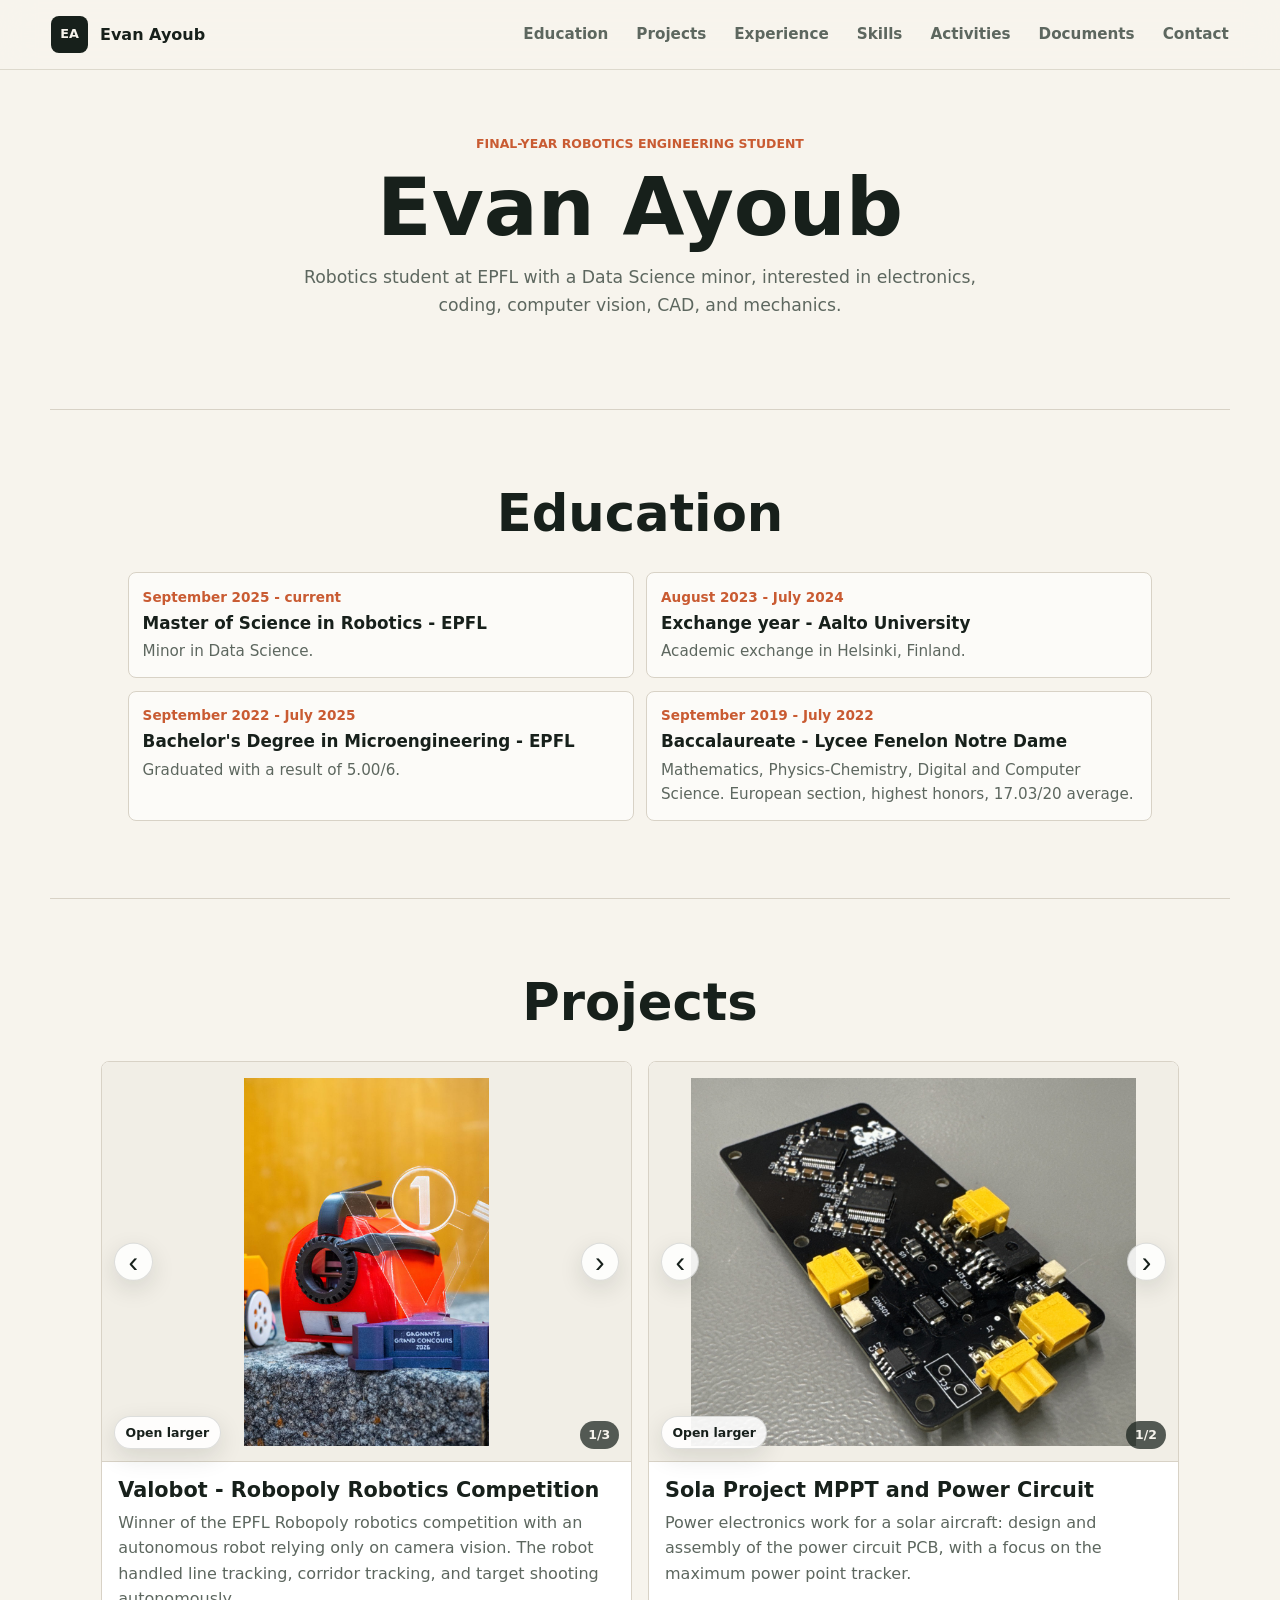
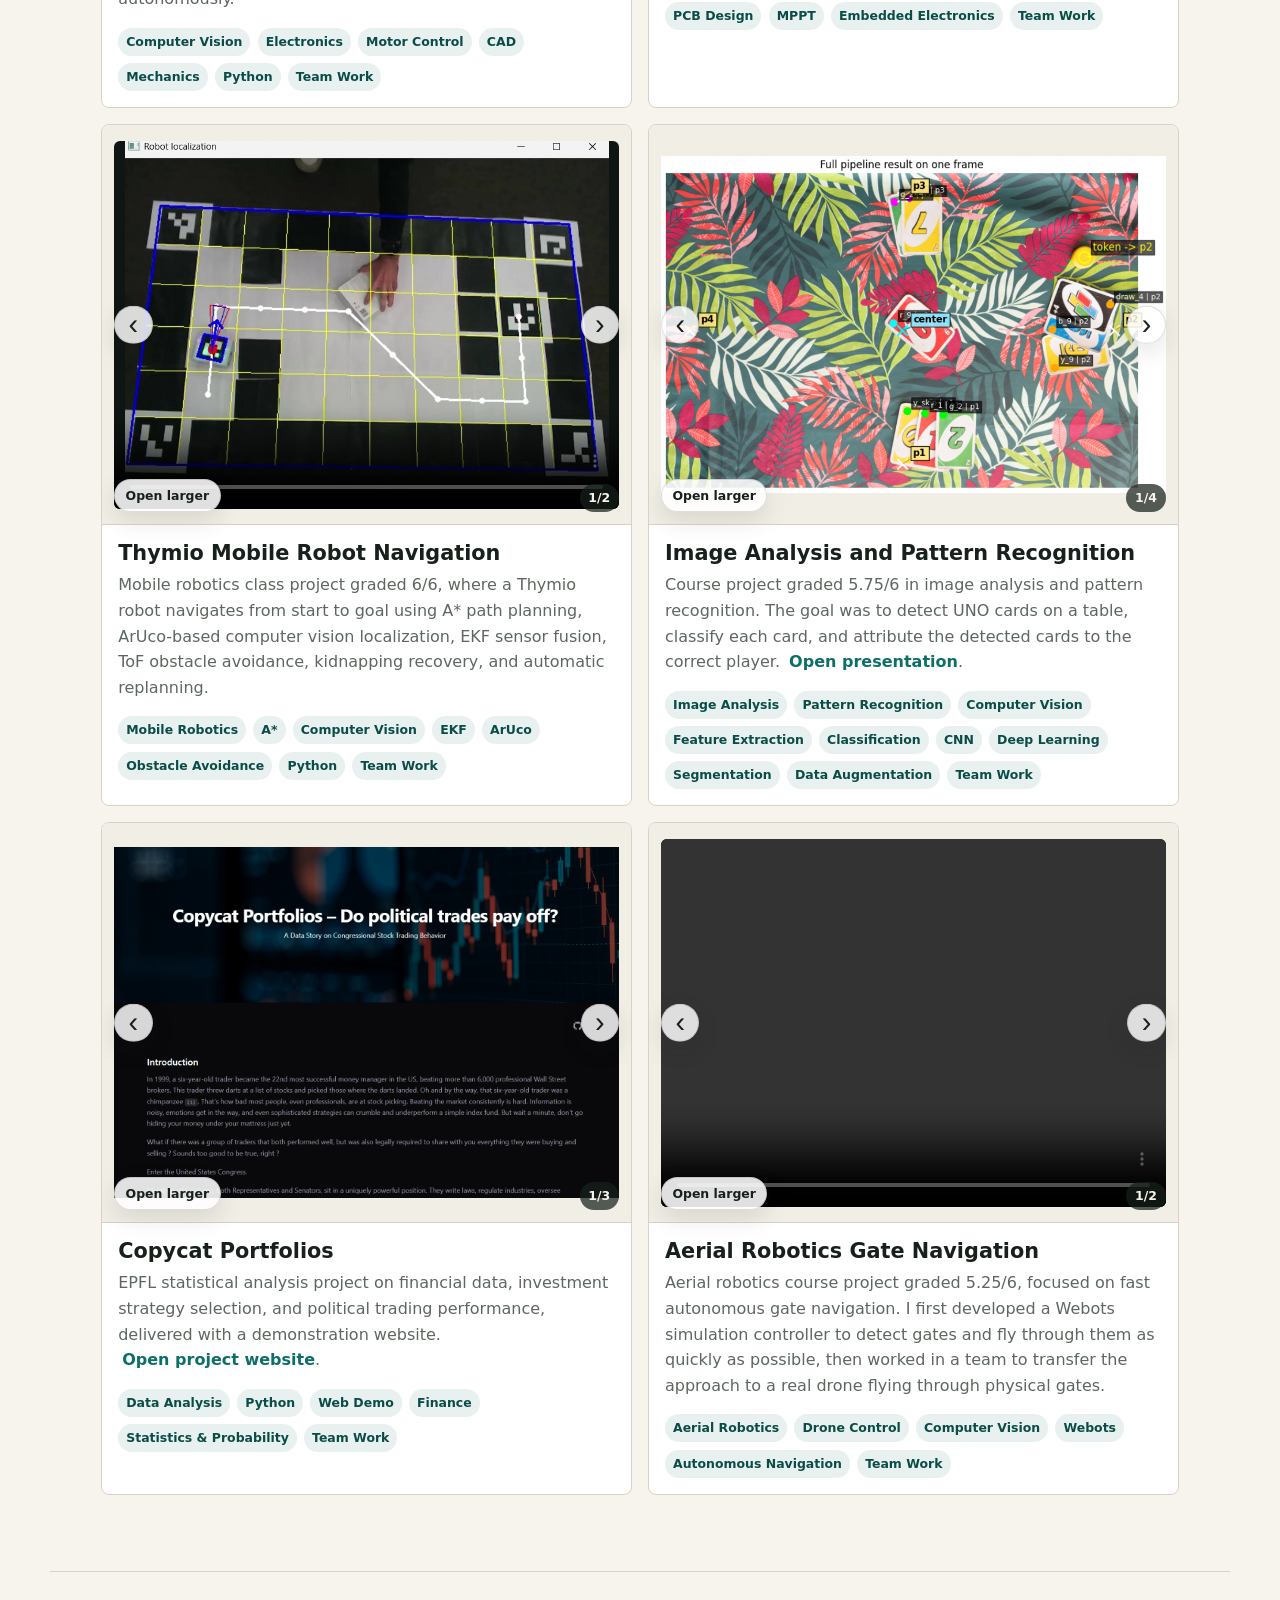
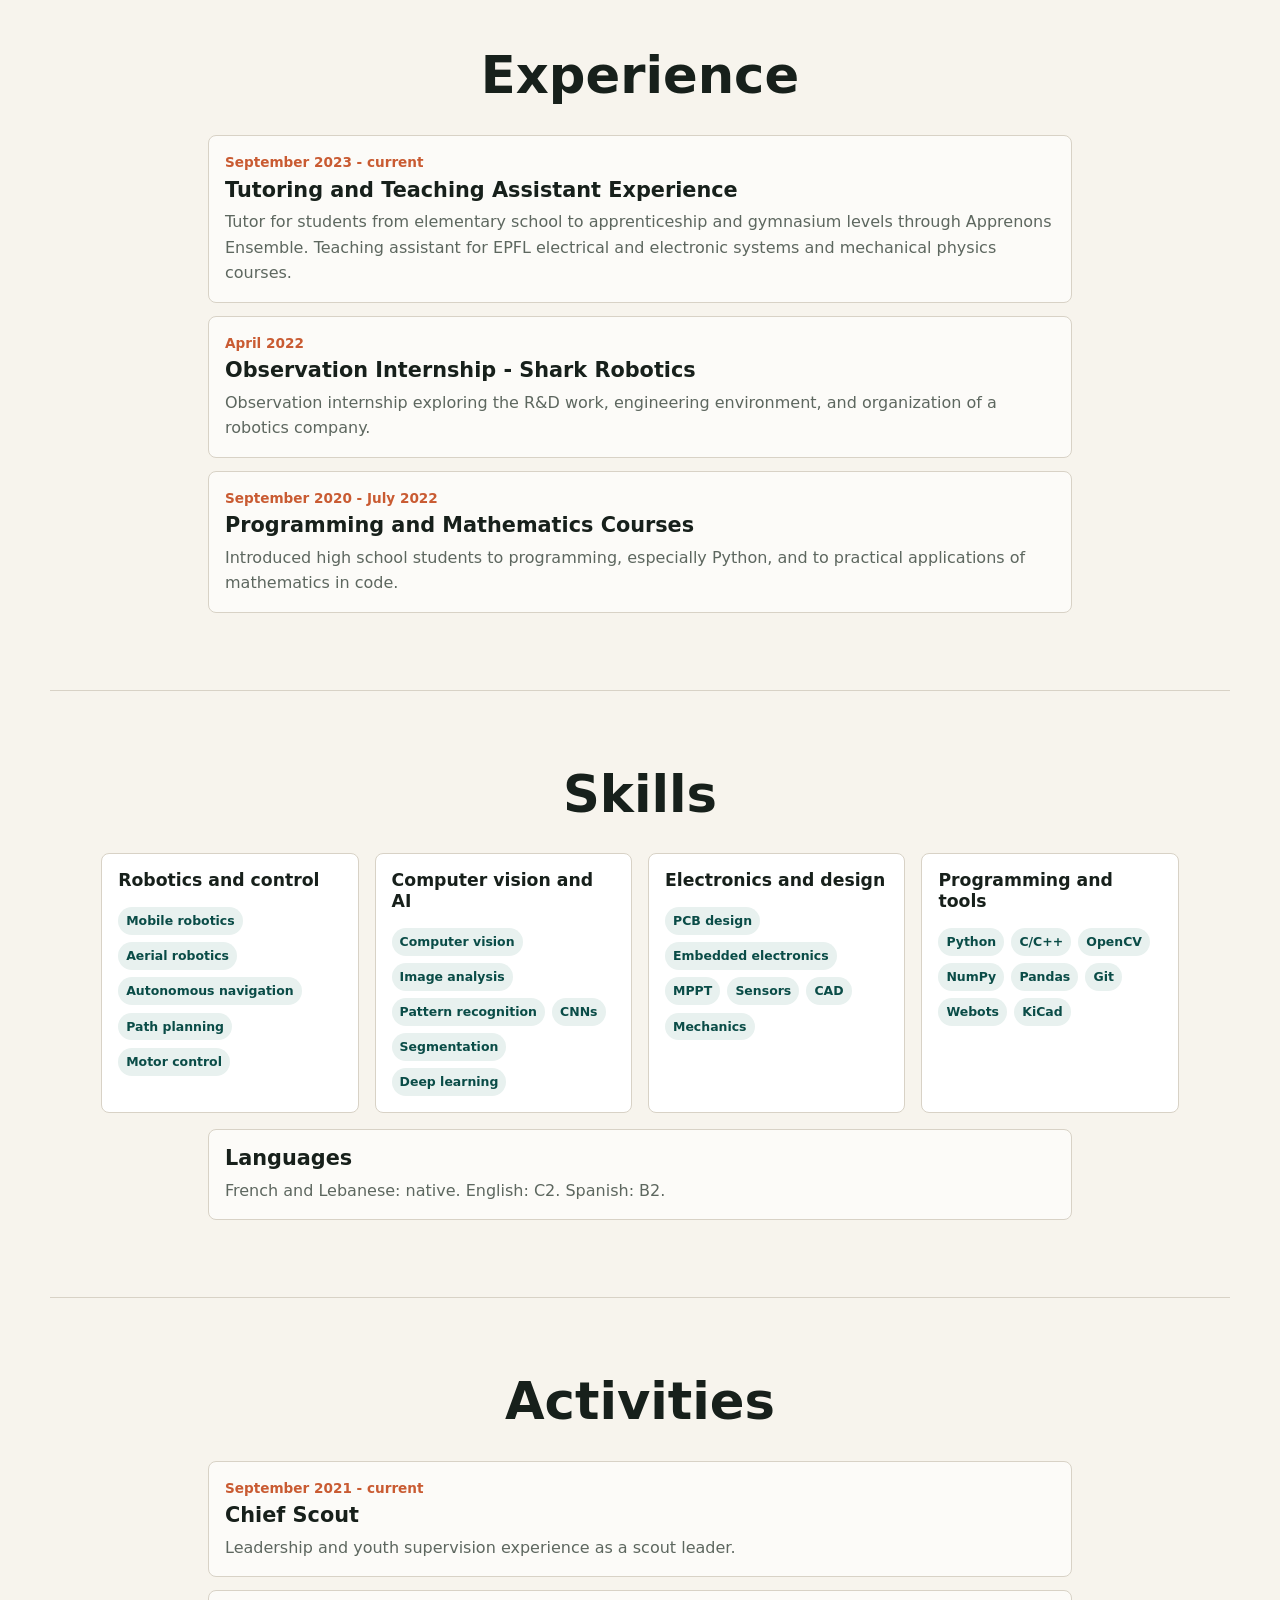
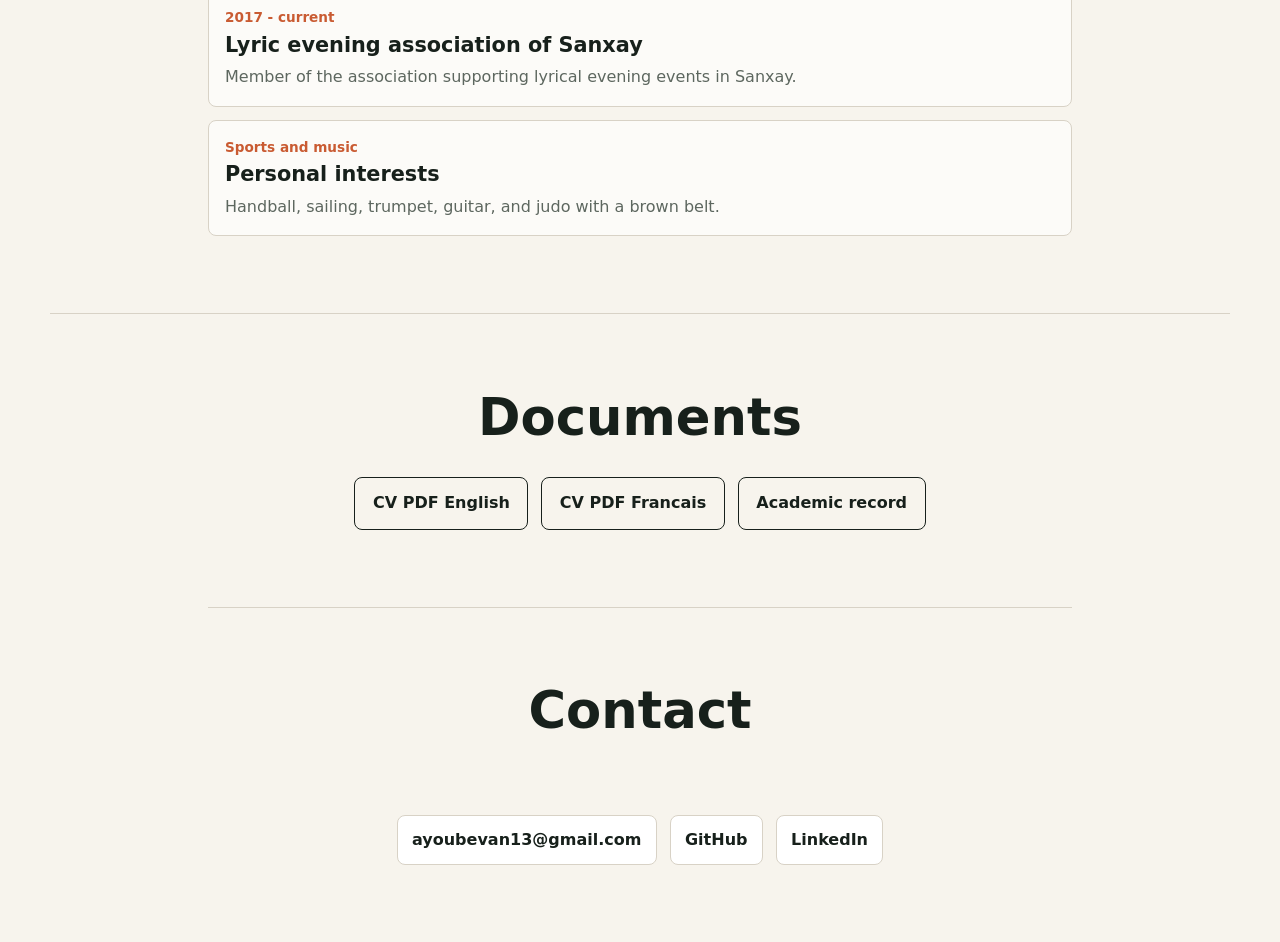
==== index.html @ cc29c6fd "fix: bust cv pdf cache" ====
<!doctype html>
<html lang="en">
  <head>
    <meta charset="utf-8" />
    <meta name="viewport" content="width=device-width, initial-scale=1" />
    <title>Evan Ayoub | Portfolio</title>
    <meta
      name="description"
      content="Portfolio website for Evan Ayoub: robotics, engineering, projects, academic results, and CV."
    />
    <link rel="stylesheet" href="styles.css" />
  </head>
  <body data-page="home">
    <header class="site-header">
      <a class="brand" href="#top" aria-label="Evan Ayoub portfolio home">
        <span class="brand-mark">EA</span>
        <span>Evan Ayoub</span>
      </a>
      <div class="header-actions">
        <nav aria-label="Main navigation">
          <a href="#education" data-i18n="cv.education.title">Education</a>
          <a href="#projects" data-i18n="nav.projects">Projects</a>
          <a href="#experience" data-i18n="cv.experience.title">Experience</a>
          <a href="#skills" data-i18n="nav.skills">Skills</a>
          <a href="#activities" data-i18n="cv.activities.title">Activities</a>
          <a href="#documents" data-i18n="nav.documents">Documents</a>
          <a href="#contact" data-i18n="nav.contact">Contact</a>
        </nav>
      </div>
    </header>

    <main id="top">
      <section class="hero">
        <div class="hero-copy">
          <p class="eyebrow" data-i18n="home.hero.eyebrow">Final-year robotics engineering student</p>
          <h1 data-i18n="home.hero.title">Evan Ayoub</h1>
          <p data-i18n="home.hero.text">
            Robotics student at EPFL with a Data Science minor, interested in electronics, coding,
            computer vision, CAD, and mechanics.
          </p>
        </div>
      </section>

      <section class="section" id="education">
        <div class="section-heading">
          <h2 data-i18n="cv.education.title">Education</h2>
        </div>
        <div class="timeline compact-education" id="educationList"></div>
      </section>

      <section class="section" id="projects">
        <div class="section-heading">
          <h2 data-i18n="cv.projects.title">Projects</h2>
        </div>
        <div class="projects-grid" id="projectsGrid" aria-live="polite"></div>
      </section>

      <section class="section" id="experience">
        <div class="section-heading">
          <h2 data-i18n="cv.experience.title">Experience</h2>
        </div>
        <div class="timeline" id="experienceList"></div>
      </section>

      <section class="section" id="skills">
        <div class="section-heading">
          <h2 data-i18n="cv.skills.title">Skills</h2>
        </div>
        <div class="skills-grid" id="skillsGrid"></div>
        <div class="timeline compact-timeline">
          <article class="timeline-item">
            <h3 data-i18n="cv.languages.title">Languages</h3>
            <p data-i18n="cv.languages.items">French and Lebanese: native. English: C2. Spanish: B2.</p>
          </article>
        </div>
      </section>

      <section class="section" id="activities">
        <div class="section-heading">
          <h2 data-i18n="cv.activities.title">Activities</h2>
        </div>
        <div class="timeline" id="activitiesList"></div>
      </section>

      <section class="section documents" id="documents">
        <div class="section-heading">
          <h2 data-i18n="nav.documents">Documents</h2>
        </div>
        <div class="document-actions">
          <a class="button secondary" href="assets/cv/CV_2026_en.pdf?v=a3ff56d" target="_blank" rel="noreferrer" data-doc="cv-en">
            CV PDF
          </a>
          <a class="button secondary" href="assets/cv/CV_2026_fr.pdf?v=bedcac5" target="_blank" rel="noreferrer" data-doc="cv-fr">
            CV PDF Francais
          </a>
          <a class="button secondary" href="assets/academic/relevenote.pdf" target="_blank" rel="noreferrer" data-i18n="home.academics.transcript">
            Academic record
          </a>
        </div>
      </section>

      <section class="section contact" id="contact">
        <div>
          <h2 data-i18n="nav.contact">Contact</h2>
        </div>
        <div>
          <div class="contact-links">
            <a href="mailto:ayoubevan13@gmail.com">ayoubevan13@gmail.com</a>
            <a href="https://github.com/aiglegivree" target="_blank" rel="noreferrer">GitHub</a>
            <a href="https://www.linkedin.com/in/evan-joseph-gerard-ayoub" target="_blank" rel="noreferrer">LinkedIn</a>
          </div>
        </div>
      </section>
    </main>

    <script src="script.js"></script>
  </body>
</html>
---- styles.css ----
:root {
  color-scheme: light;
  --bg: #f7f4ed;
  --surface: #ffffff;
  --ink: #17201b;
  --muted: #5d675f;
  --line: #d8d2c6;
  --accent: #0e6f68;
  --accent-strong: #0a4c47;
  --warm: #c95b32;
  --shadow: 0 18px 50px rgba(23, 32, 27, 0.1);
}

* {
  box-sizing: border-box;
}

html {
  scroll-behavior: smooth;
}

body {
  margin: 0;
  background: var(--bg);
  color: var(--ink);
  font-family: Inter, ui-sans-serif, system-ui, -apple-system, BlinkMacSystemFont, "Segoe UI", sans-serif;
  line-height: 1.6;
}

body.lightbox-open {
  overflow: hidden;
}

main {
  width: min(100%, 1180px);
  margin-inline: auto;
}

a {
  color: inherit;
  text-decoration: none;
}

img {
  display: block;
  max-width: 100%;
}

.site-header {
  position: sticky;
  top: 0;
  z-index: 10;
  display: flex;
  align-items: center;
  justify-content: space-between;
  gap: 1rem;
  padding: 1rem clamp(1rem, 4vw, 4rem);
  background: rgba(247, 244, 237, 0.88);
  border-bottom: 1px solid rgba(216, 210, 198, 0.8);
  backdrop-filter: blur(16px);
}

.brand,
nav,
.hero-actions,
.contact-links,
.header-actions,
.document-actions {
  display: flex;
  align-items: center;
}

.brand {
  gap: 0.75rem;
  font-weight: 800;
}

.brand-mark {
  display: grid;
  width: 2.3rem;
  height: 2.3rem;
  place-items: center;
  background: var(--ink);
  color: var(--bg);
  border-radius: 8px;
  font-size: 0.8rem;
}

nav {
  gap: clamp(0.75rem, 3vw, 1.75rem);
  color: var(--muted);
  font-size: 0.95rem;
  font-weight: 650;
}

.header-actions {
  justify-content: flex-end;
  gap: 1rem;
}

nav a:hover,
.contact-links a:hover {
  color: var(--accent);
}

.hero {
  display: block;
  min-height: auto;
  padding: clamp(2rem, 5vw, 4rem) clamp(1rem, 4vw, 4rem) clamp(2.5rem, 6vw, 4.5rem);
  text-align: center;
}

.hero-copy {
  max-width: 54rem;
  margin-inline: auto;
}

.eyebrow,
.section-label {
  margin: 0 0 0.8rem;
  color: var(--warm);
  font-size: 0.78rem;
  font-weight: 800;
  letter-spacing: 0;
  text-transform: uppercase;
}

h1,
h2,
h3,
p {
  margin-top: 0;
}

h1 {
  max-width: none;
  margin-bottom: 1rem;
  font-size: clamp(3rem, 7vw, 5rem);
  line-height: 1.02;
}

h2 {
  margin-bottom: 0.8rem;
  font-size: clamp(2rem, 4vw, 3.3rem);
  line-height: 1.05;
}

h3 {
  margin-bottom: 0.4rem;
  font-size: 1.3rem;
  line-height: 1.2;
}

.hero-copy p:not(.eyebrow),
.intro > p,
.split p {
  max-width: 43rem;
  color: var(--muted);
  font-size: 1.08rem;
}

.hero-copy p:not(.eyebrow) {
  margin-inline: auto;
}

.hero-actions {
  justify-content: center;
  flex-wrap: wrap;
  gap: 0.8rem;
  margin-top: 1.35rem;
}

.button {
  display: inline-flex;
  align-items: center;
  justify-content: center;
  min-height: 2.9rem;
  padding: 0.8rem 1.1rem;
  border: 1px solid var(--ink);
  border-radius: 8px;
  font-weight: 800;
}

.button.primary {
  background: var(--ink);
  color: var(--bg);
}

.button.secondary {
  background: transparent;
}

.button:hover {
  transform: translateY(-1px);
}

.section {
  padding: clamp(3rem, 6vw, 6rem) clamp(1rem, 4vw, 4rem);
  border-top: 1px solid var(--line);
}

.intro,
.split,
.contact {
  display: grid;
  grid-template-columns: minmax(12rem, 0.7fr) minmax(0, 1.3fr);
  gap: clamp(1.5rem, 5vw, 5rem);
}

.contact {
  max-width: 54rem;
  margin-inline: auto;
  grid-template-columns: 1fr;
  text-align: center;
}

.documents {
  text-align: center;
}

.section-heading {
  max-width: 54rem;
  margin: 0 auto 2rem;
  text-align: center;
}

.projects-grid,
.skills-grid {
  display: grid;
  gap: 1rem;
  margin-inline: auto;
}

.projects-grid {
  grid-template-columns: repeat(2, minmax(0, 1fr));
}

.projects-grid .project-card:last-child:nth-child(odd) {
  grid-column: 1 / -1;
  width: calc((100% - 1rem) / 2);
  justify-self: center;
}

.skills-grid {
  grid-template-columns: repeat(4, minmax(0, 1fr));
}

.academic-grid {
  display: grid;
  grid-template-columns: repeat(4, minmax(0, 1fr));
  gap: 1rem;
}

.project-card,
.skill-card {
  overflow: hidden;
  background: var(--surface);
  border: 1px solid var(--line);
  border-radius: 8px;
}

.skill-card {
  padding: 1rem;
}

.skill-card h3 {
  font-size: 1.08rem;
}

.project-body {
  padding: 1rem;
}

.project-body p {
  color: var(--muted);
}

.project-inline-link {
  display: inline-block;
  margin-left: 0.25rem;
  color: var(--accent);
  font-weight: 800;
}

.project-inline-link:hover {
  color: var(--accent-strong);
}

.project-carousel {
  position: relative;
  display: grid;
  min-height: clamp(18rem, 32vw, 25rem);
  place-items: center;
  padding: 0.75rem;
  background: #f1eee6;
  border-bottom: 1px solid var(--line);
}

.carousel-stage {
  display: grid;
  width: 100%;
  height: 100%;
  min-height: clamp(16rem, 30vw, 23rem);
  place-items: center;
}

.carousel-stage img,
.carousel-stage video {
  width: 100%;
  height: 100%;
  max-height: clamp(16rem, 30vw, 23rem);
  object-fit: contain;
}

.carousel-stage video {
  background: #0f1512;
  border-radius: 6px;
}

.carousel-open {
  position: absolute;
  left: 0.75rem;
  bottom: 0.75rem;
  z-index: 2;
  min-height: 2rem;
  padding: 0.35rem 0.65rem;
  border: 1px solid rgba(23, 32, 27, 0.14);
  border-radius: 999px;
  background: rgba(255, 255, 255, 0.88);
  color: var(--ink);
  box-shadow: 0 8px 24px rgba(23, 32, 27, 0.12);
  cursor: zoom-in;
  font: inherit;
  font-size: 0.78rem;
  font-weight: 800;
}

.carousel-nav {
  position: absolute;
  top: 50%;
  z-index: 2;
  display: grid;
  width: 2.4rem;
  height: 2.4rem;
  place-items: center;
  overflow: hidden;
  border: 1px solid rgba(23, 32, 27, 0.14);
  border-radius: 999px;
  background: rgba(255, 255, 255, 0.84);
  color: var(--ink);
  box-shadow: 0 8px 24px rgba(23, 32, 27, 0.12);
  cursor: pointer;
  font-size: 1.8rem;
  line-height: 1;
  transform: translateY(-50%);
}

.carousel-nav.previous {
  left: 0.75rem;
}

.carousel-nav.next {
  right: 0.75rem;
}

.carousel-count {
  position: absolute;
  right: 0.75rem;
  bottom: 0.75rem;
  padding: 0.25rem 0.55rem;
  background: rgba(23, 32, 27, 0.72);
  color: var(--bg);
  border-radius: 999px;
  font-size: 0.78rem;
  font-weight: 800;
}

.carousel-open:focus-visible,
.carousel-nav:focus-visible {
  outline: 2px solid var(--warm);
  outline-offset: 2px;
}

.tags {
  display: flex;
  flex-wrap: wrap;
  gap: 0.45rem;
  margin-top: 1rem;
}

.tag {
  padding: 0.25rem 0.5rem;
  background: #e8f1ef;
  color: var(--accent-strong);
  border-radius: 999px;
  font-size: 0.78rem;
  font-weight: 750;
}

.timeline {
  display: grid;
  gap: 0.8rem;
  max-width: 54rem;
  margin-inline: auto;
  text-align: left;
}

.compact-education {
  max-width: 64rem;
  grid-template-columns: repeat(2, minmax(0, 1fr));
}

.compact-education .timeline-item {
  padding: 0.85rem;
}

.compact-education .timeline-item h3 {
  font-size: 1.05rem;
}

.compact-education .timeline-item p {
  font-size: 0.95rem;
}

.image-lightbox {
  position: fixed;
  inset: 0;
  z-index: 100;
  display: grid;
  place-items: center;
  padding: clamp(1rem, 4vw, 3rem);
  background: rgba(23, 32, 27, 0.88);
}

.image-lightbox[hidden] {
  display: none;
}

.image-lightbox figure {
  display: grid;
  place-items: center;
  margin: 0;
  text-align: center;
}

.lightbox-media {
  display: grid;
  place-items: center;
}

.image-lightbox img,
.image-lightbox video {
  max-width: min(92vw, 78rem);
  max-height: 82vh;
  object-fit: contain;
  border-radius: 8px;
  box-shadow: 0 24px 70px rgba(0, 0, 0, 0.36);
}

.image-lightbox video {
  width: min(92vw, 78rem);
  background: #0f1512;
}

.image-lightbox figcaption {
  margin-top: 0.75rem;
  color: var(--bg);
  font-weight: 750;
}

.lightbox-close,
.lightbox-nav {
  display: grid;
  place-items: center;
  border: 1px solid rgba(247, 244, 237, 0.35);
  background: rgba(247, 244, 237, 0.12);
  color: var(--bg);
  cursor: pointer;
}

.lightbox-close {
  position: absolute;
  top: 1rem;
  right: 1rem;
  width: 2.6rem;
  height: 2.6rem;
  border-radius: 999px;
  font-size: 1.7rem;
}

.lightbox-nav {
  position: absolute;
  top: 50%;
  transform: translateY(-50%);
  width: clamp(2.4rem, 5vw, 3.4rem);
  height: clamp(2.4rem, 5vw, 3.4rem);
  border-radius: 999px;
  font-size: clamp(1.7rem, 4vw, 2.8rem);
}

.lightbox-nav.previous {
  left: clamp(0.75rem, 3vw, 2rem);
}

.lightbox-nav.next {
  right: clamp(0.75rem, 3vw, 2rem);
}

.timeline-item {
  padding: 1rem;
  background: rgba(255, 255, 255, 0.64);
  border: 1px solid var(--line);
  border-radius: 8px;
}

.timeline-item time {
  display: block;
  margin-bottom: 0.25rem;
  color: var(--warm);
  font-size: 0.85rem;
  font-weight: 800;
}

.timeline-item p {
  margin-bottom: 0;
  color: var(--muted);
}

.contact-links {
  justify-content: center;
  flex-wrap: wrap;
  gap: 0.8rem;
}

.document-actions {
  justify-content: center;
  flex-wrap: wrap;
  gap: 0.8rem;
  margin-top: 1.4rem;
}

.compact-timeline {
  margin-top: 1rem;
}

.contact-links a {
  padding: 0.7rem 0.9rem;
  background: var(--surface);
  border: 1px solid var(--line);
  border-radius: 8px;
  font-weight: 800;
}

.cv-page {
  border-top: 0;
}

.cv-header {
  max-width: 62rem;
  margin-bottom: 2rem;
}

.cv-header h1 {
  max-width: none;
}

.cv-header p {
  max-width: 44rem;
  color: var(--muted);
  font-size: 1.08rem;
}

.cv-layout {
  display: grid;
  grid-template-columns: minmax(14rem, 0.45fr) minmax(0, 1fr);
  gap: 1rem;
}

.cv-sidebar,
.cv-main {
  display: grid;
  align-content: start;
  gap: 1rem;
}

.cv-sidebar section,
.cv-main section {
  padding: 1rem;
  background: rgba(255, 255, 255, 0.72);
  border: 1px solid var(--line);
  border-radius: 8px;
}

.cv-sidebar h2,
.cv-main h2 {
  font-size: 1.35rem;
}

@media (max-width: 920px) {
  .intro,
  .split,
  .contact {
    grid-template-columns: 1fr;
  }

  h1 {
    max-width: none;
  }

  .projects-grid,
  .skills-grid {
    grid-template-columns: repeat(2, minmax(0, 1fr));
  }

  .academic-grid {
    grid-template-columns: repeat(2, minmax(0, 1fr));
  }

  .compact-education {
    grid-template-columns: 1fr;
  }

  .cv-layout {
    grid-template-columns: 1fr;
  }
}

@media (max-width: 640px) {
  .site-header {
    align-items: flex-start;
    flex-direction: column;
  }

  .header-actions {
    width: 100%;
    align-items: stretch;
    flex-direction: column;
  }

  nav {
    width: 100%;
    flex-wrap: wrap;
    justify-content: flex-start;
  }

  h1 {
    font-size: 3rem;
  }

  .projects-grid,
  .skills-grid,
  .academic-grid {
    grid-template-columns: 1fr;
  }

  .projects-grid .project-card:last-child:nth-child(odd) {
    grid-column: auto;
    width: 100%;
  }

  .project-carousel {
    min-height: 16rem;
  }

  .carousel-stage {
    min-height: 14.5rem;
  }

  .carousel-stage img,
  .carousel-stage video {
    max-height: 14.5rem;
  }

  .image-lightbox {
    padding-inline: 0.75rem;
  }

  .lightbox-nav.previous {
    left: 0.75rem;
  }

  .lightbox-nav.next {
    right: 0.75rem;
  }
}
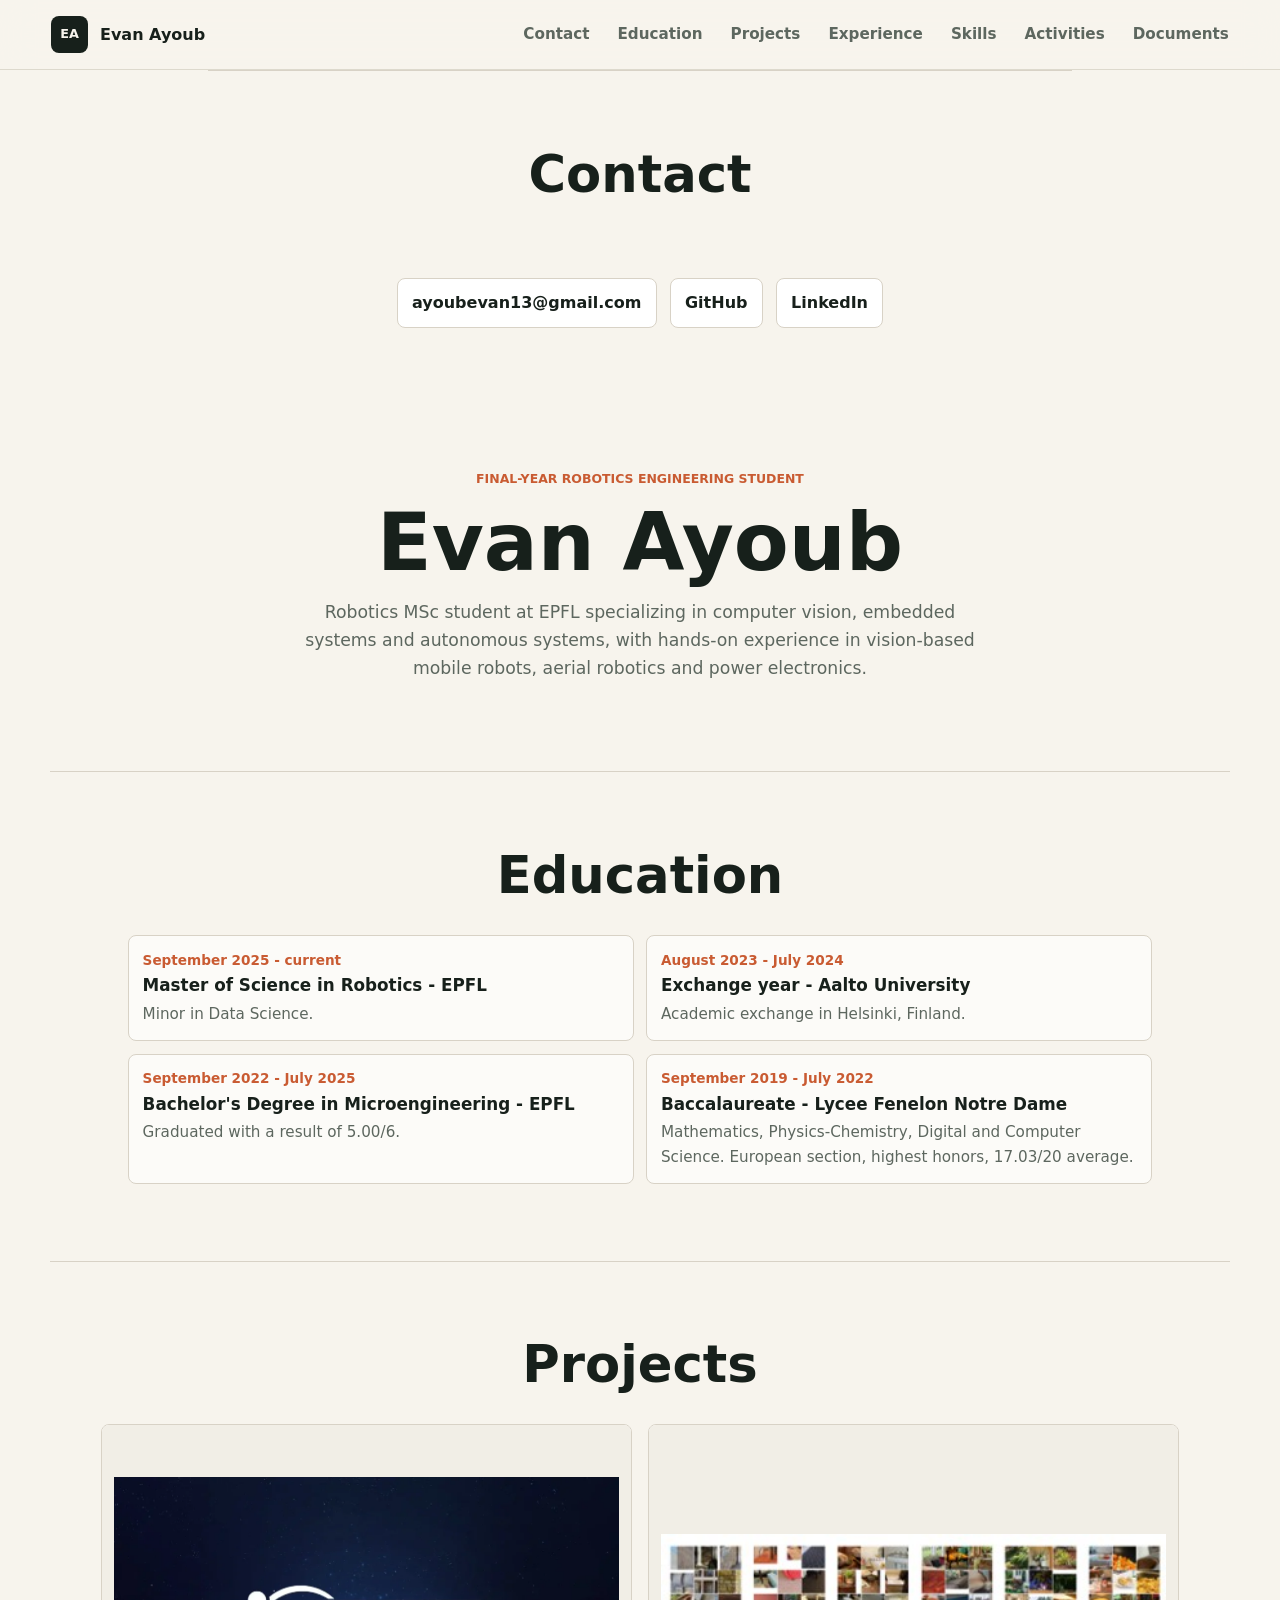
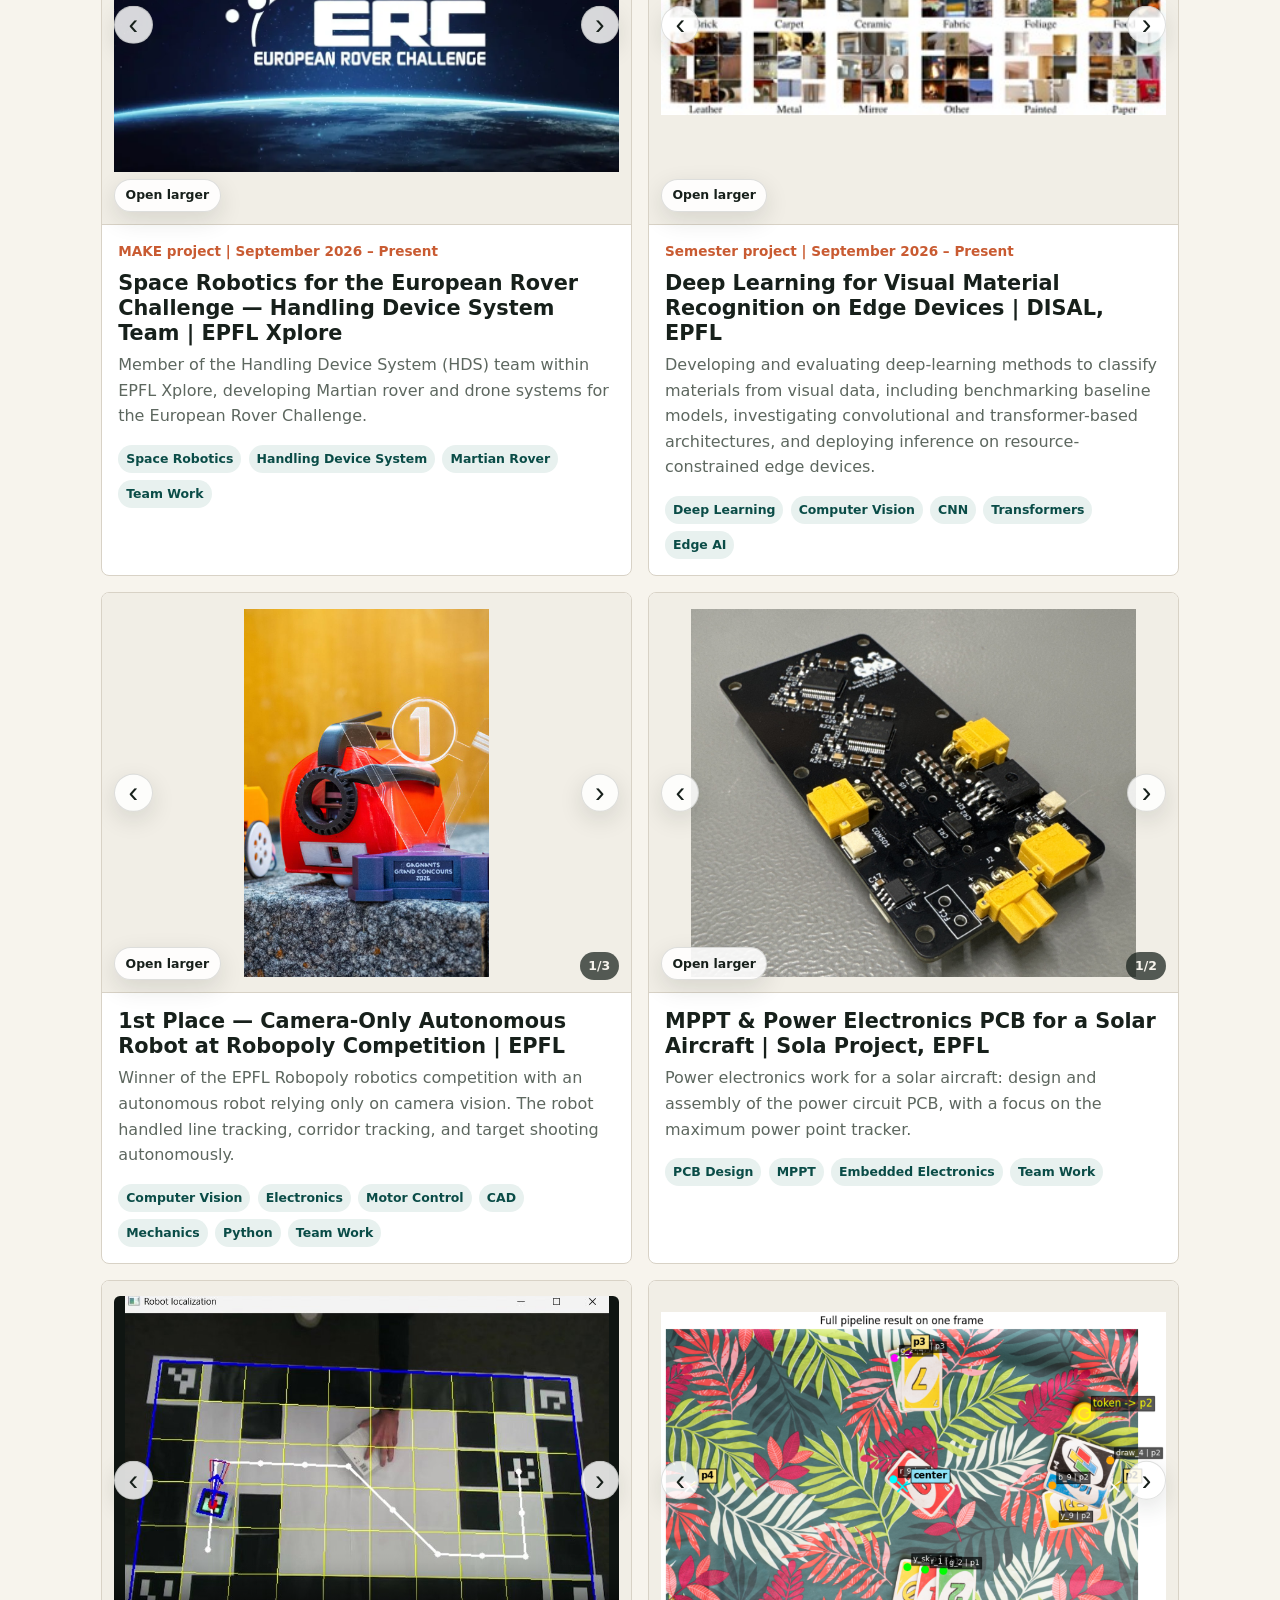
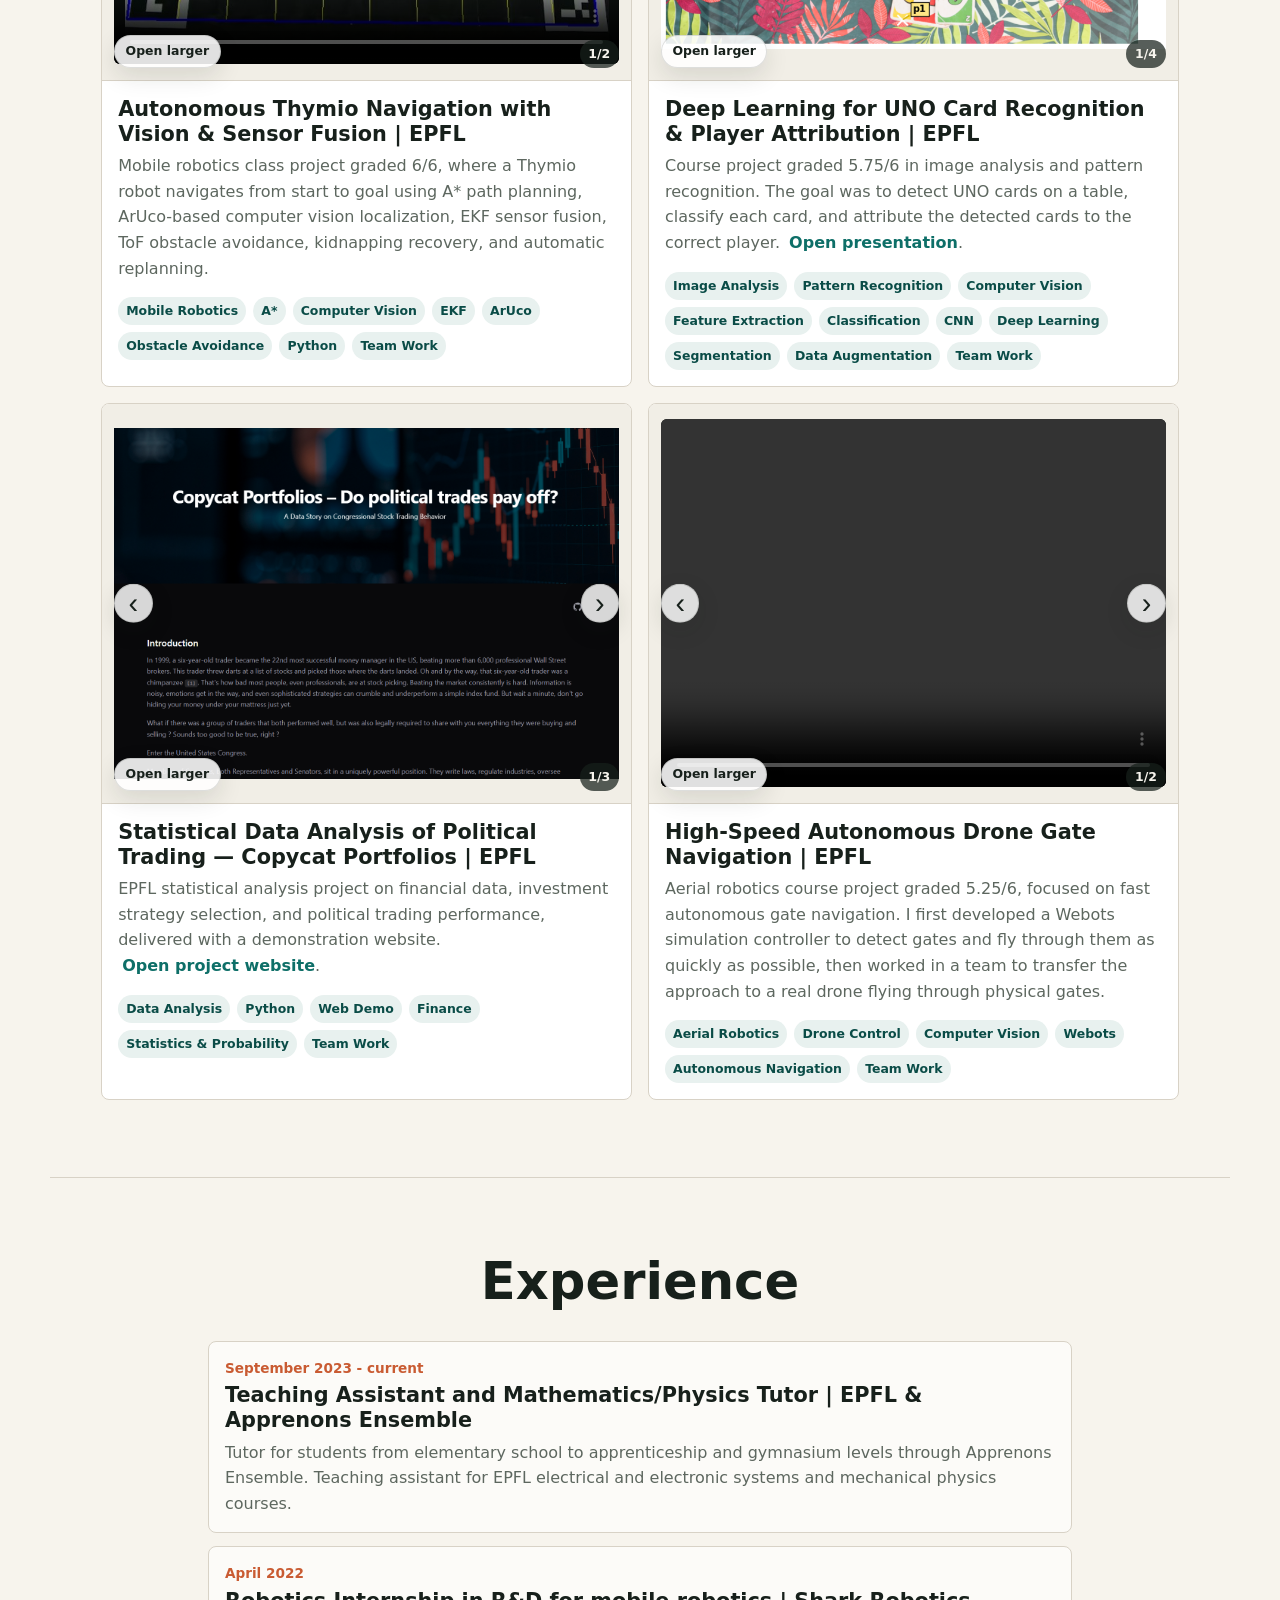
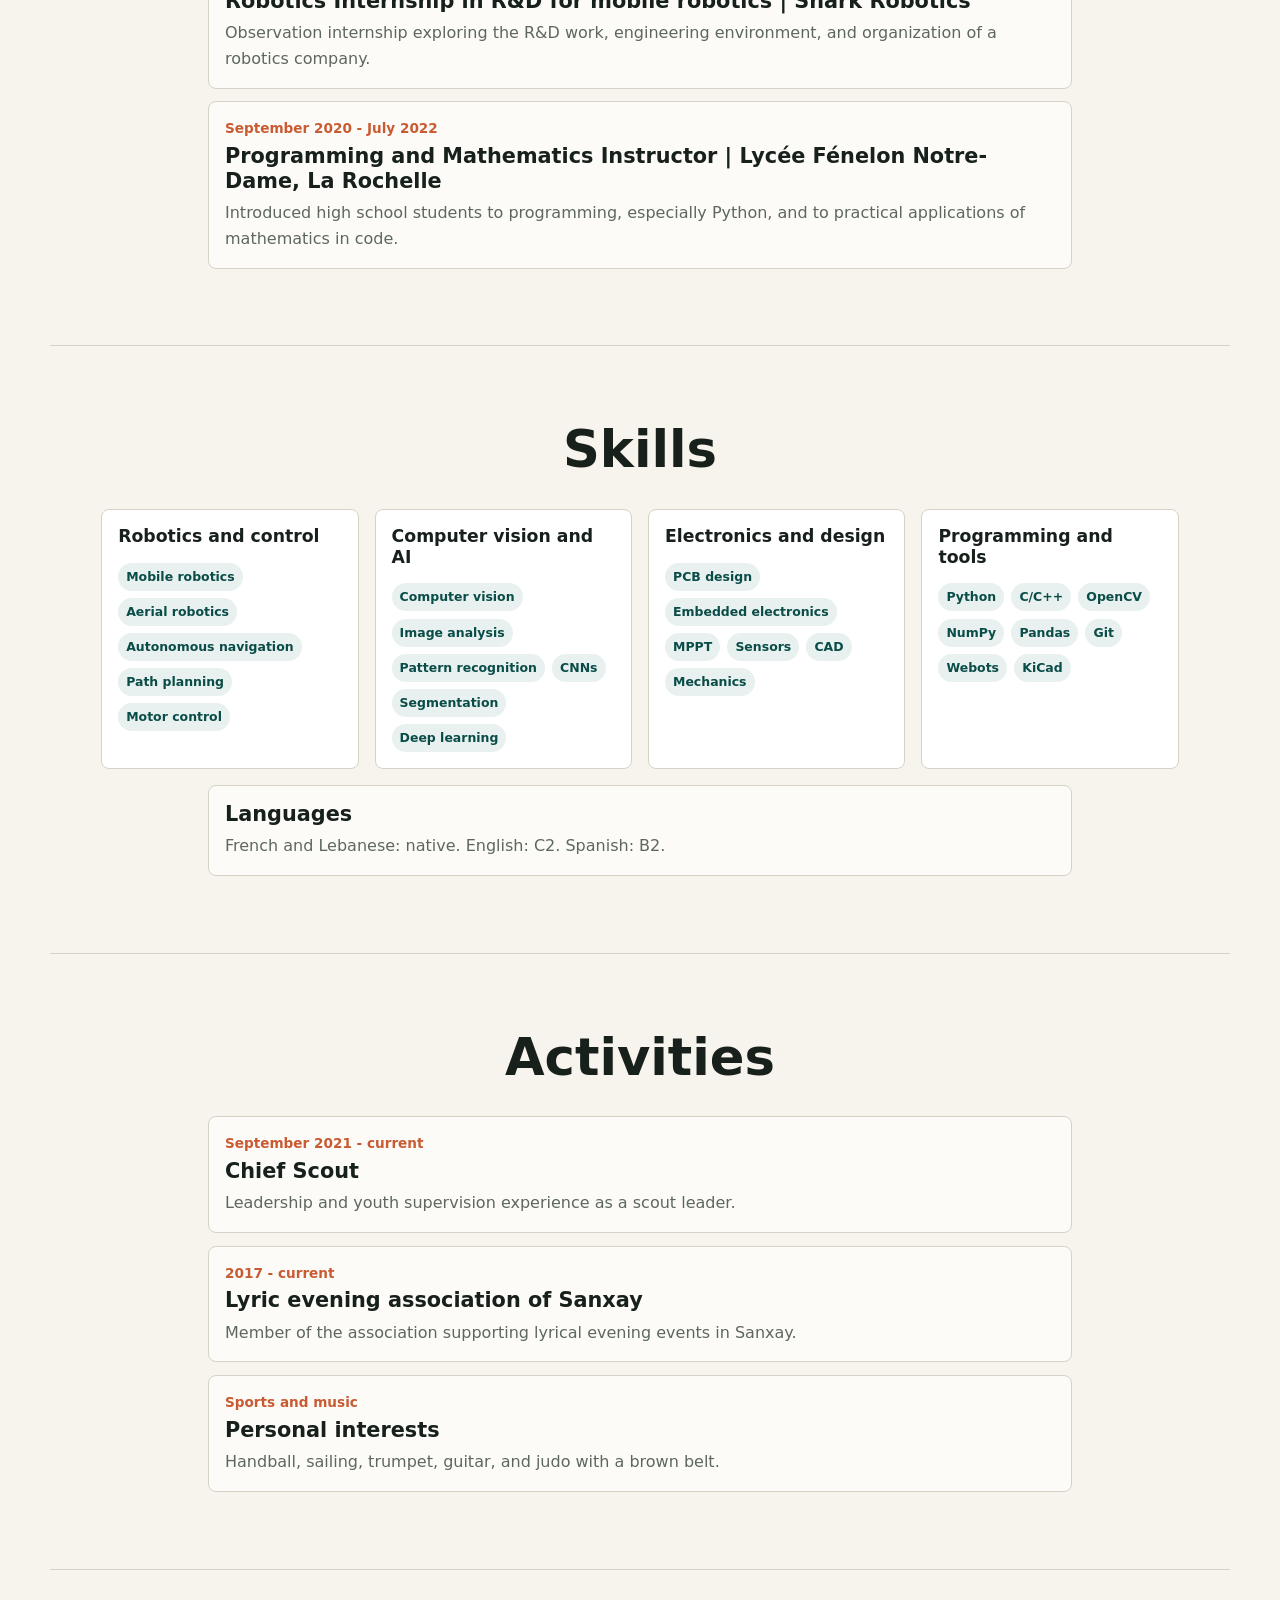
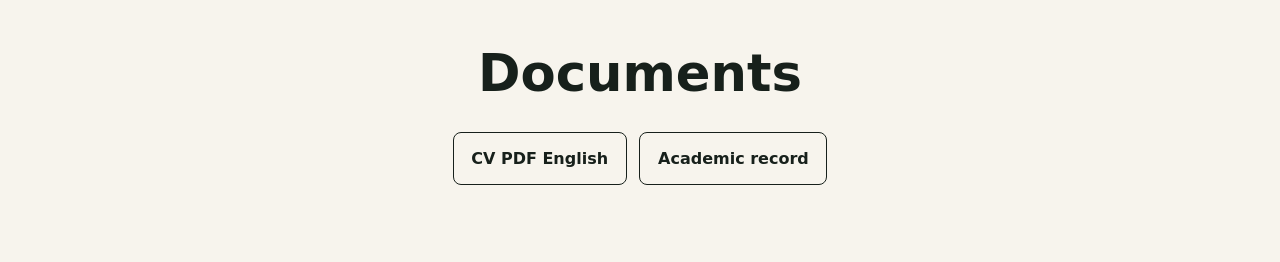
==== commit 930d53db: "Update portfolio intro, contact order, CV titles and assets" ====
--- a/index.html
+++ b/index.html
@@ -18,25 +18,38 @@
       </a>
       <div class="header-actions">
         <nav aria-label="Main navigation">
+          <a href="#contact" data-i18n="nav.contact">Contact</a>
           <a href="#education" data-i18n="cv.education.title">Education</a>
           <a href="#projects" data-i18n="nav.projects">Projects</a>
           <a href="#experience" data-i18n="cv.experience.title">Experience</a>
           <a href="#skills" data-i18n="nav.skills">Skills</a>
           <a href="#activities" data-i18n="cv.activities.title">Activities</a>
           <a href="#documents" data-i18n="nav.documents">Documents</a>
-          <a href="#contact" data-i18n="nav.contact">Contact</a>
         </nav>
       </div>
     </header>
 
     <main id="top">
+      <section class="section contact" id="contact">
+        <div>
+          <h2 data-i18n="nav.contact">Contact</h2>
+        </div>
+        <div>
+          <div class="contact-links">
+            <a href="mailto:ayoubevan13@gmail.com">ayoubevan13@gmail.com</a>
+            <a href="https://github.com/aiglegivree" target="_blank" rel="noreferrer">GitHub</a>
+            <a href="https://www.linkedin.com/in/evan-joseph-gerard-ayoub" target="_blank" rel="noreferrer">LinkedIn</a>
+          </div>
+        </div>
+      </section>
+
       <section class="hero">
         <div class="hero-copy">
           <p class="eyebrow" data-i18n="home.hero.eyebrow">Final-year robotics engineering student</p>
           <h1 data-i18n="home.hero.title">Evan Ayoub</h1>
           <p data-i18n="home.hero.text">
-            Robotics student at EPFL with a Data Science minor, interested in electronics, coding,
-            computer vision, CAD, and mechanics.
+            Robotics MSc student at EPFL specializing in computer vision, embedded systems and autonomous systems,
+            with hands-on experience in vision-based mobile robots, aerial robotics and power electronics.
           </p>
         </div>
       </section>
@@ -90,27 +103,12 @@
           <a class="button secondary" href="assets/cv/CV_2026_en.pdf?v=a3ff56d" target="_blank" rel="noreferrer" data-doc="cv-en">
             CV PDF
           </a>
-          <a class="button secondary" href="assets/cv/CV_2026_fr.pdf?v=bedcac5" target="_blank" rel="noreferrer" data-doc="cv-fr">
-            CV PDF Francais
-          </a>
           <a class="button secondary" href="assets/academic/relevenote.pdf" target="_blank" rel="noreferrer" data-i18n="home.academics.transcript">
             Academic record
           </a>
         </div>
       </section>
 
-      <section class="section contact" id="contact">
-        <div>
-          <h2 data-i18n="nav.contact">Contact</h2>
-        </div>
-        <div>
-          <div class="contact-links">
-            <a href="mailto:ayoubevan13@gmail.com">ayoubevan13@gmail.com</a>
-            <a href="https://github.com/aiglegivree" target="_blank" rel="noreferrer">GitHub</a>
-            <a href="https://www.linkedin.com/in/evan-joseph-gerard-ayoub" target="_blank" rel="noreferrer">LinkedIn</a>
-          </div>
-        </div>
-      </section>
     </main>
 
     <script src="script.js"></script>
--- a/styles.css
+++ b/styles.css
@@ -273,6 +273,18 @@
 
 .project-body p {
   color: var(--muted);
+}
+
+.project-body .project-meta {
+  margin-bottom: 0.5rem;
+  color: var(--warm);
+  font-size: 0.85rem;
+  font-weight: 800;
+}
+
+.project-placeholder {
+  color: var(--muted);
+  font-size: 0.9rem;
 }
 
 .project-inline-link {
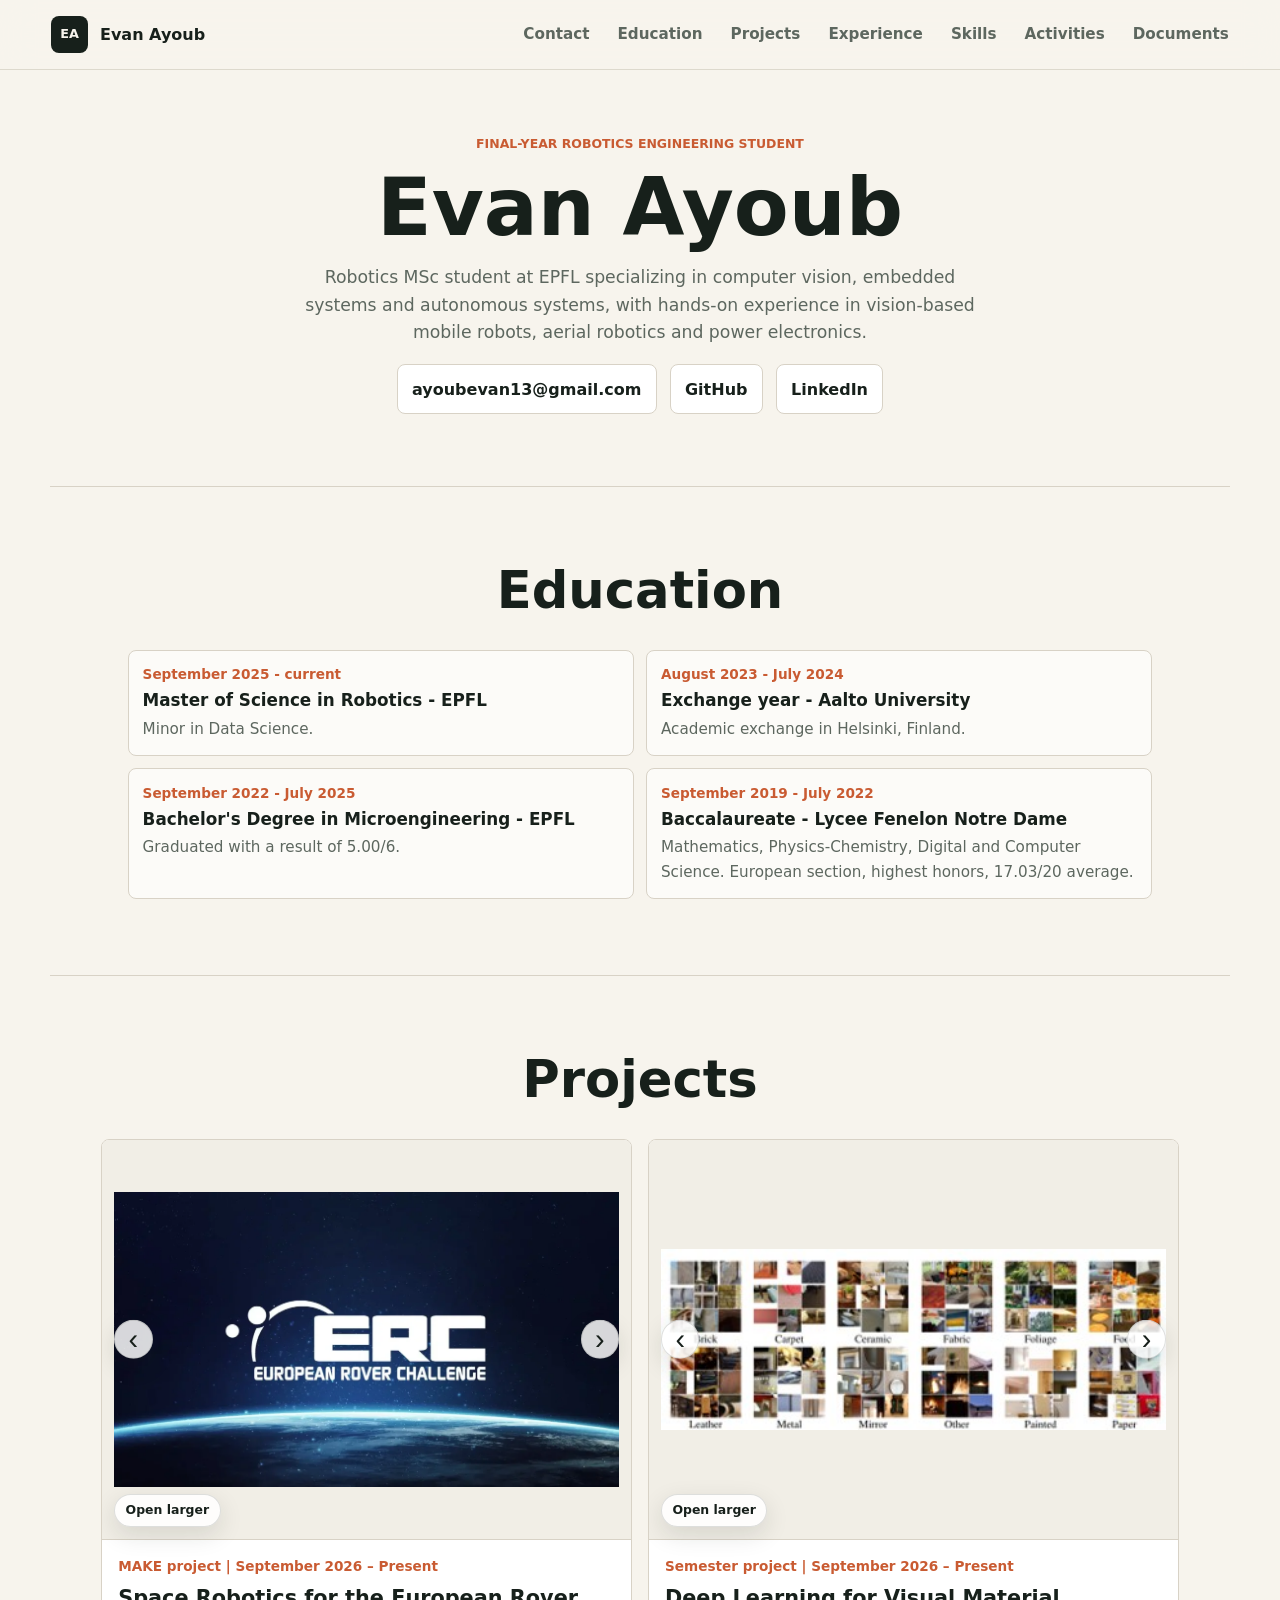
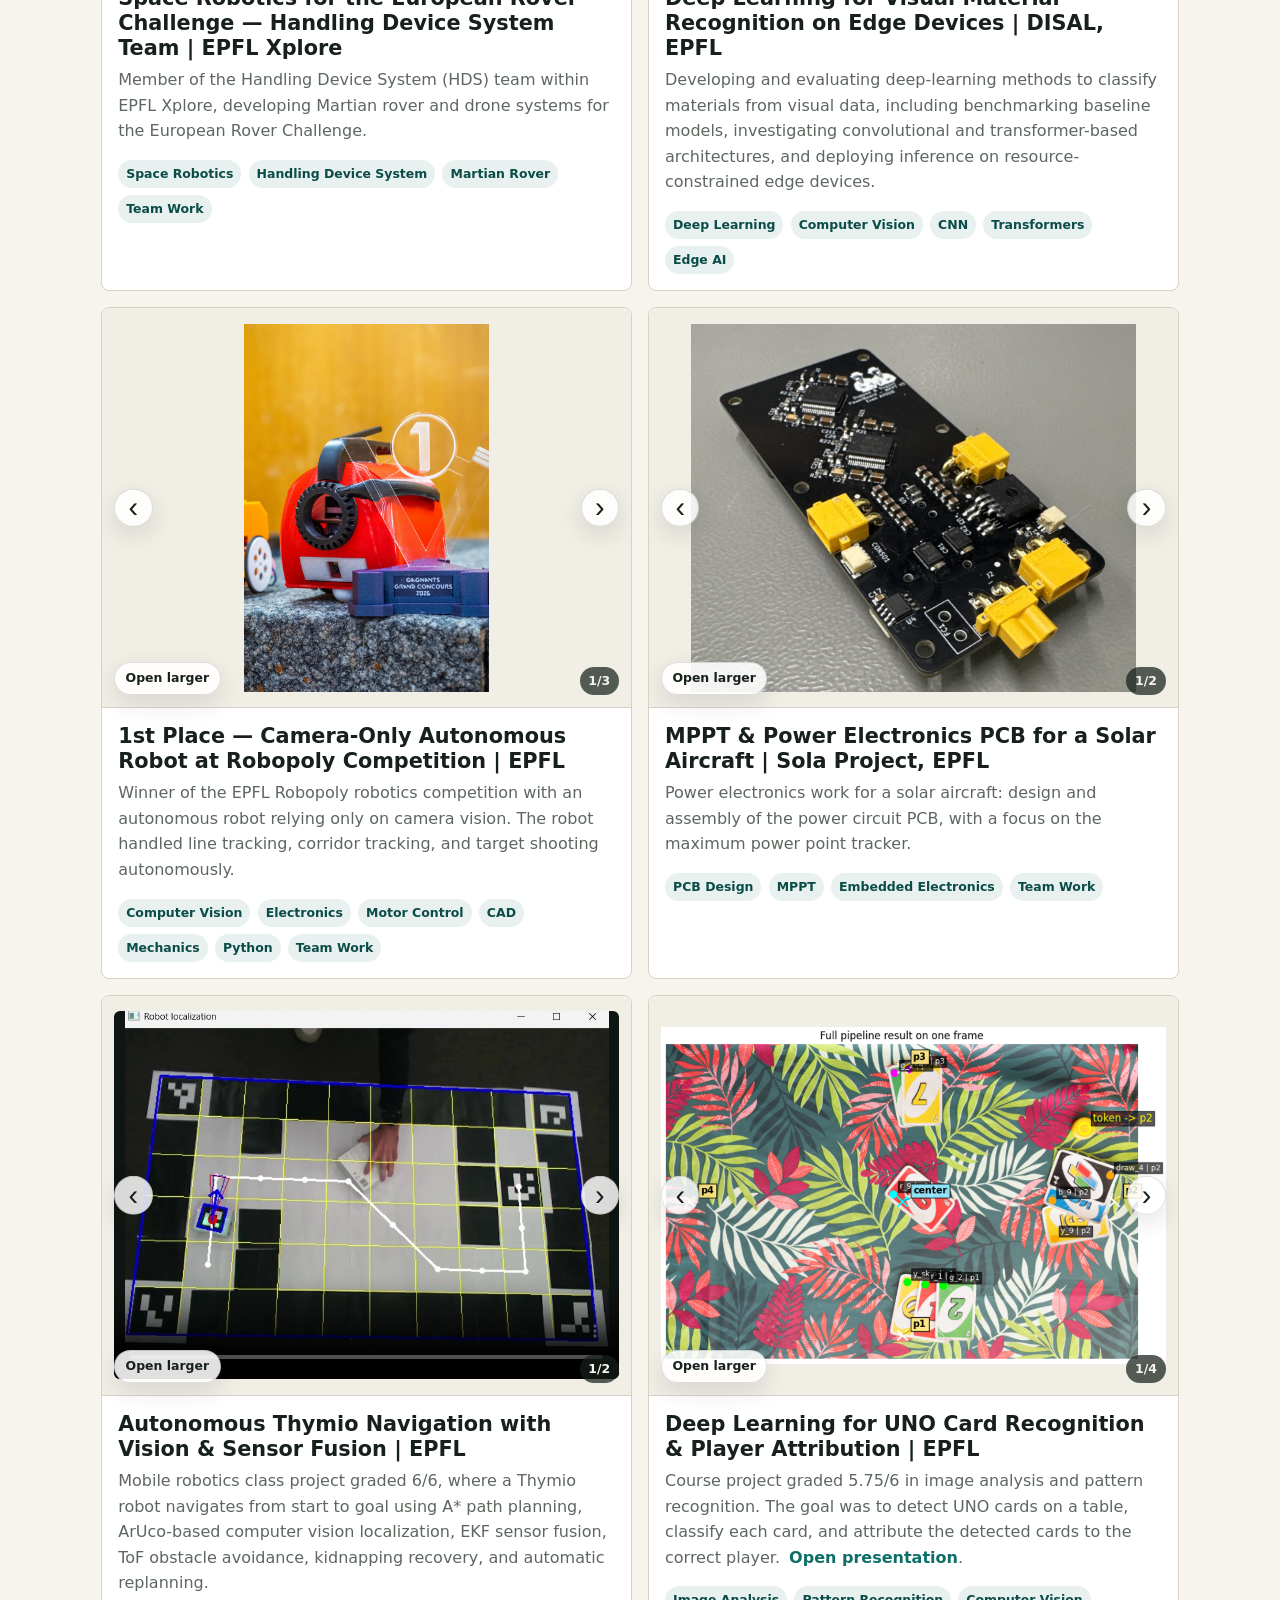
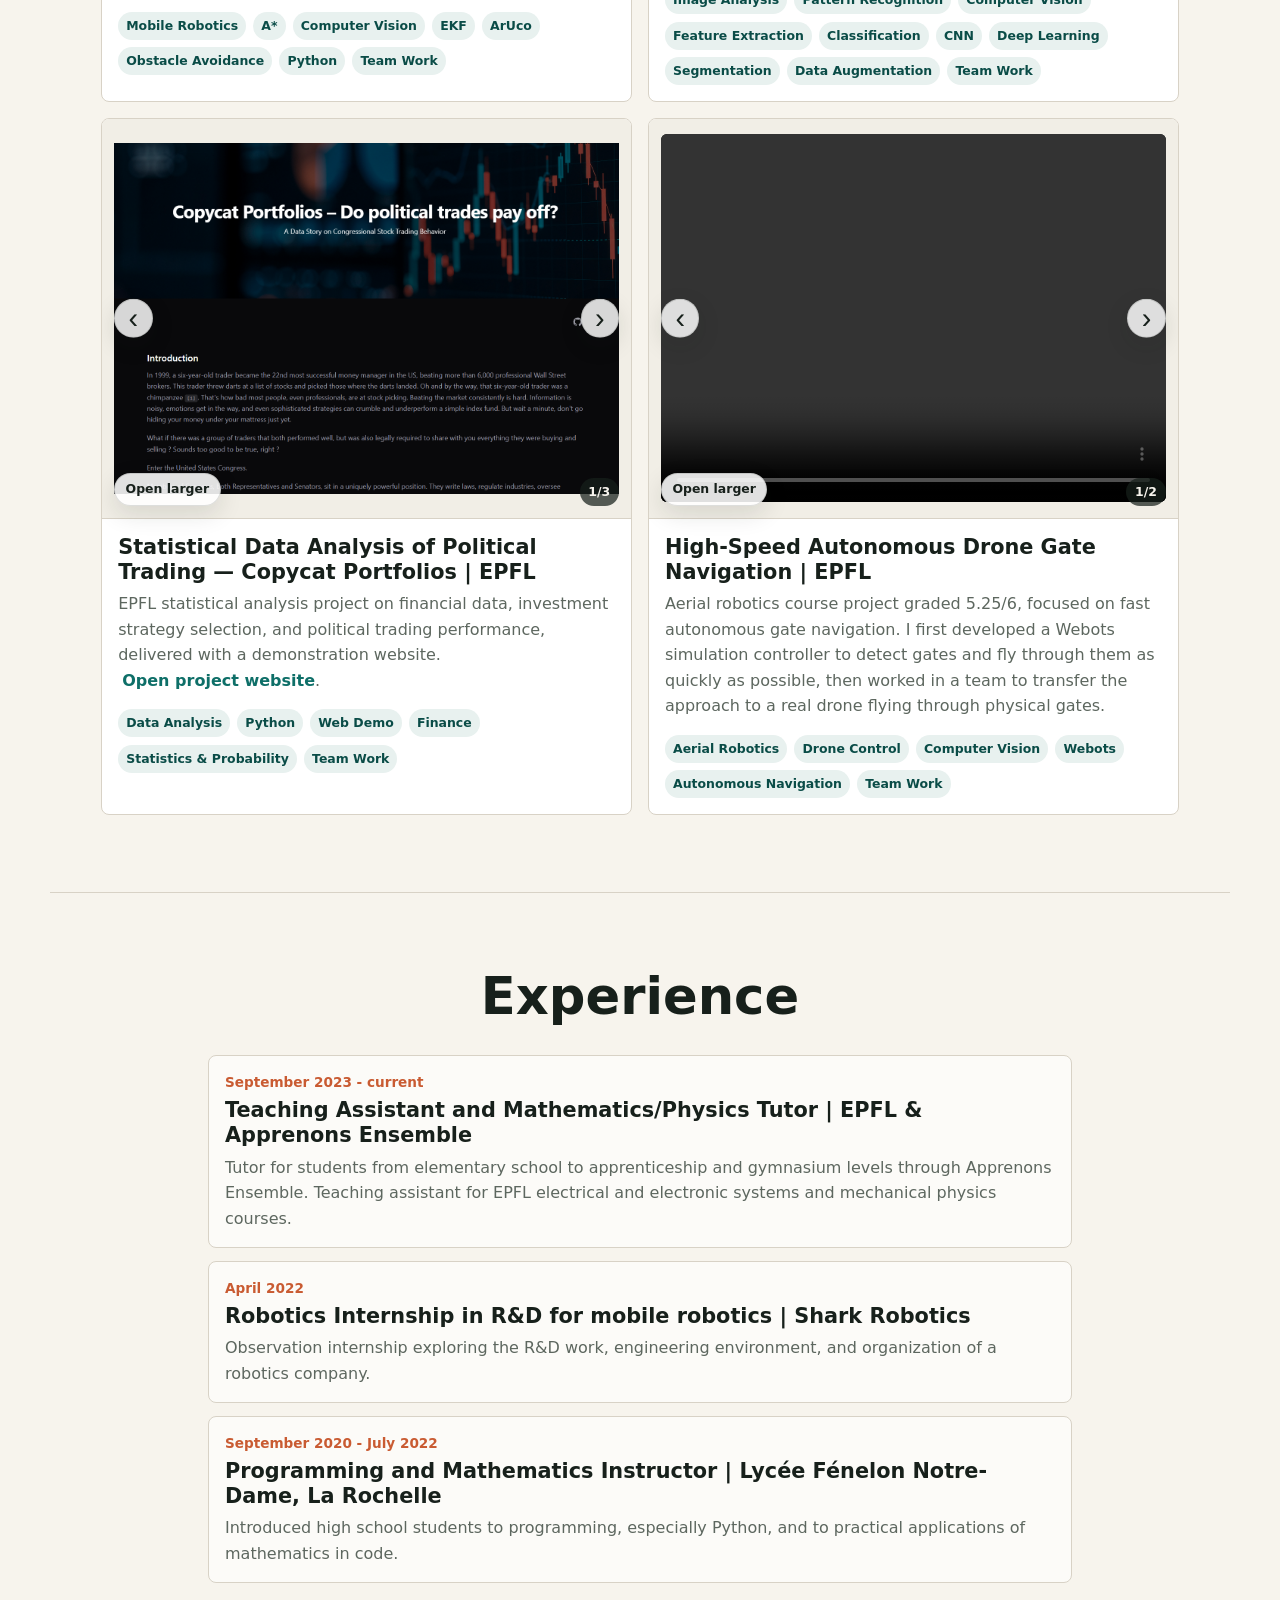
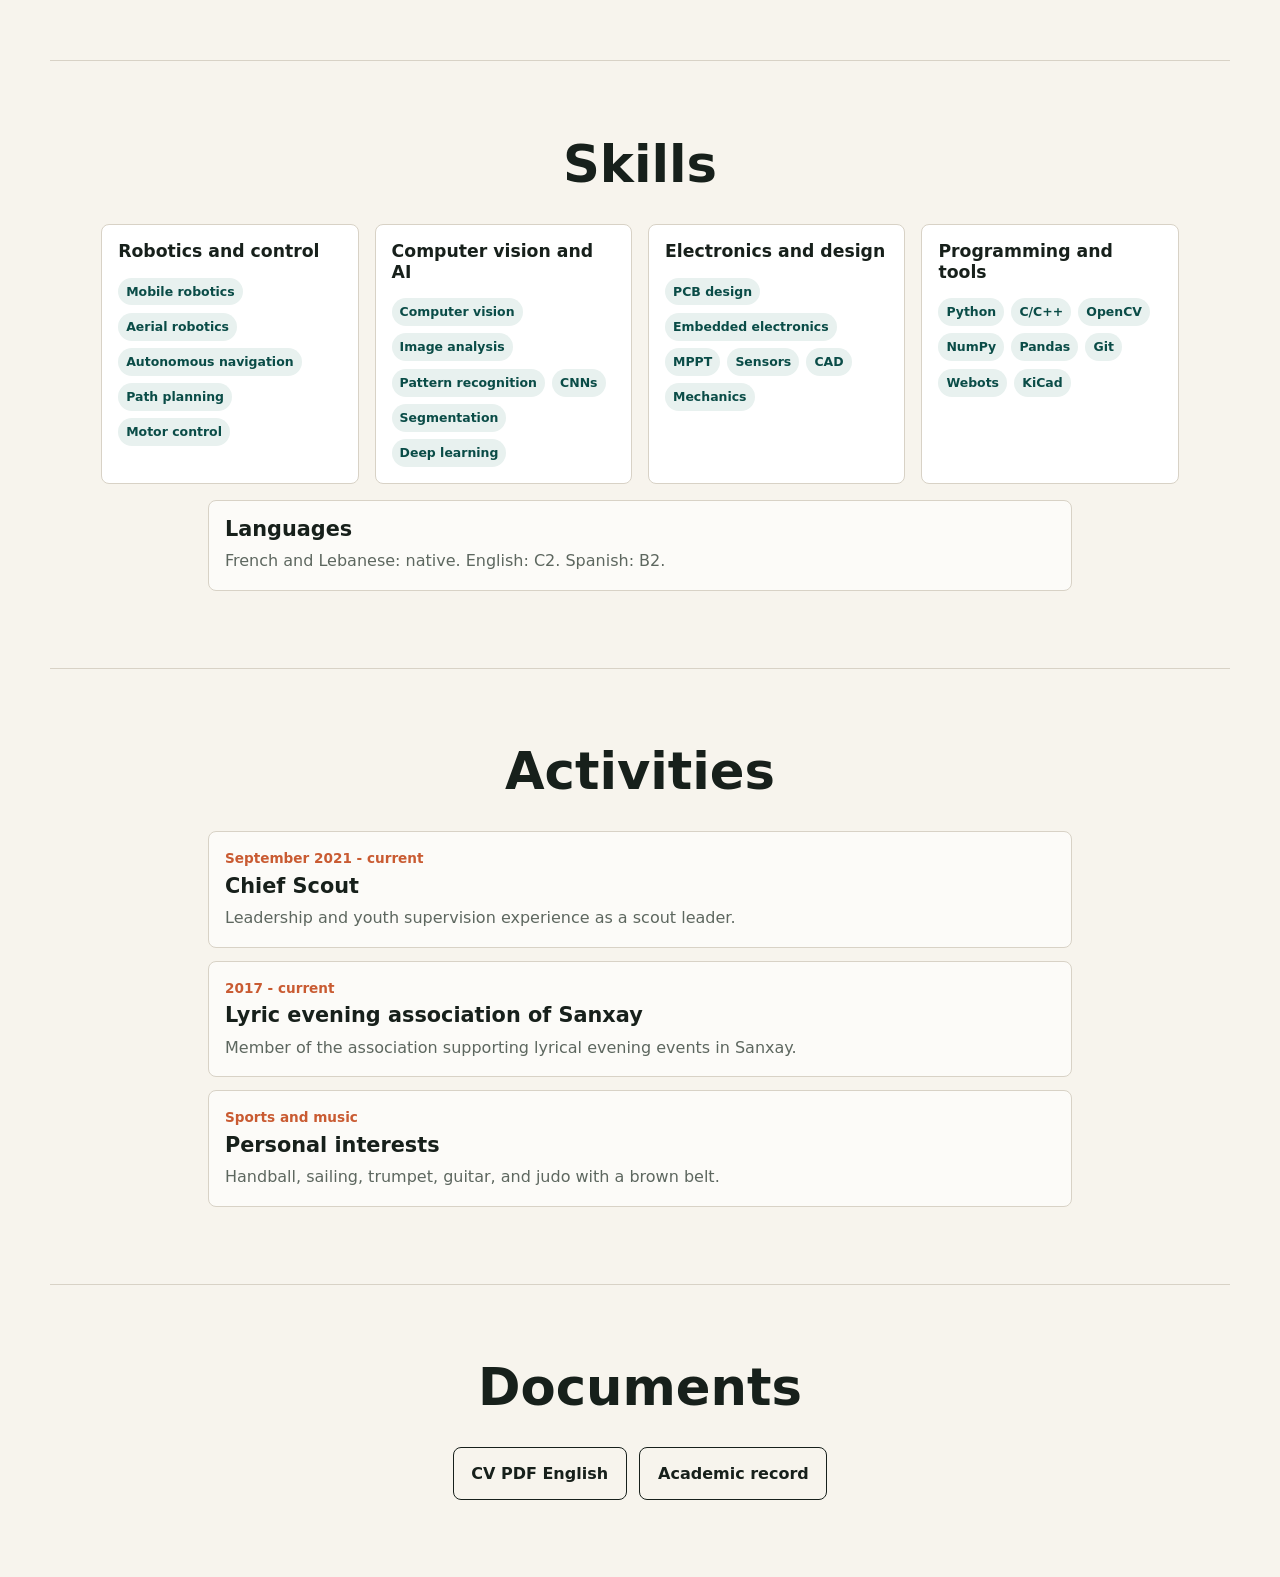
==== commit 15fcc930: "Move contact links below intro and remove section heading" ====
--- a/index.html
+++ b/index.html
@@ -30,19 +30,6 @@
     </header>
 
     <main id="top">
-      <section class="section contact" id="contact">
-        <div>
-          <h2 data-i18n="nav.contact">Contact</h2>
-        </div>
-        <div>
-          <div class="contact-links">
-            <a href="mailto:ayoubevan13@gmail.com">ayoubevan13@gmail.com</a>
-            <a href="https://github.com/aiglegivree" target="_blank" rel="noreferrer">GitHub</a>
-            <a href="https://www.linkedin.com/in/evan-joseph-gerard-ayoub" target="_blank" rel="noreferrer">LinkedIn</a>
-          </div>
-        </div>
-      </section>
-
       <section class="hero">
         <div class="hero-copy">
           <p class="eyebrow" data-i18n="home.hero.eyebrow">Final-year robotics engineering student</p>
@@ -51,6 +38,11 @@
             Robotics MSc student at EPFL specializing in computer vision, embedded systems and autonomous systems,
             with hands-on experience in vision-based mobile robots, aerial robotics and power electronics.
           </p>
+          <div class="contact-links" id="contact">
+            <a href="mailto:ayoubevan13@gmail.com">ayoubevan13@gmail.com</a>
+            <a href="https://github.com/aiglegivree" target="_blank" rel="noreferrer">GitHub</a>
+            <a href="https://www.linkedin.com/in/evan-joseph-gerard-ayoub" target="_blank" rel="noreferrer">LinkedIn</a>
+          </div>
         </div>
       </section>
 
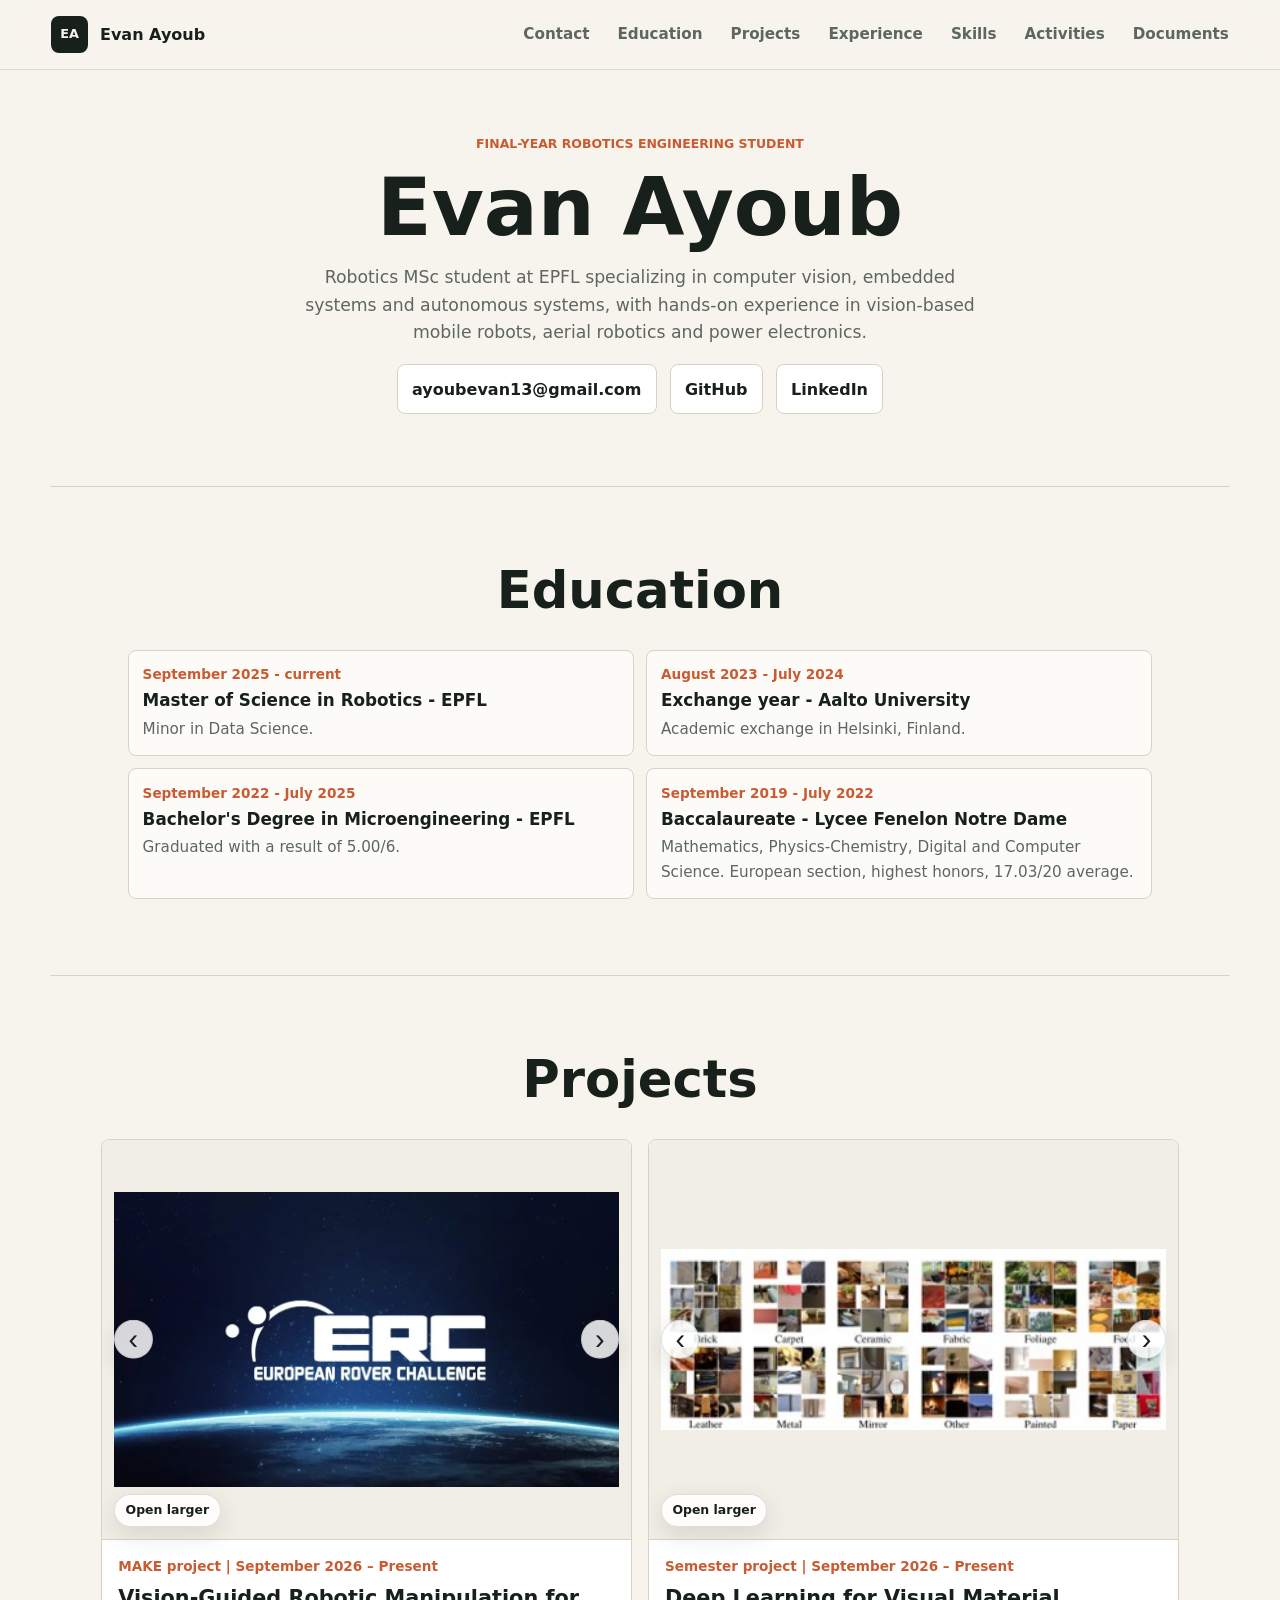
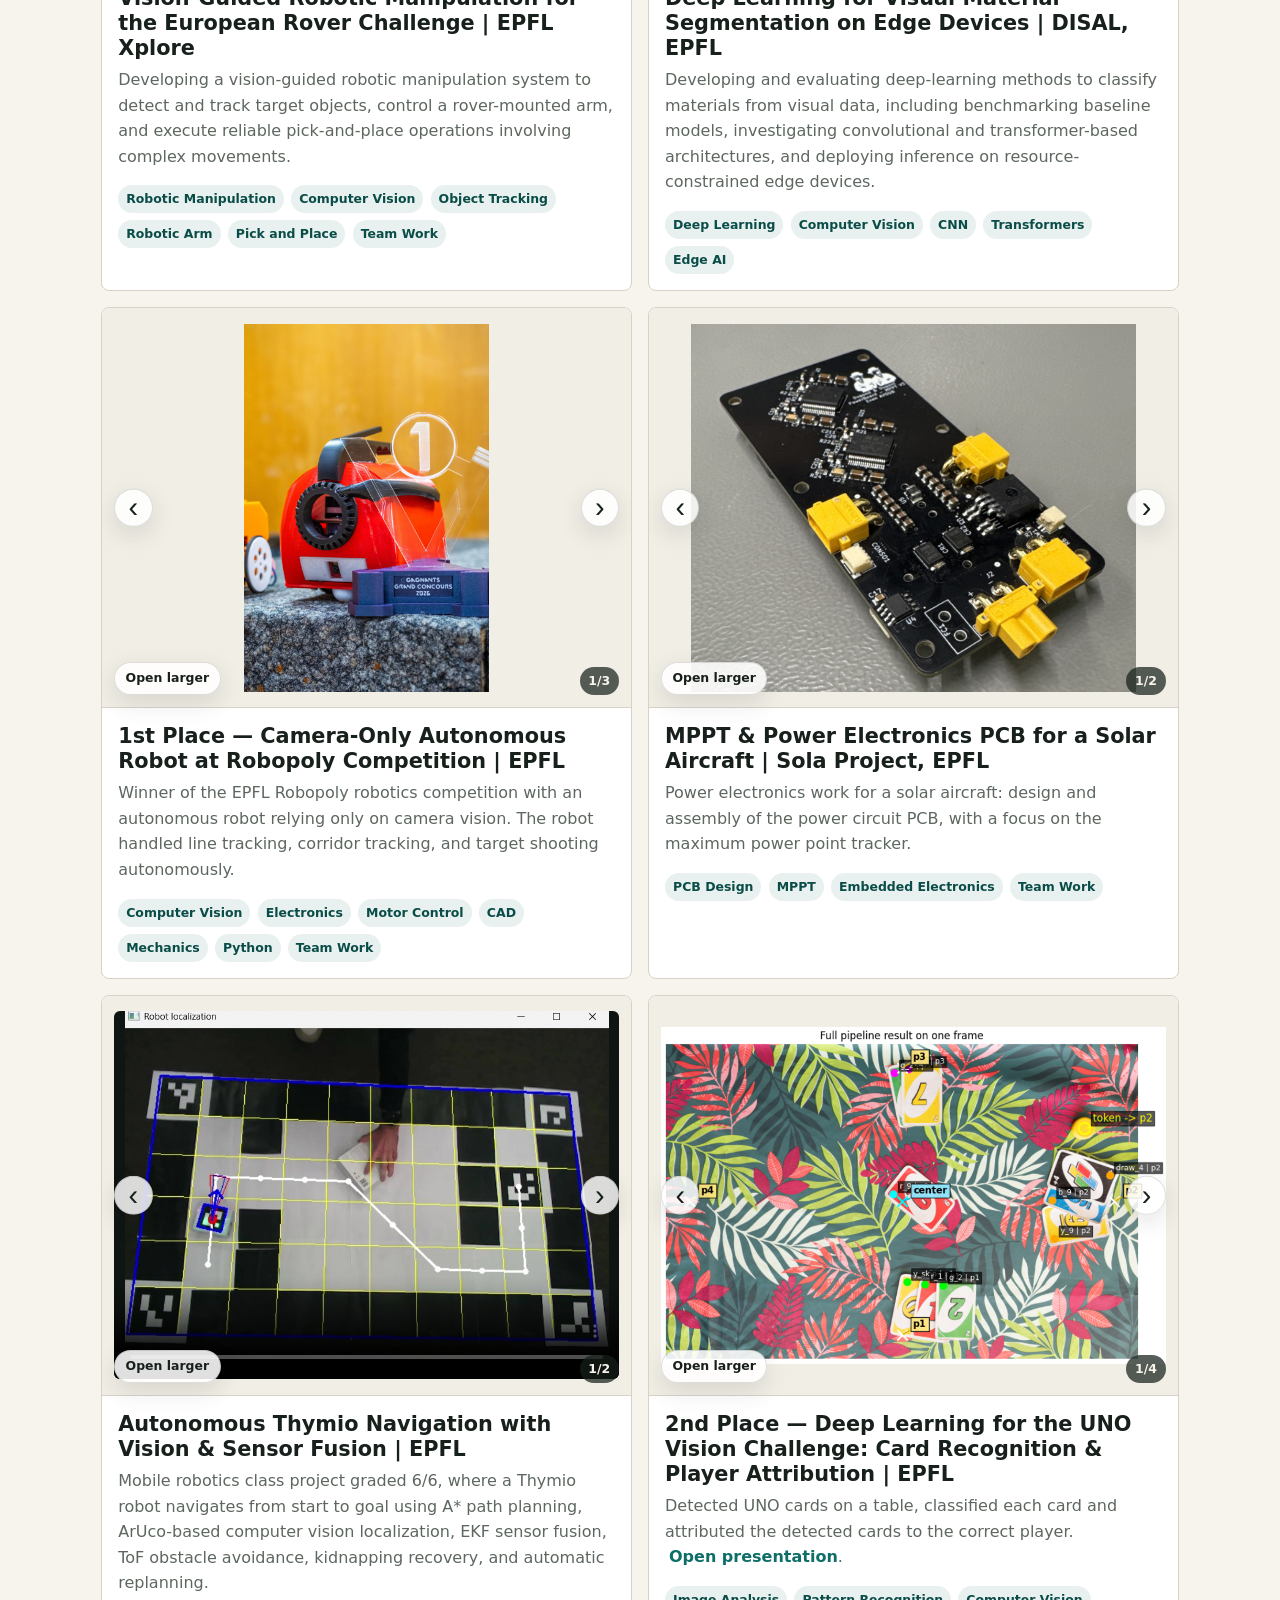
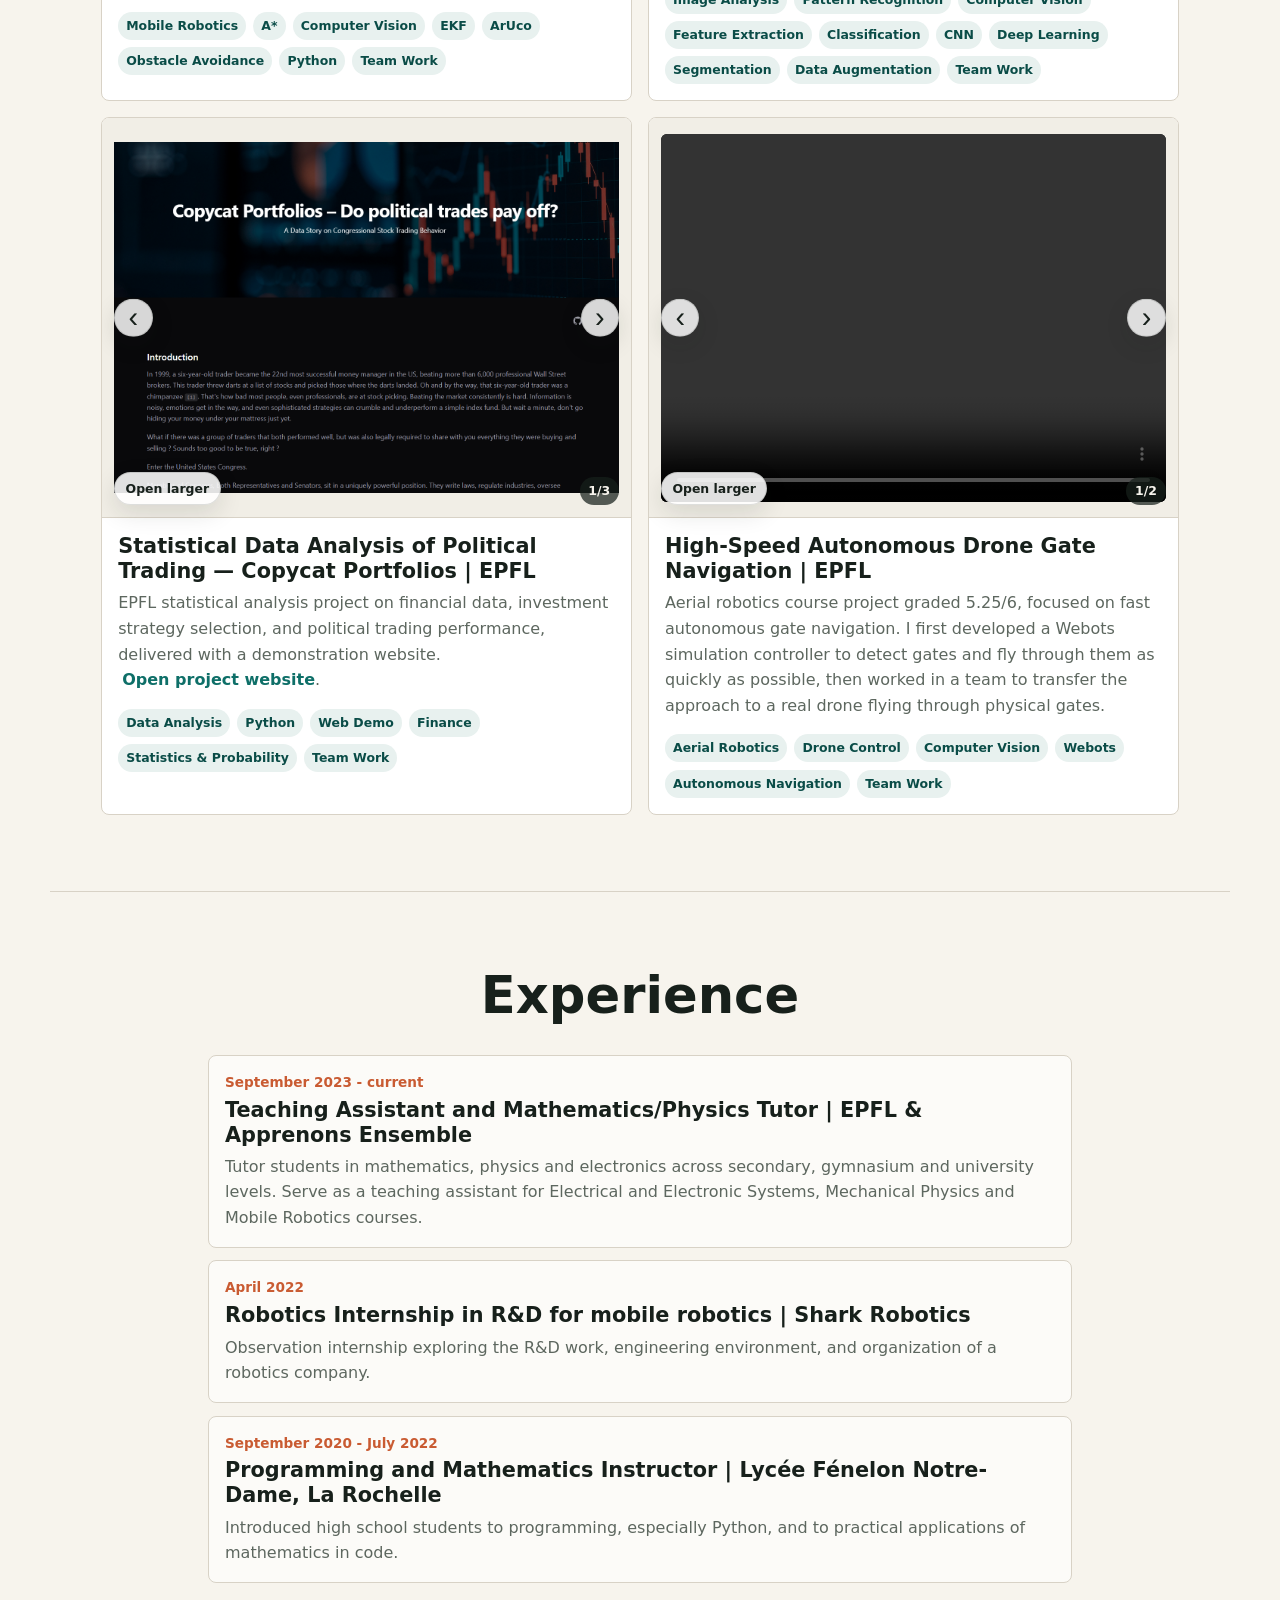
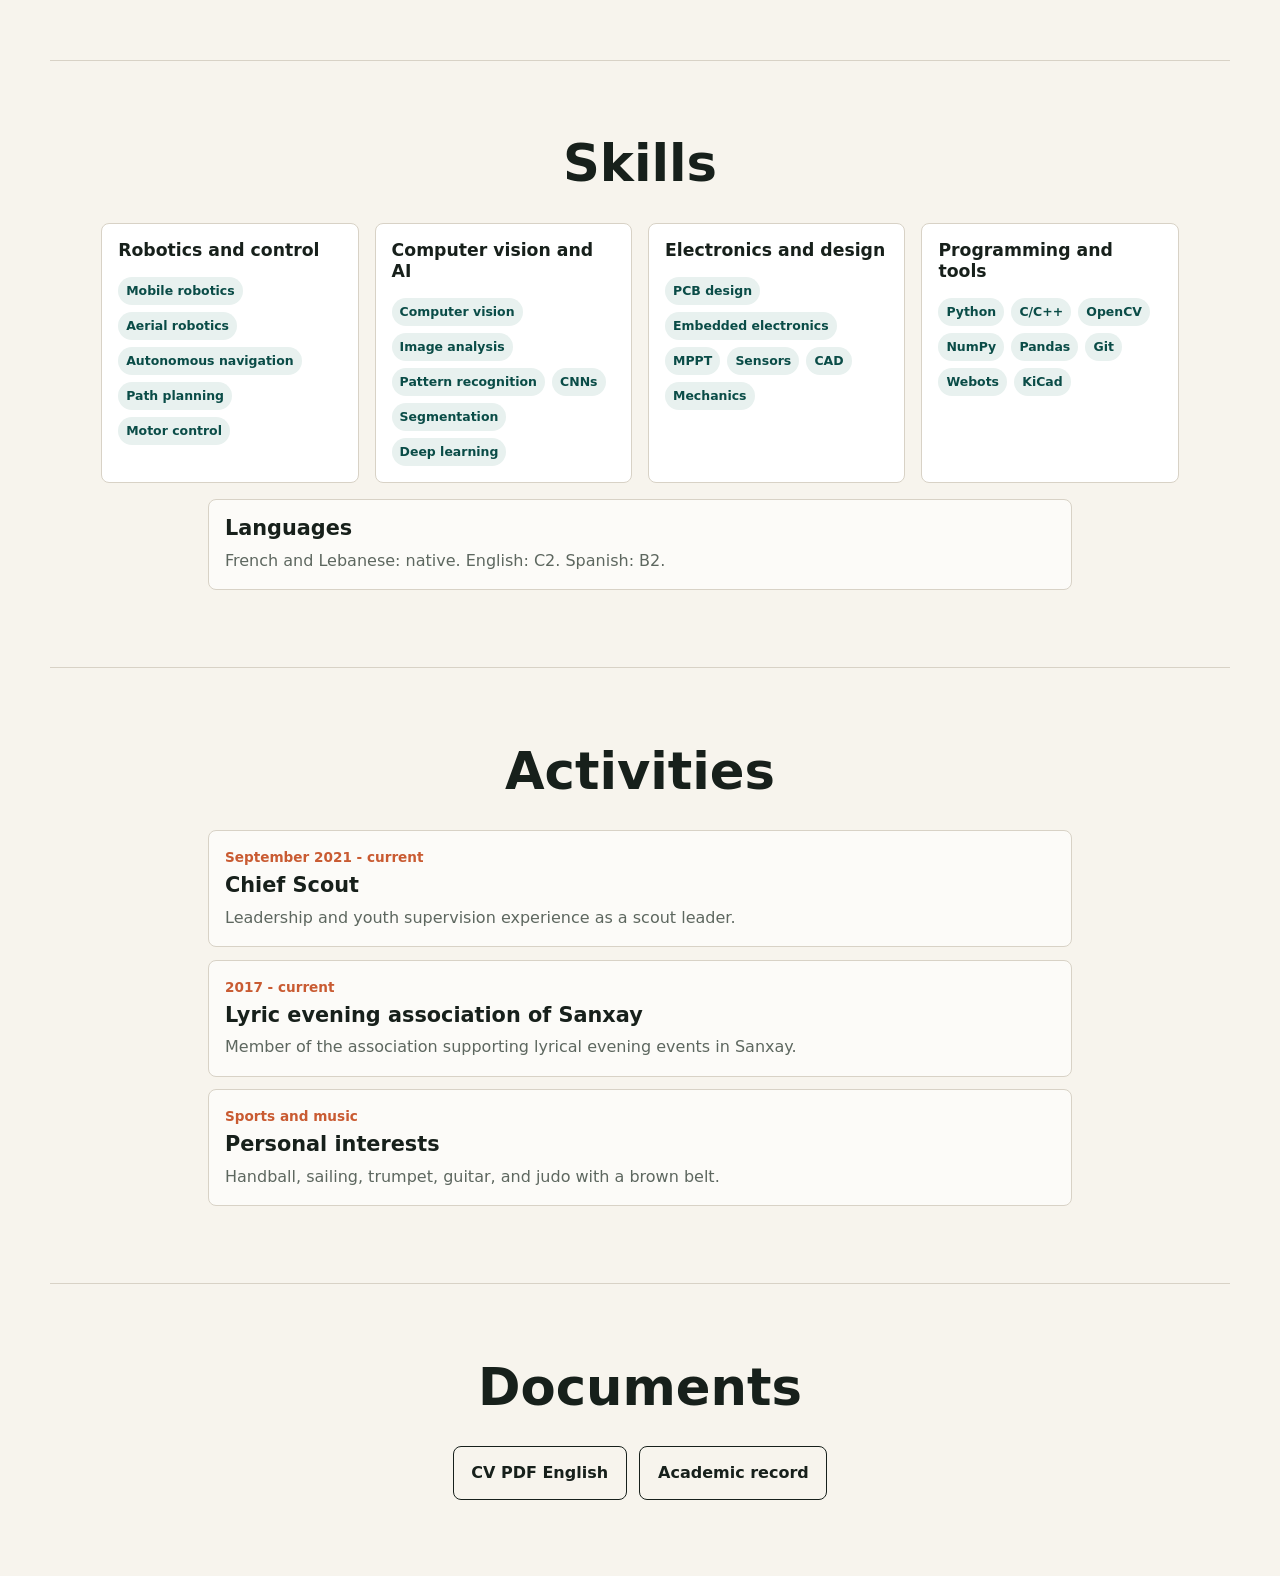
==== commit 1a68e37e: "Update CV and portfolio descriptions" ====
--- a/index.html
+++ b/index.html
@@ -92,7 +92,7 @@
           <h2 data-i18n="nav.documents">Documents</h2>
         </div>
         <div class="document-actions">
-          <a class="button secondary" href="assets/cv/CV_2026_en.pdf?v=a3ff56d" target="_blank" rel="noreferrer" data-doc="cv-en">
+          <a class="button secondary" href="assets/cv/CV_2026_en.pdf?v=20261002-4" target="_blank" rel="noreferrer" data-doc="cv-en">
             CV PDF
           </a>
           <a class="button secondary" href="assets/academic/relevenote.pdf" target="_blank" rel="noreferrer" data-i18n="home.academics.transcript">
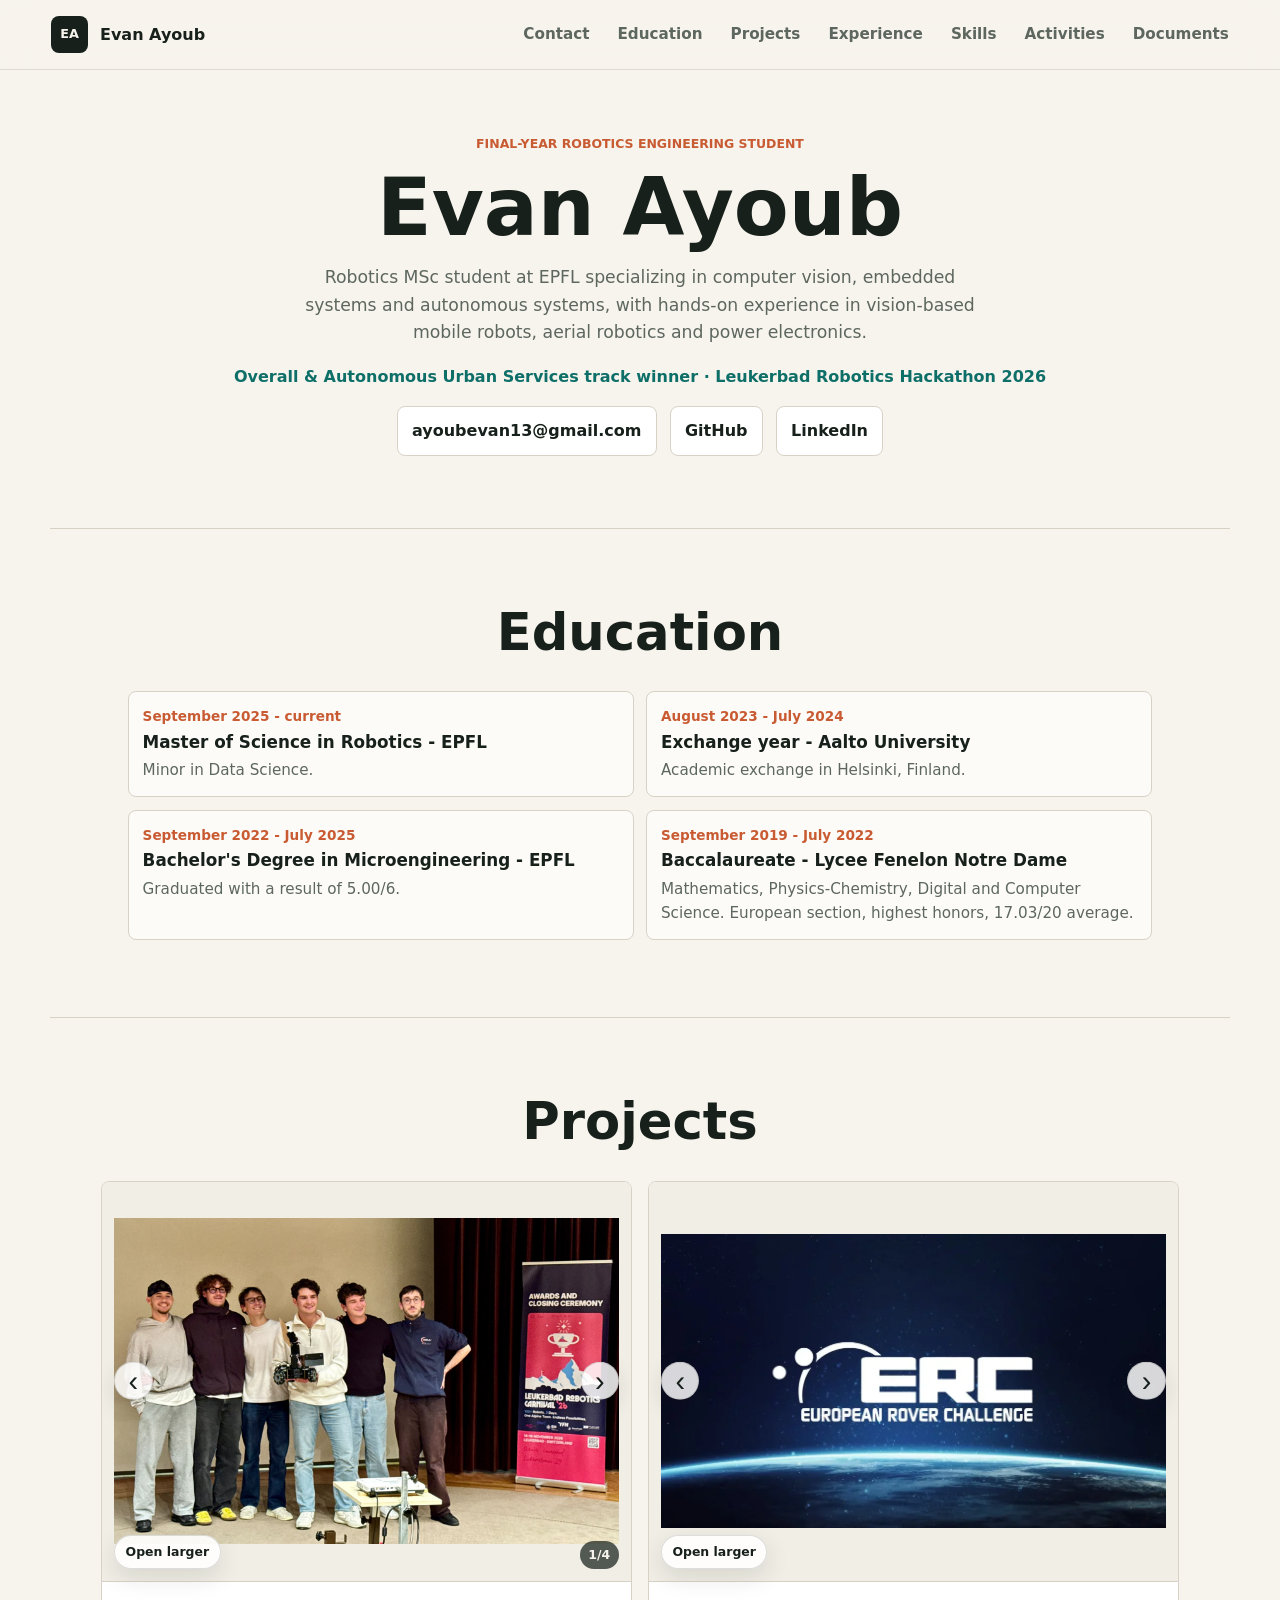
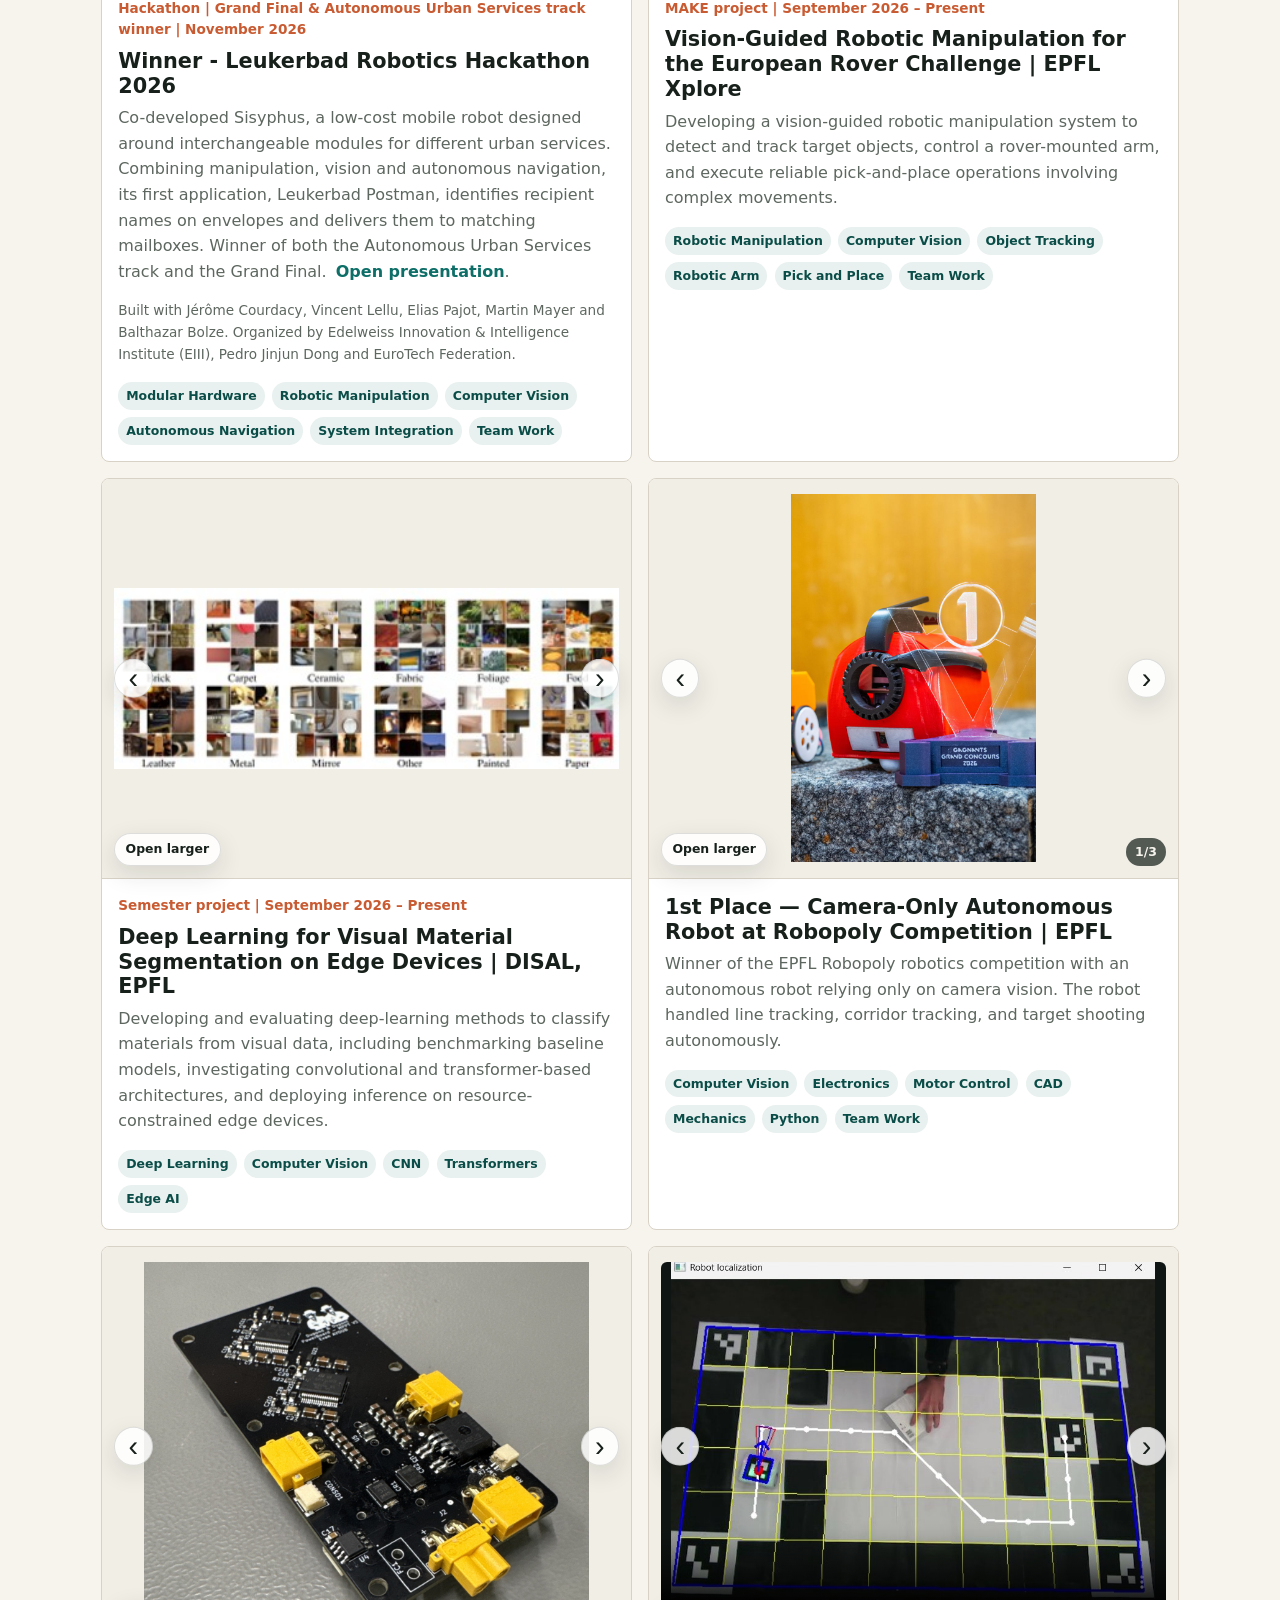
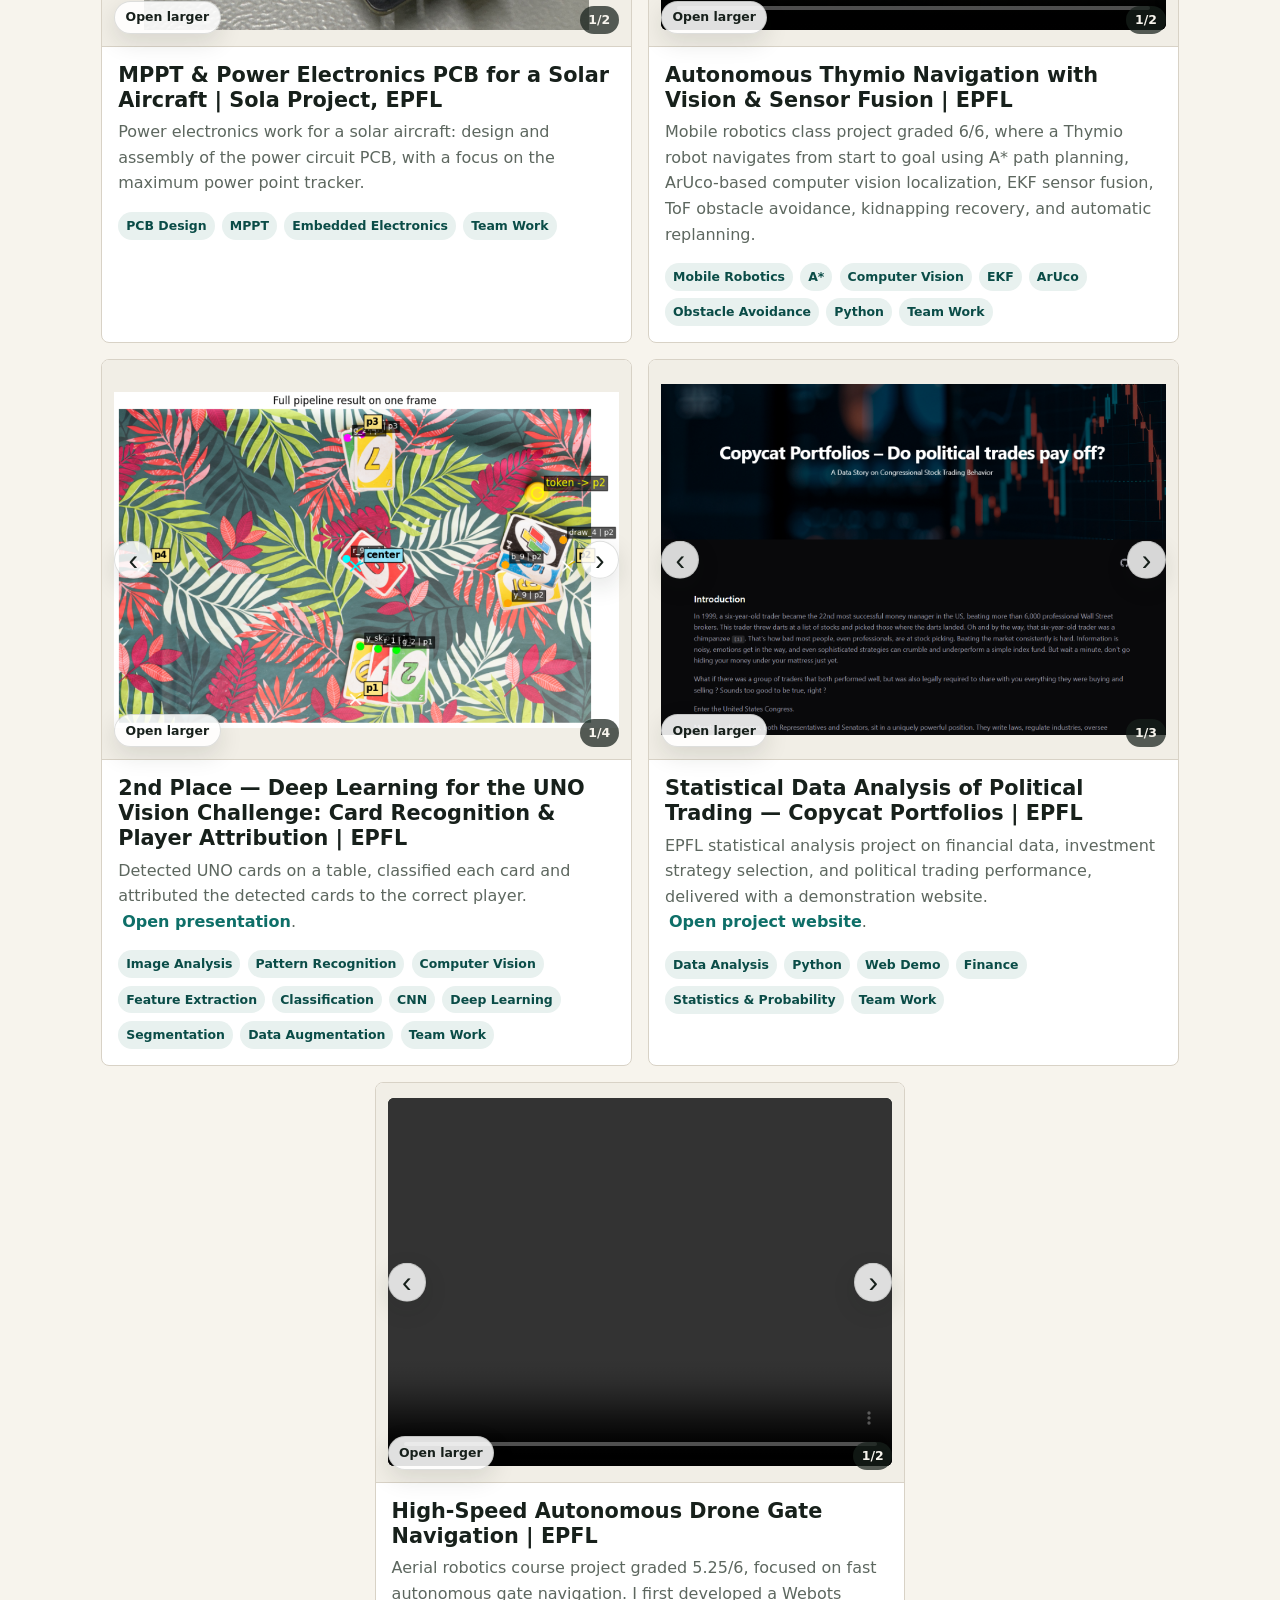
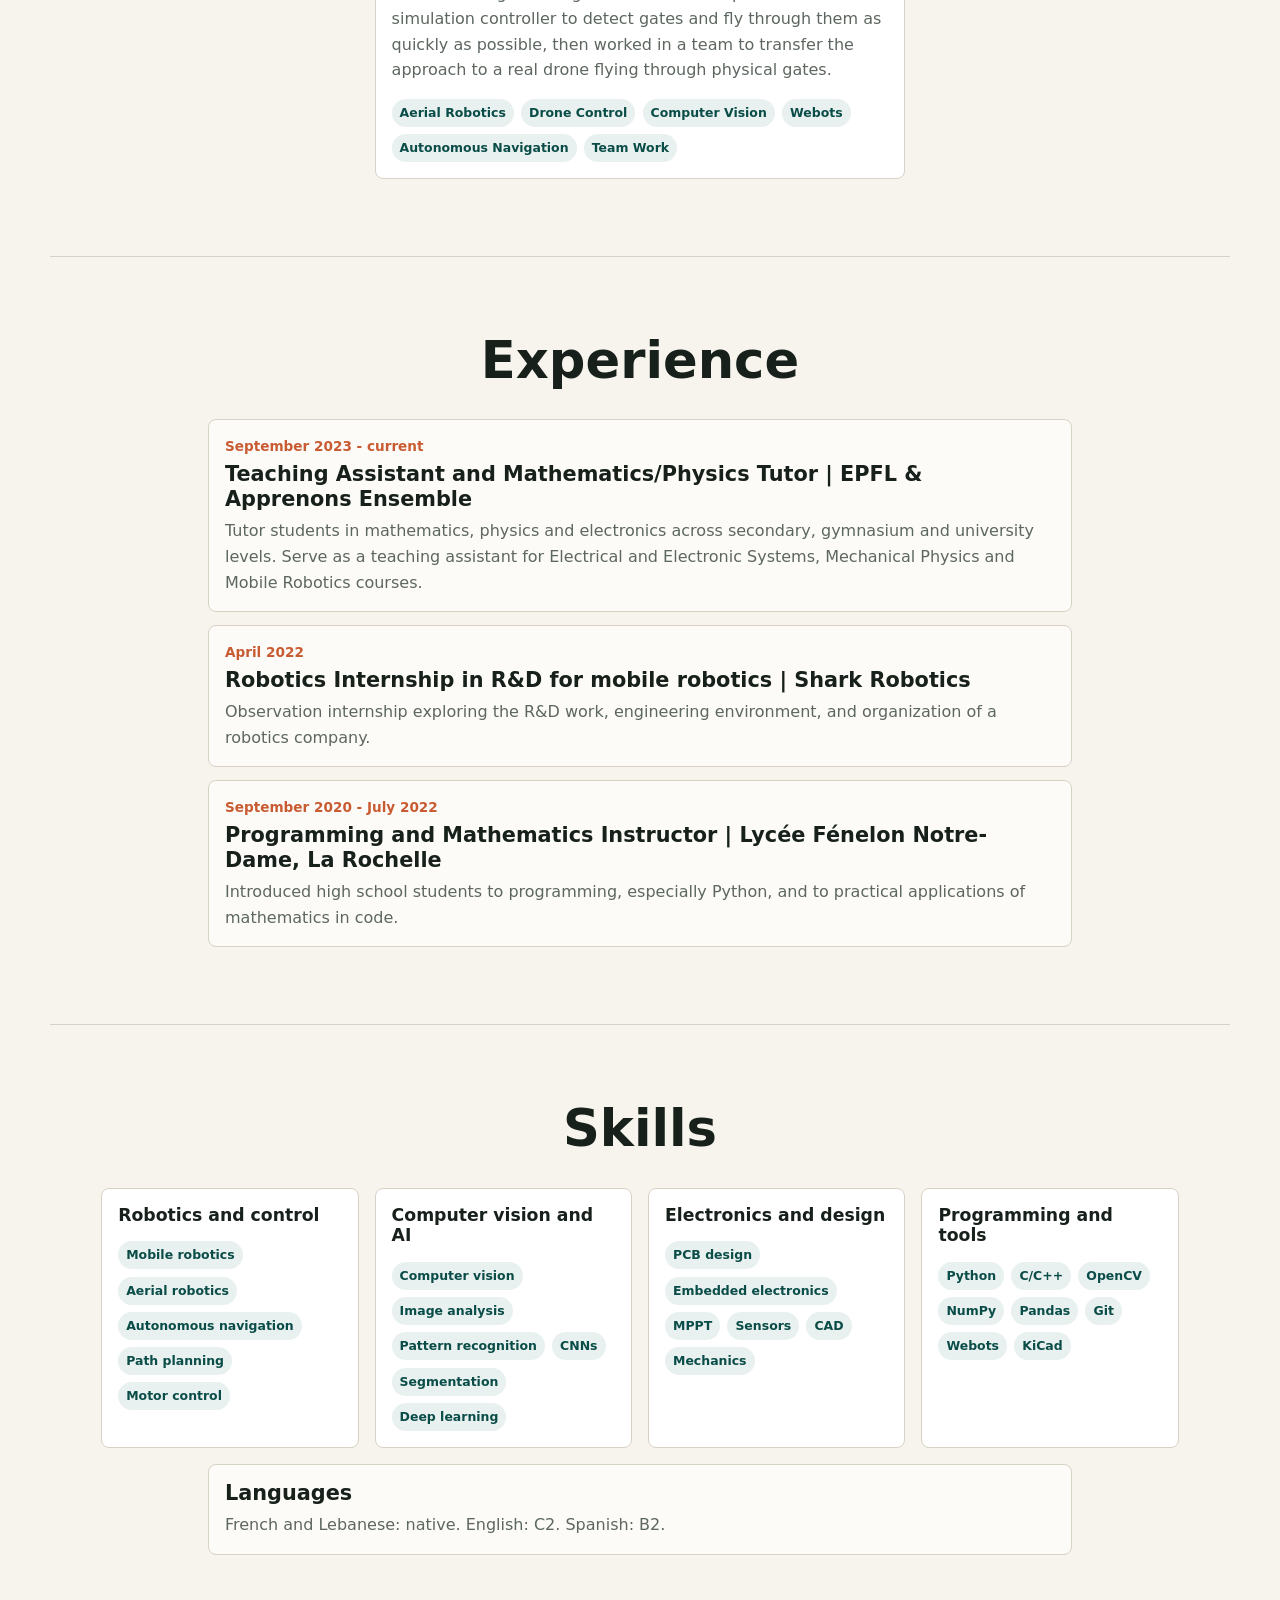
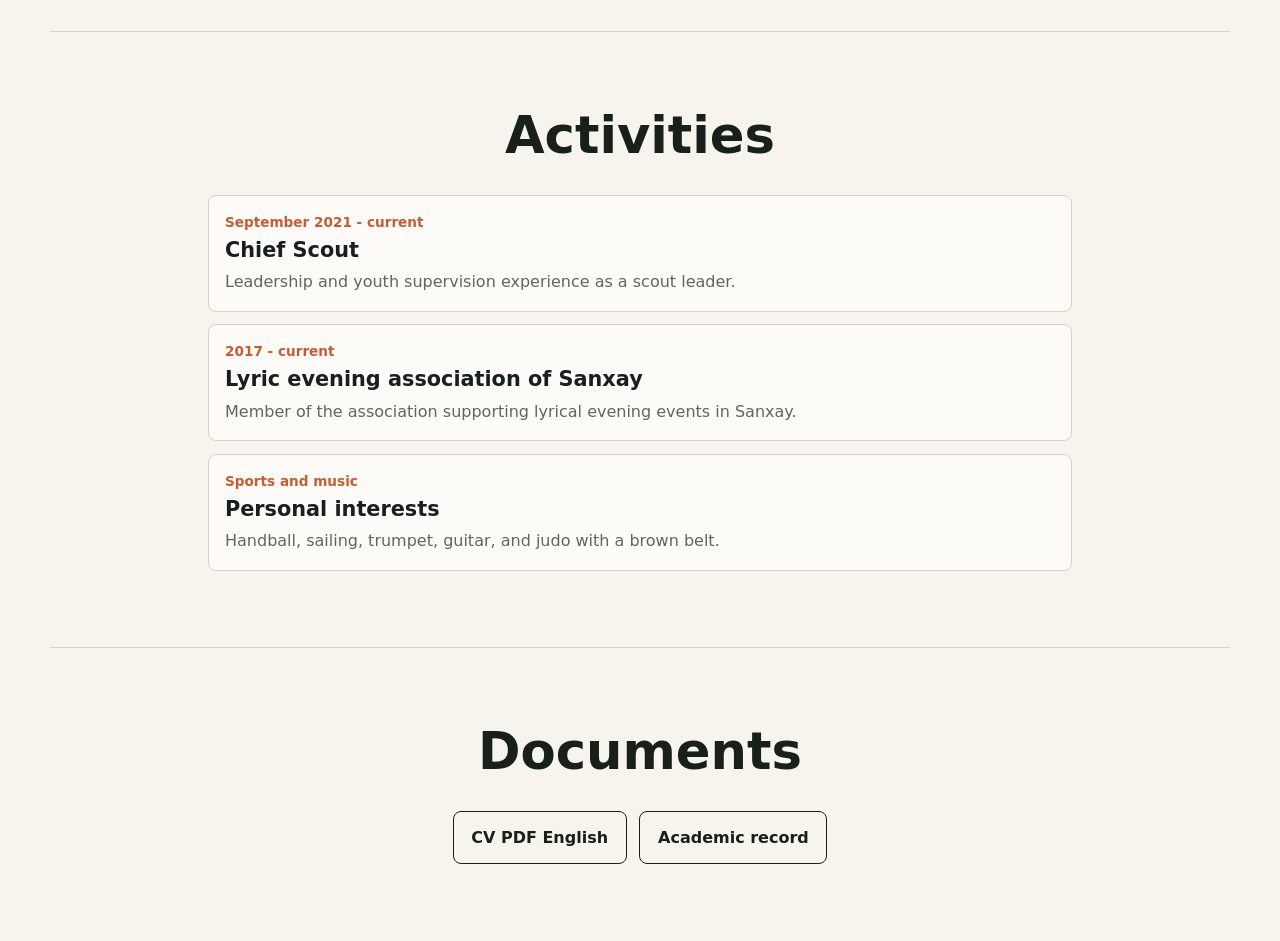
==== commit 7ab107db: "Add Sisyphus hackathon win to portfolio and CVs" ====
--- a/index.html
+++ b/index.html
@@ -38,6 +38,7 @@
             Robotics MSc student at EPFL specializing in computer vision, embedded systems and autonomous systems,
             with hands-on experience in vision-based mobile robots, aerial robotics and power electronics.
           </p>
+          <a class="achievement-link" href="#projects">Overall &amp; Autonomous Urban Services track winner · Leukerbad Robotics Hackathon 2026</a>
           <div class="contact-links" id="contact">
             <a href="mailto:ayoubevan13@gmail.com">ayoubevan13@gmail.com</a>
             <a href="https://github.com/aiglegivree" target="_blank" rel="noreferrer">GitHub</a>
@@ -92,7 +93,7 @@
           <h2 data-i18n="nav.documents">Documents</h2>
         </div>
         <div class="document-actions">
-          <a class="button secondary" href="assets/cv/CV_2026_en.pdf?v=20261002-4" target="_blank" rel="noreferrer" data-doc="cv-en">
+          <a class="button secondary" href="assets/cv/CV_2026_en.pdf?v=20261118-3" target="_blank" rel="noreferrer" data-doc="cv-en">
             CV PDF
           </a>
           <a class="button secondary" href="assets/academic/relevenote.pdf" target="_blank" rel="noreferrer" data-i18n="home.academics.transcript">
--- a/styles.css
+++ b/styles.css
@@ -269,6 +269,17 @@
 
 .project-body {
   padding: 1rem;
+}
+
+.achievement-link {
+  display: block;
+  margin: 1rem 0;
+  color: var(--accent);
+  font-weight: 700;
+}
+
+.project-body .project-credits {
+  font-size: 0.85rem;
 }
 
 .project-body p {
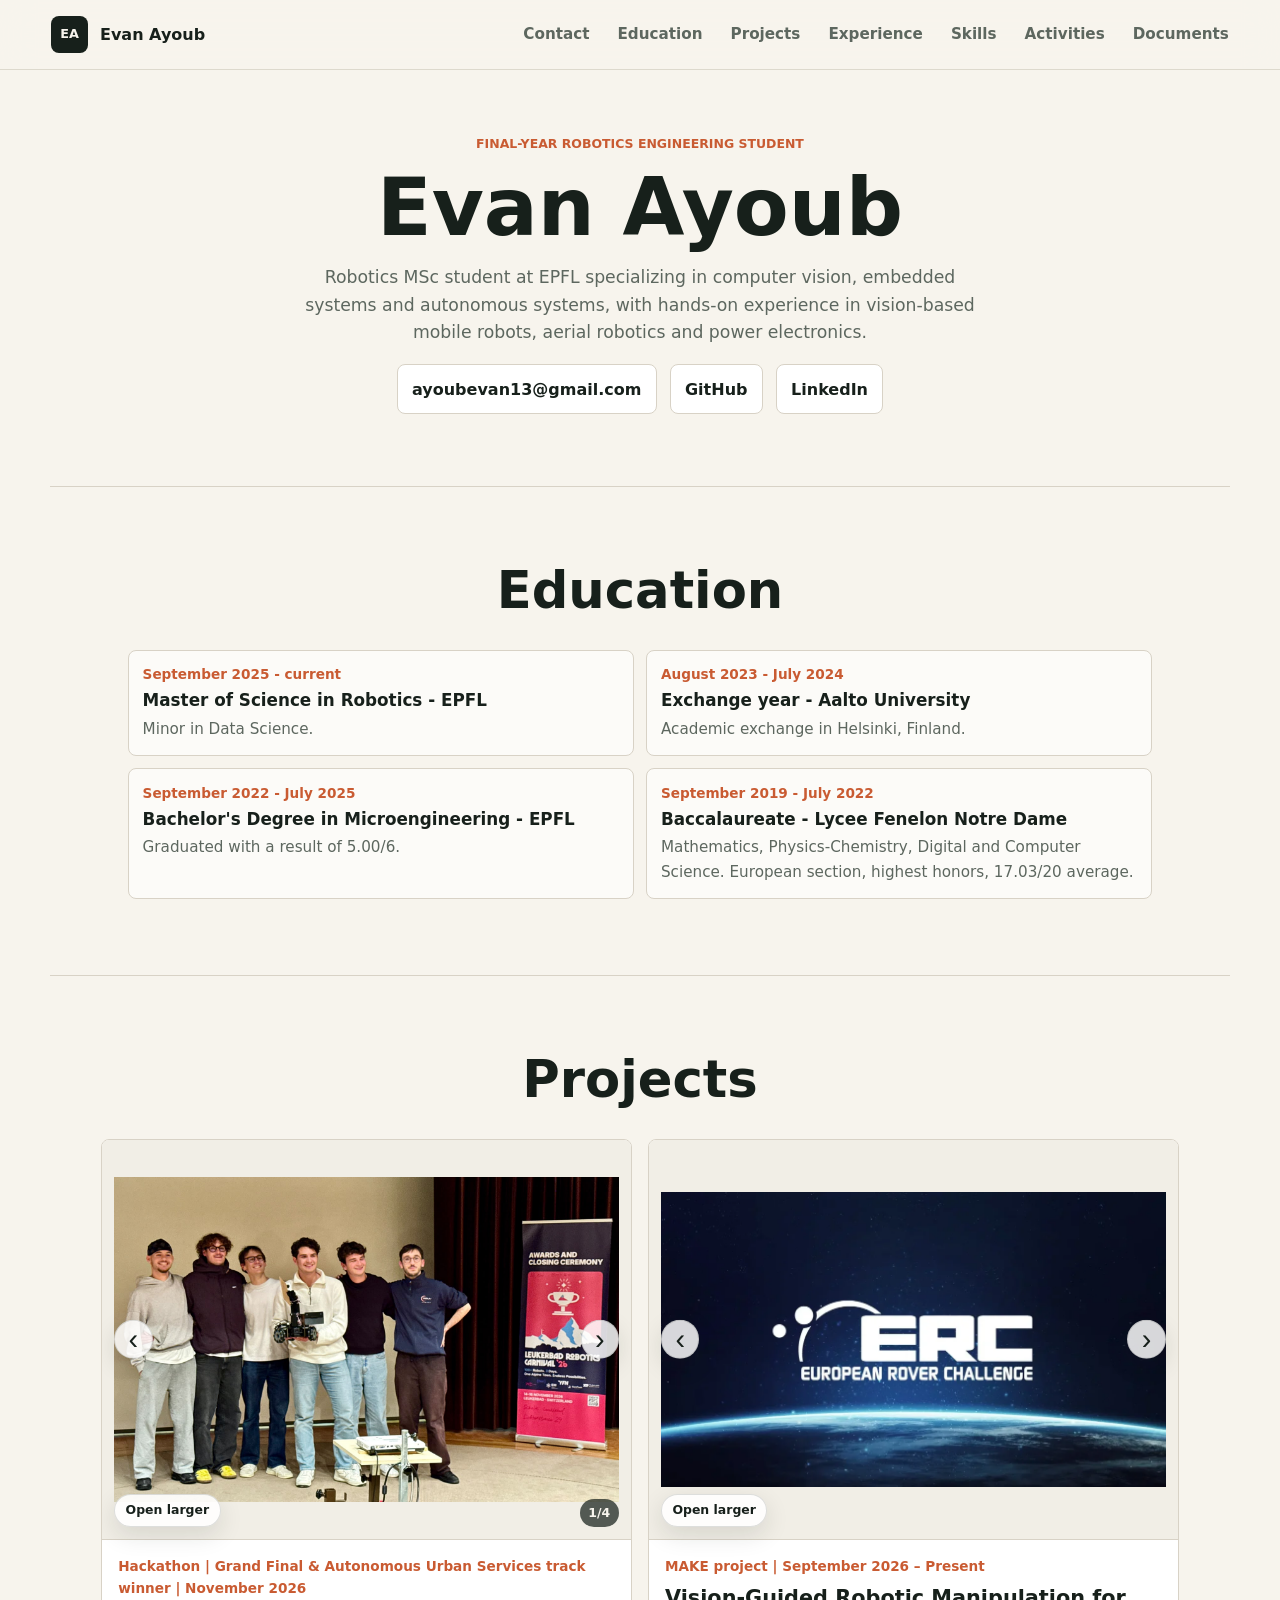
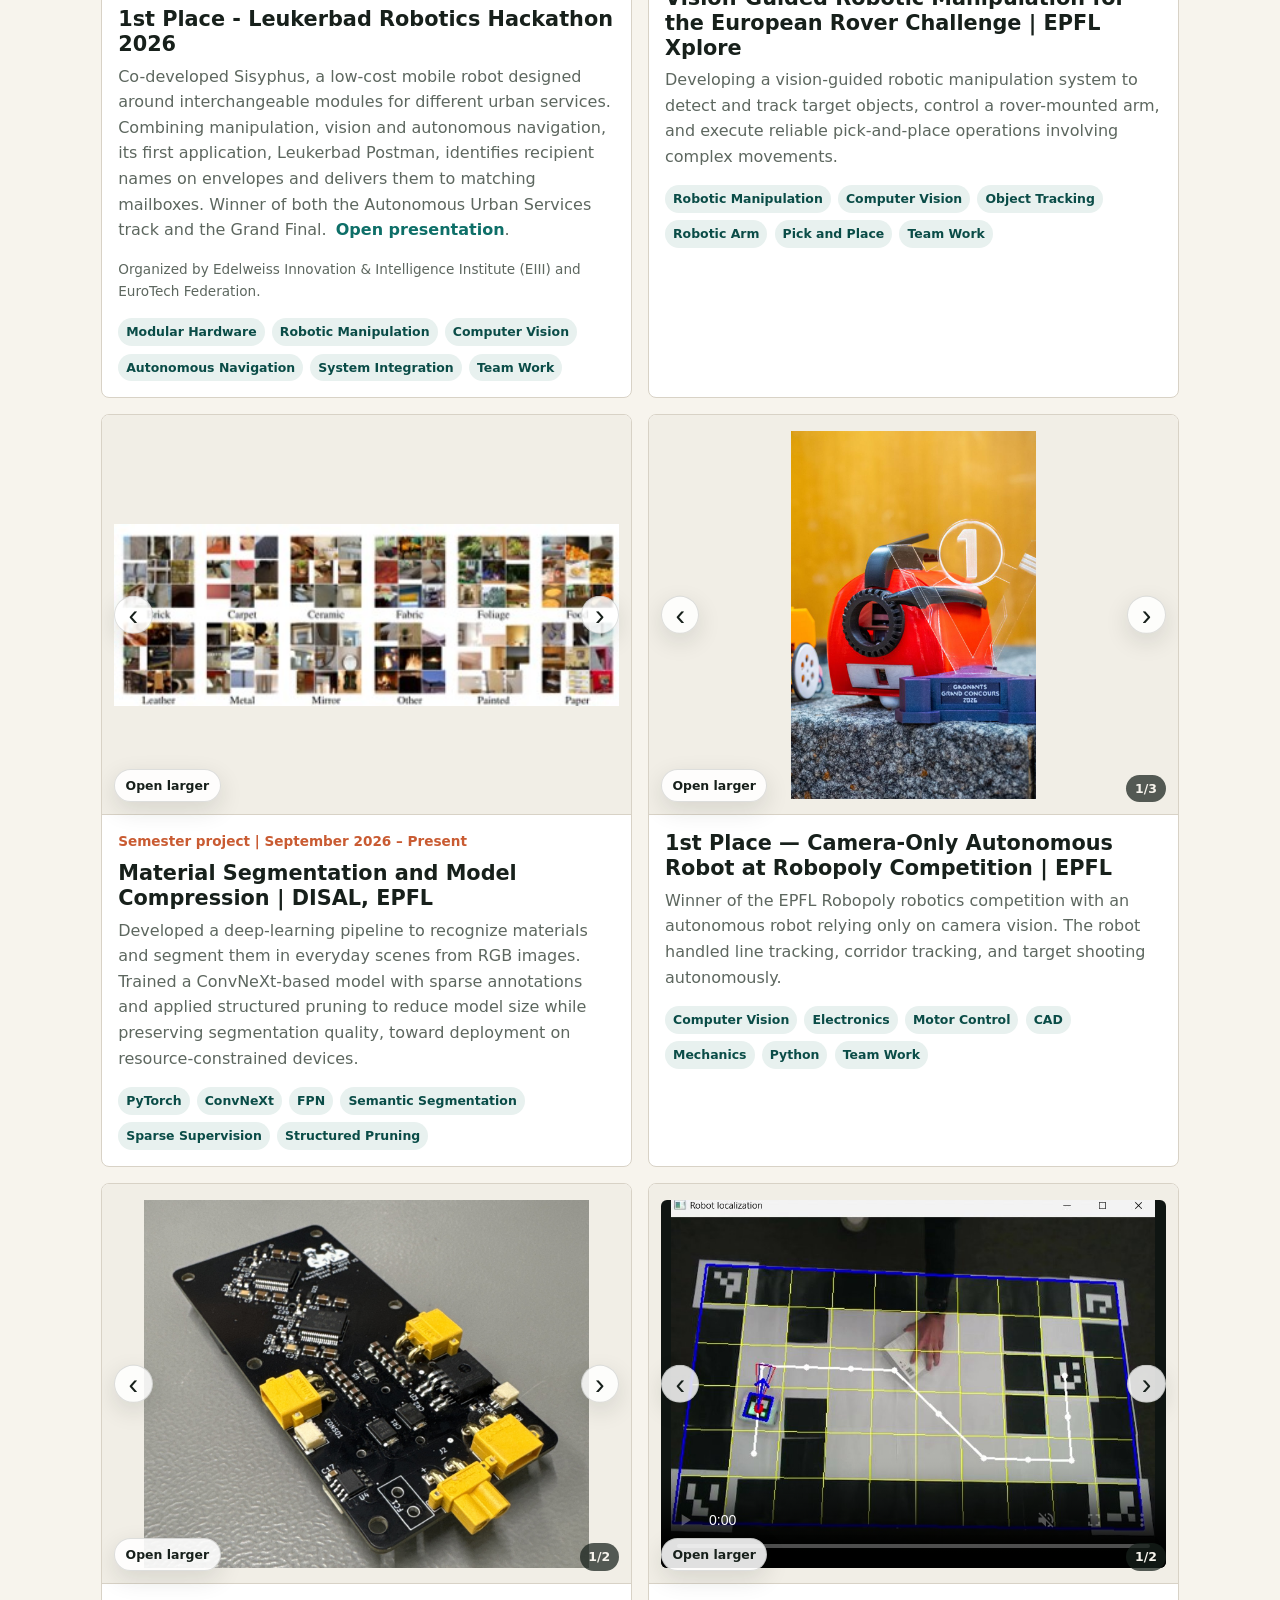
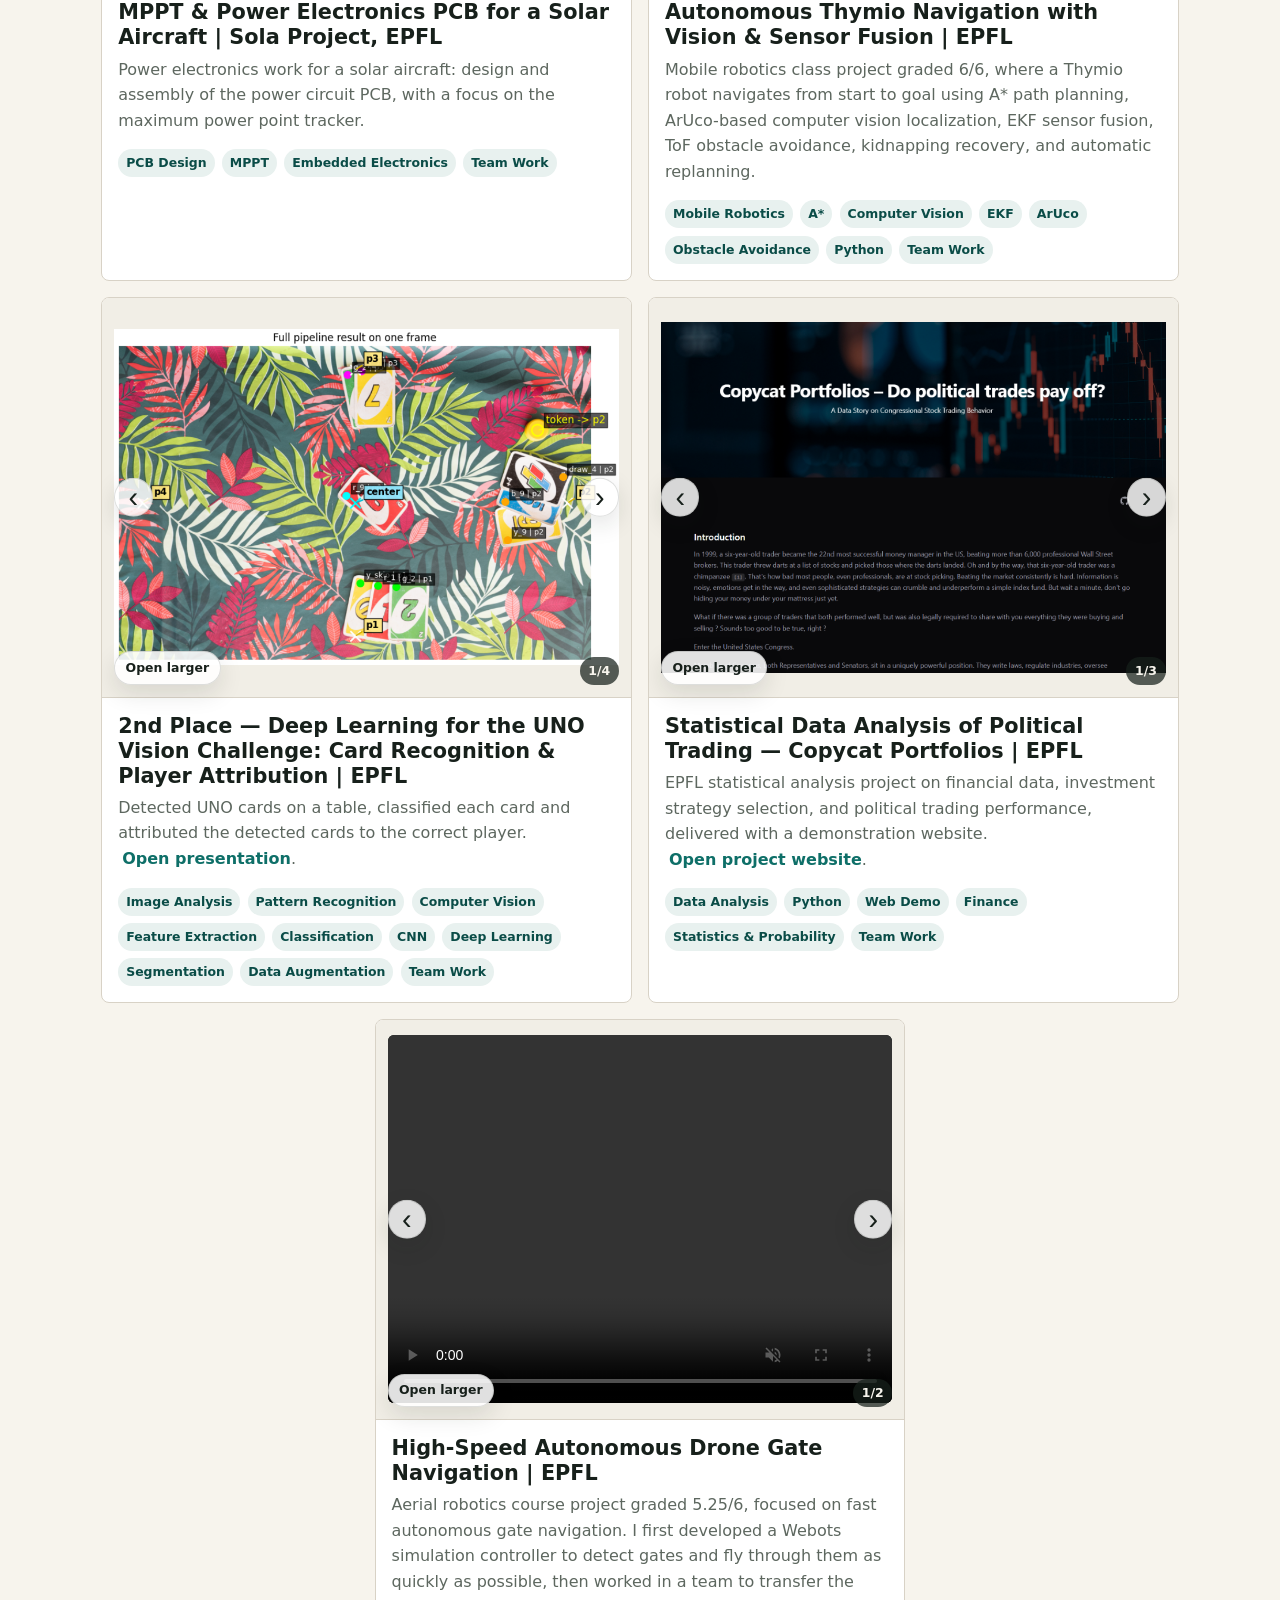
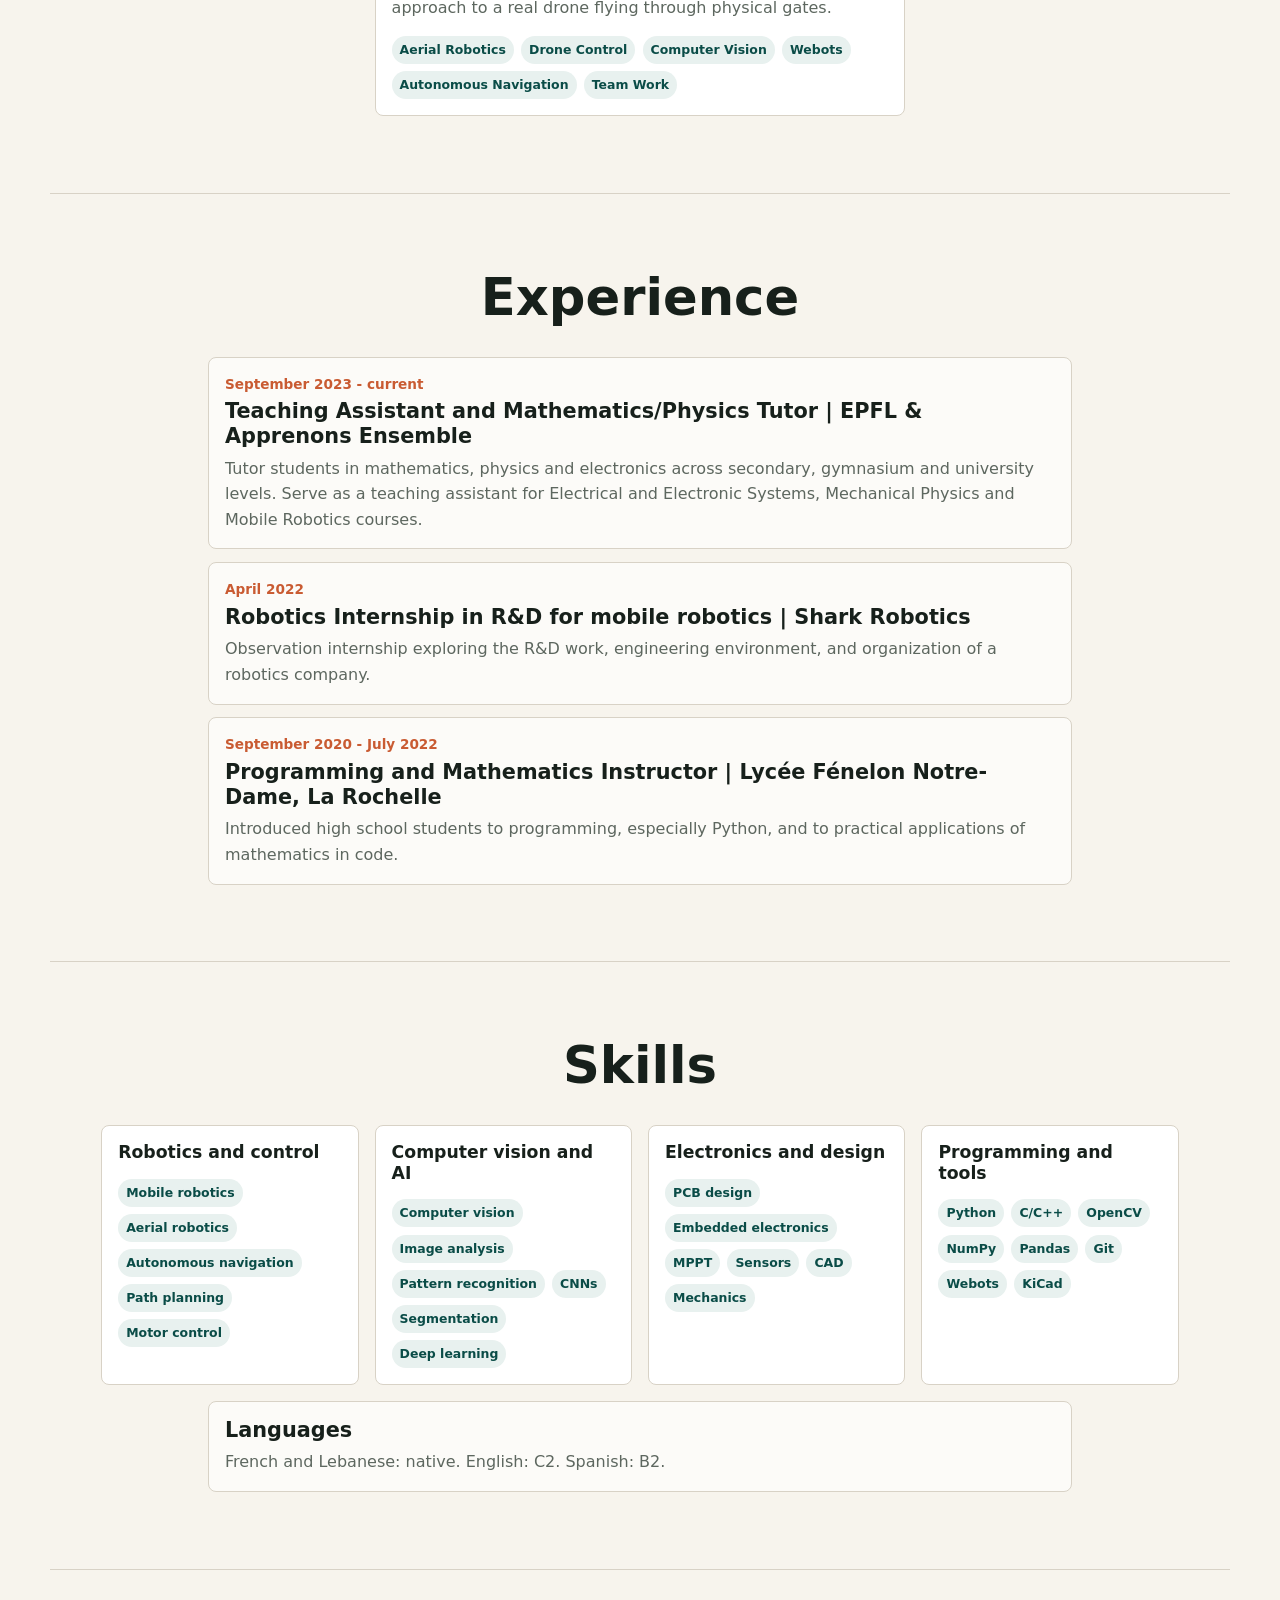
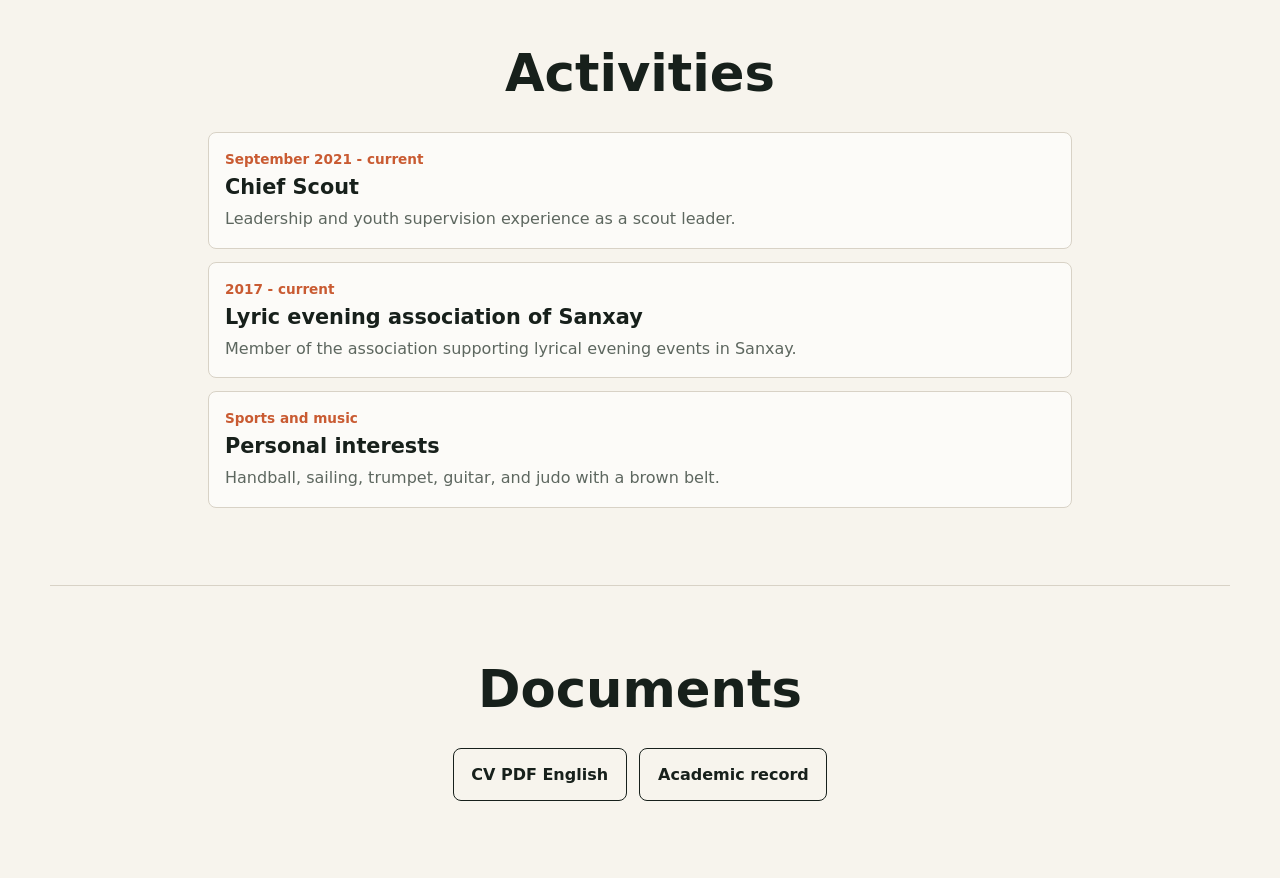
==== commit f5a40851: "Refresh portfolio and CV project descriptions" ====
--- a/index.html
+++ b/index.html
@@ -38,7 +38,6 @@
             Robotics MSc student at EPFL specializing in computer vision, embedded systems and autonomous systems,
             with hands-on experience in vision-based mobile robots, aerial robotics and power electronics.
           </p>
-          <a class="achievement-link" href="#projects">Overall &amp; Autonomous Urban Services track winner · Leukerbad Robotics Hackathon 2026</a>
           <div class="contact-links" id="contact">
             <a href="mailto:ayoubevan13@gmail.com">ayoubevan13@gmail.com</a>
             <a href="https://github.com/aiglegivree" target="_blank" rel="noreferrer">GitHub</a>
@@ -93,7 +92,7 @@
           <h2 data-i18n="nav.documents">Documents</h2>
         </div>
         <div class="document-actions">
-          <a class="button secondary" href="assets/cv/CV_2026_en.pdf?v=20261118-3" target="_blank" rel="noreferrer" data-doc="cv-en">
+          <a class="button secondary" href="assets/cv/CV_2026_en.pdf?v=20261118-4" target="_blank" rel="noreferrer" data-doc="cv-en">
             CV PDF
           </a>
           <a class="button secondary" href="assets/academic/relevenote.pdf" target="_blank" rel="noreferrer" data-i18n="home.academics.transcript">
--- a/styles.css
+++ b/styles.css
@@ -269,13 +269,6 @@
 
 .project-body {
   padding: 1rem;
-}
-
-.achievement-link {
-  display: block;
-  margin: 1rem 0;
-  color: var(--accent);
-  font-weight: 700;
 }
 
 .project-body .project-credits {
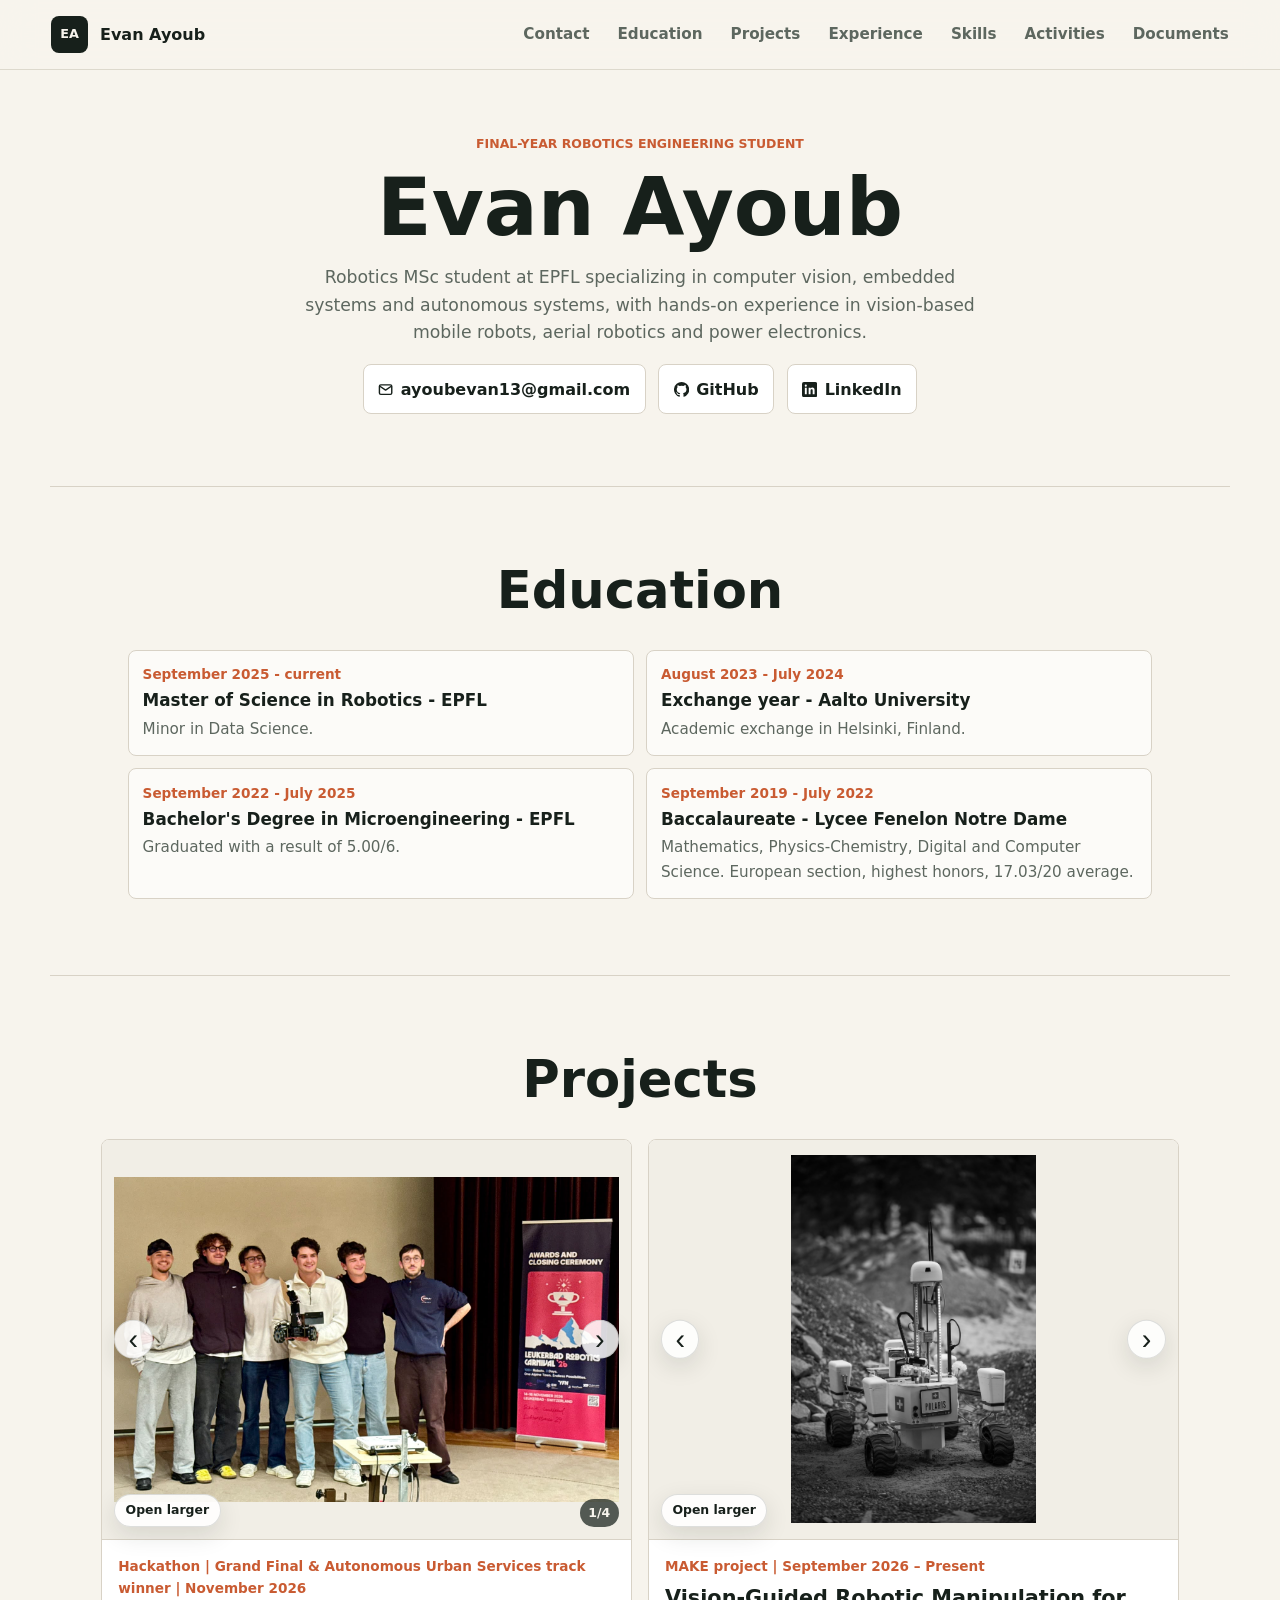
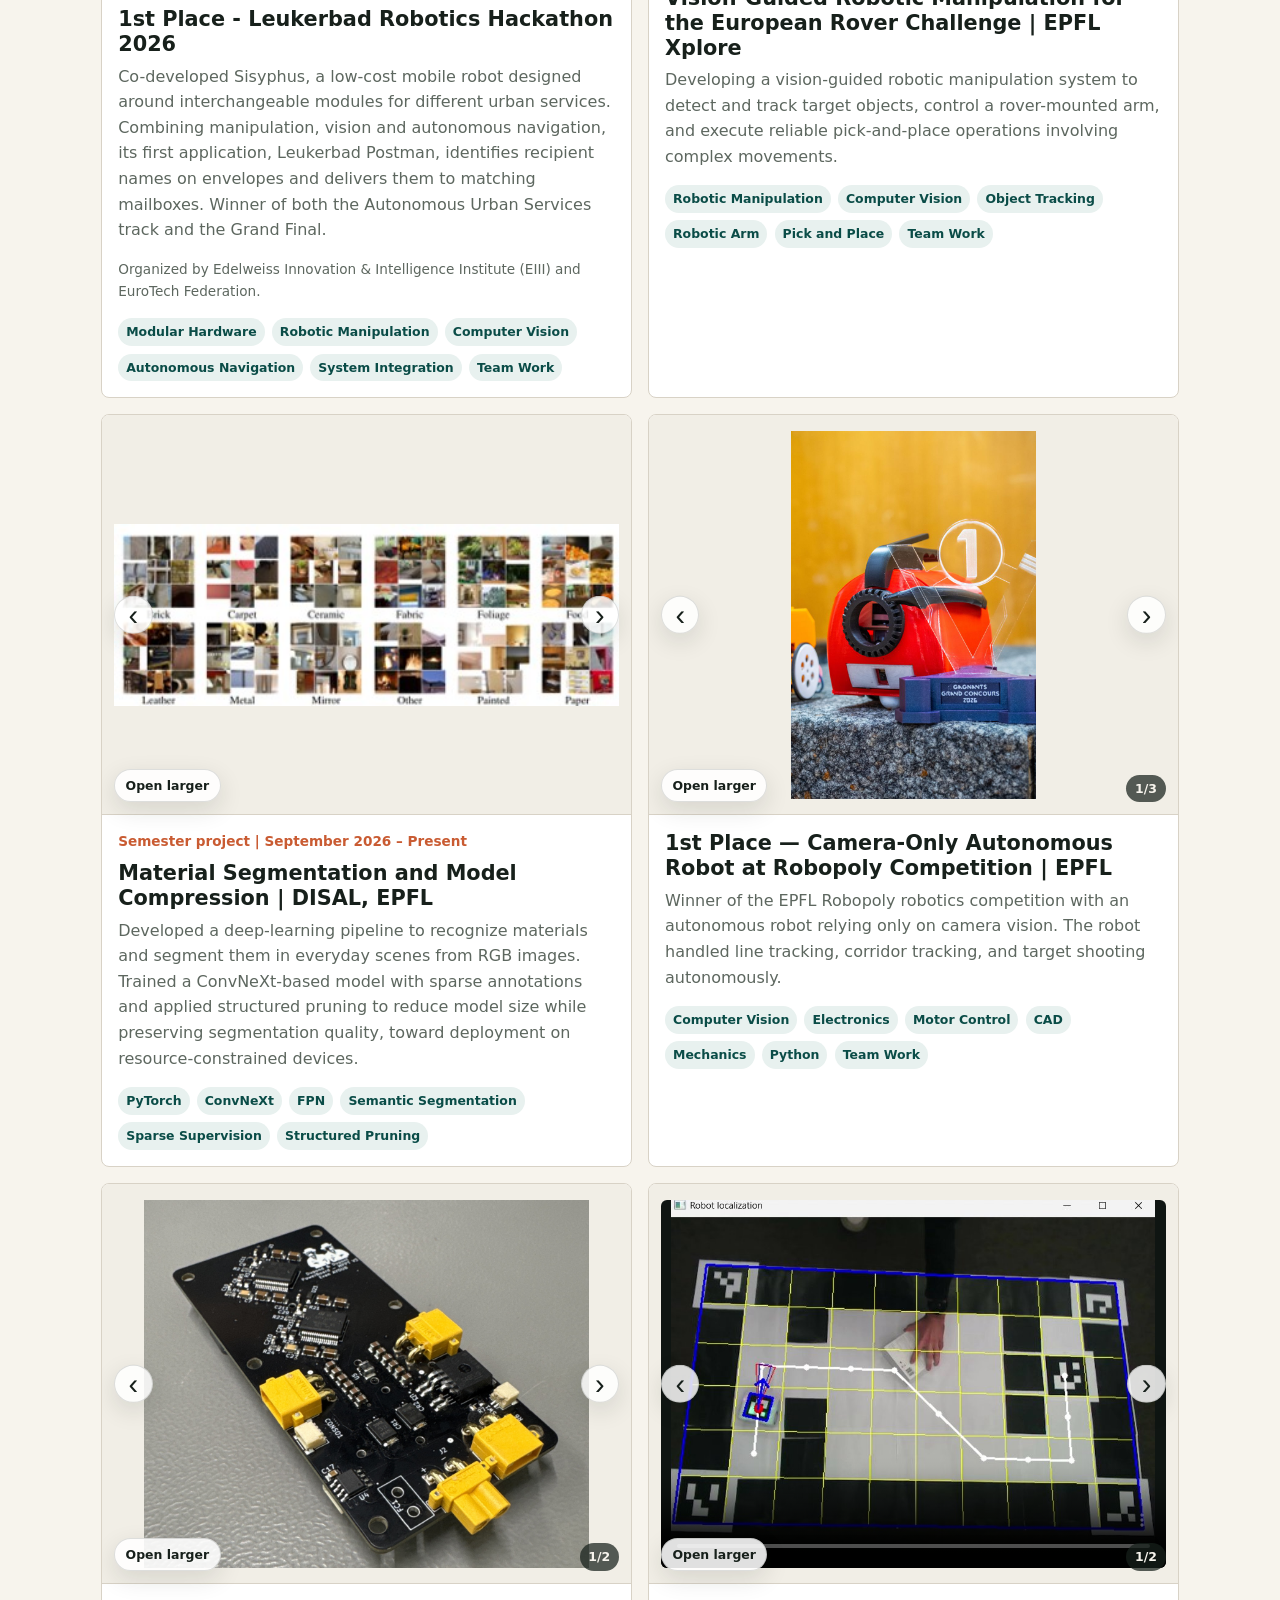
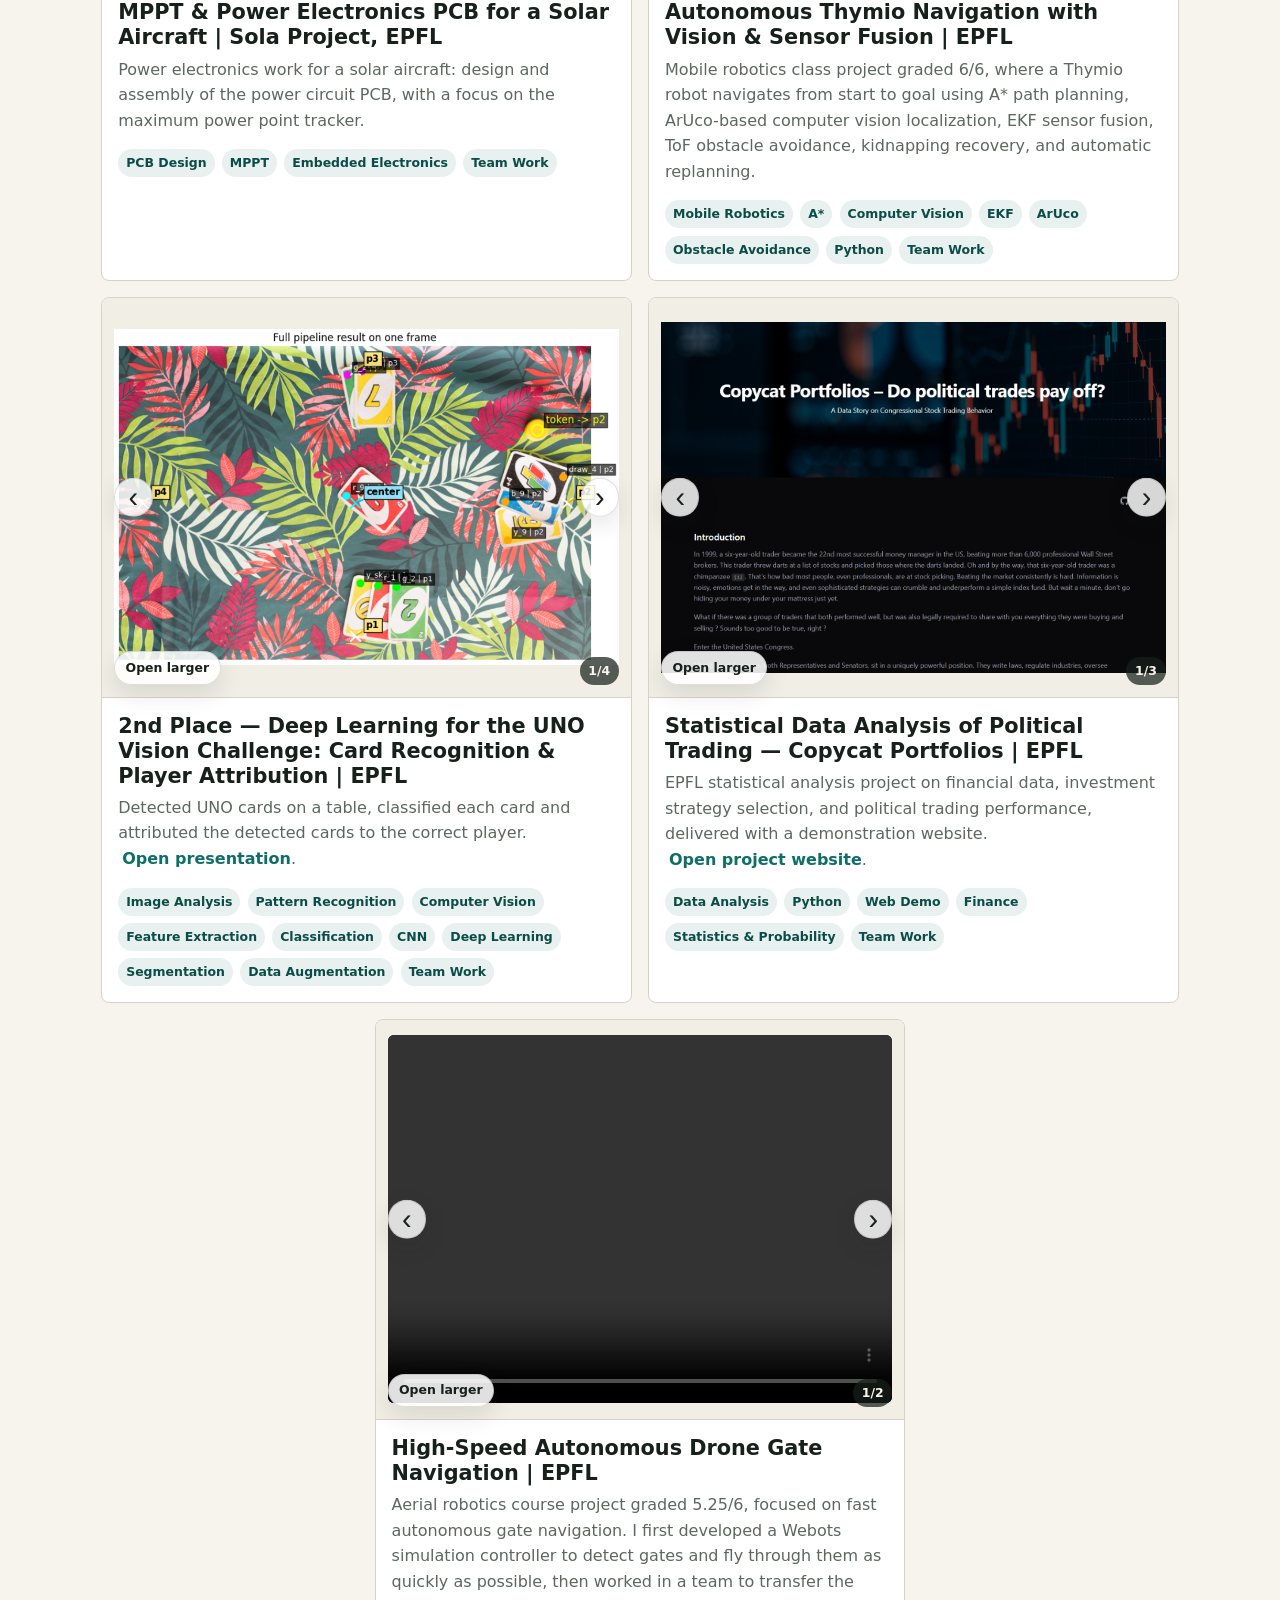
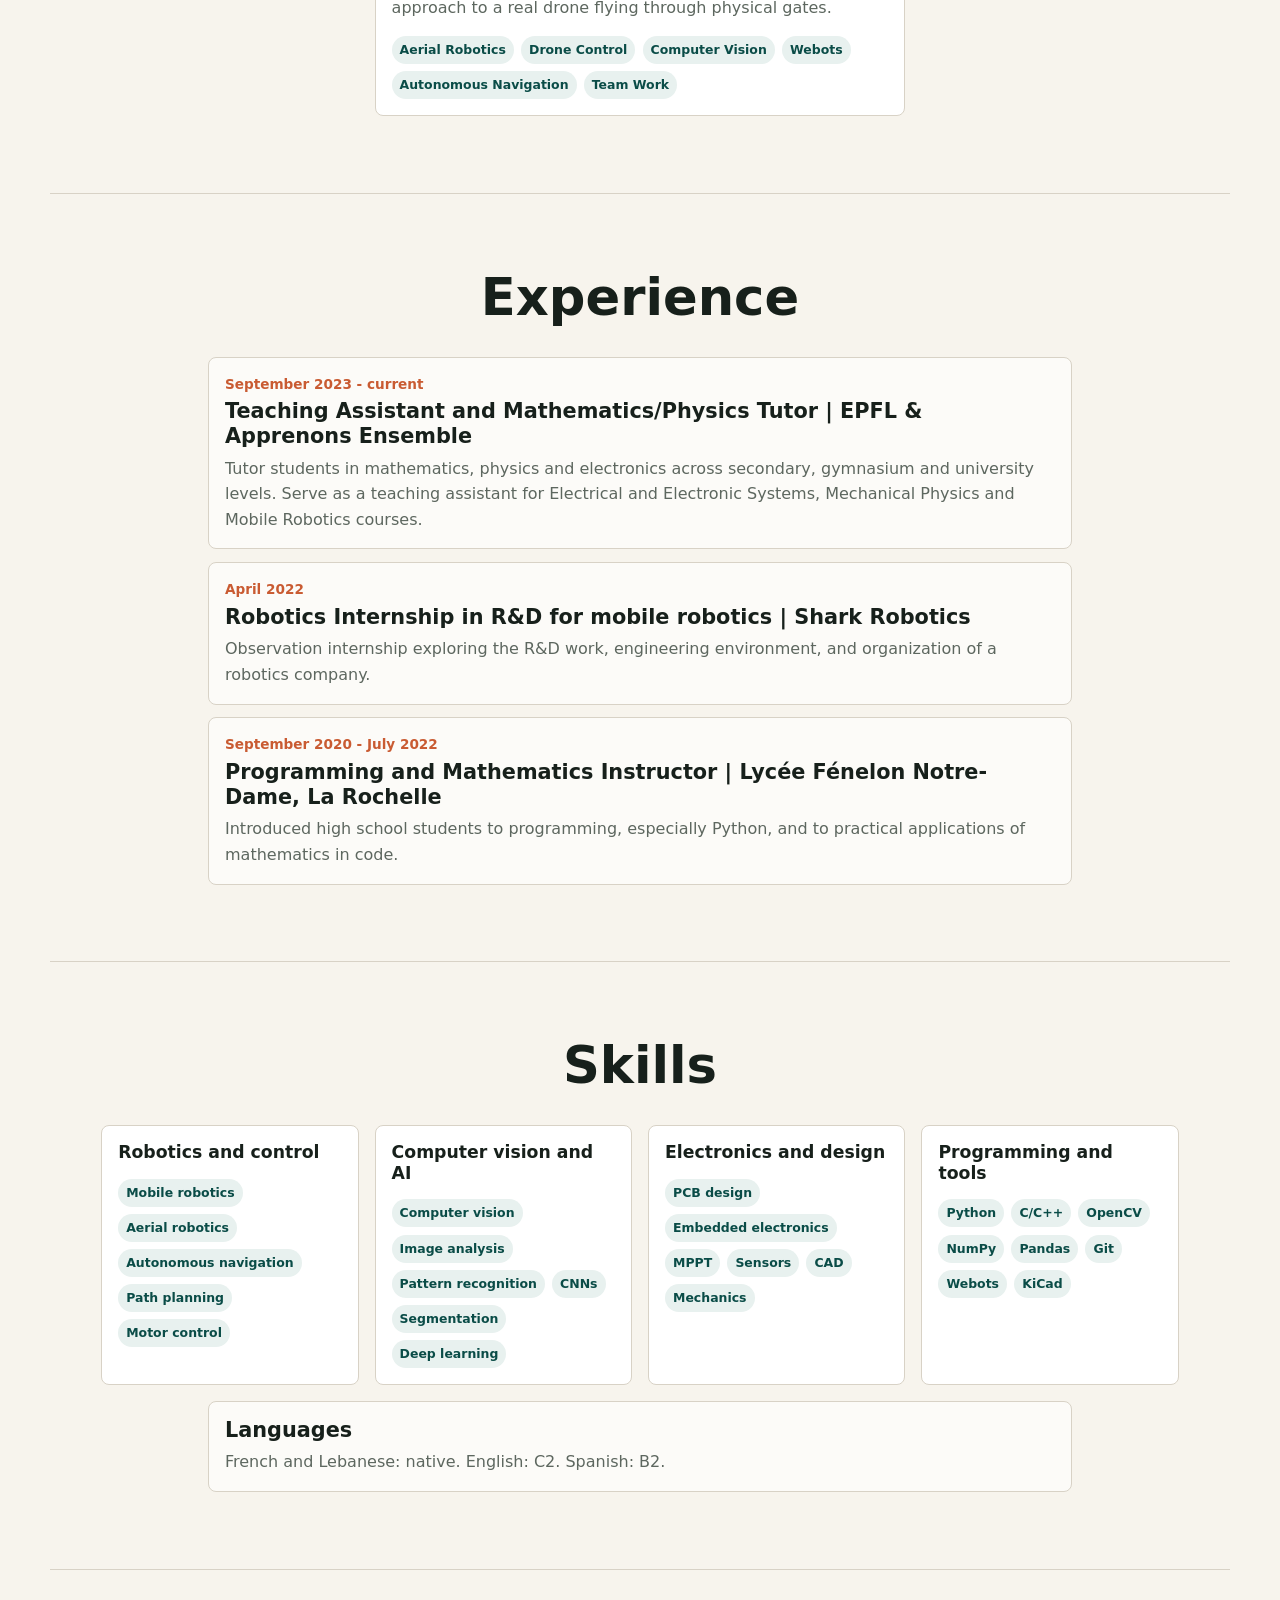
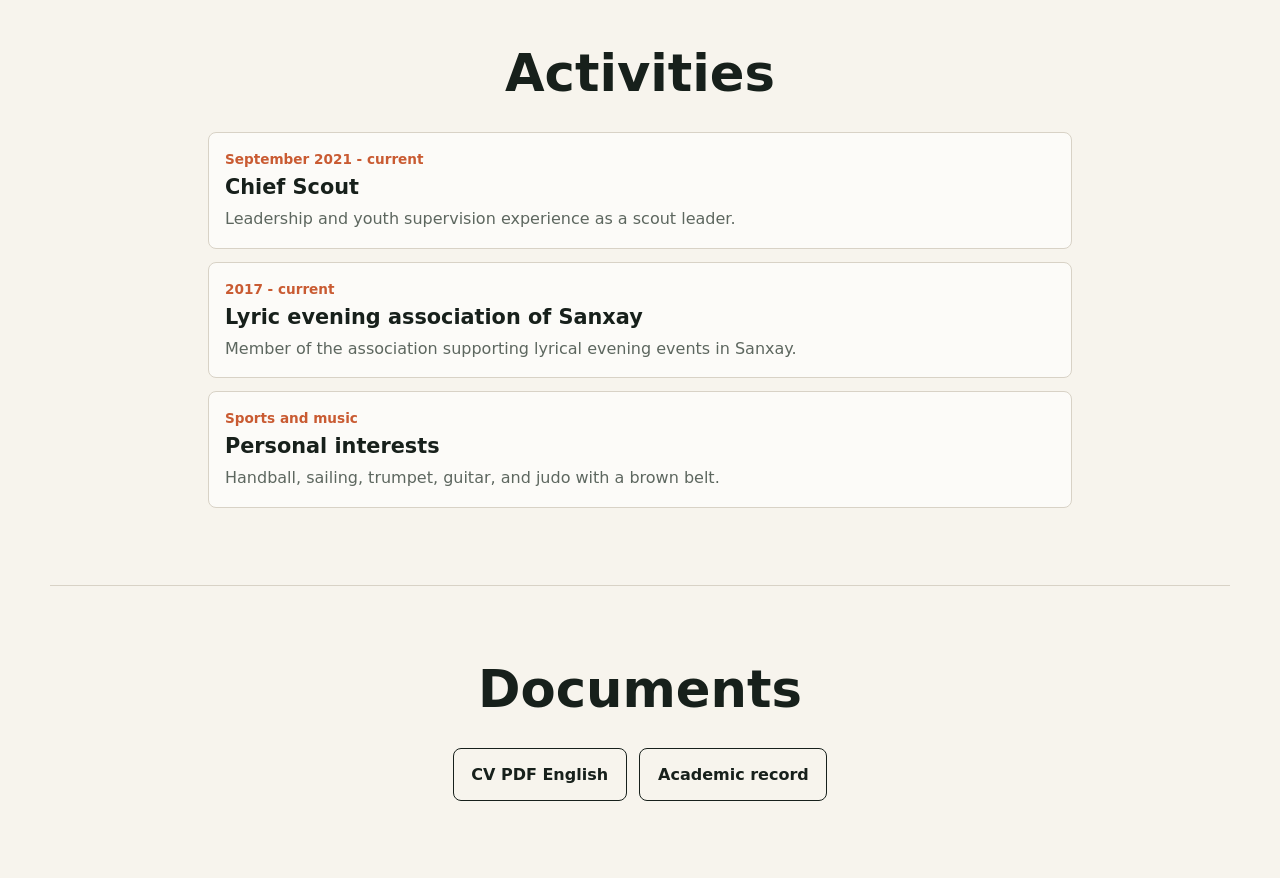
==== commit 58f287eb: "Add contact icons and return-to-top navigation" ====
--- a/index.html
+++ b/index.html
@@ -10,7 +10,7 @@
     />
     <link rel="stylesheet" href="styles.css" />
   </head>
-  <body data-page="home">
+  <body id="top" data-page="home">
     <header class="site-header">
       <a class="brand" href="#top" aria-label="Evan Ayoub portfolio home">
         <span class="brand-mark">EA</span>
@@ -18,7 +18,7 @@
       </a>
       <div class="header-actions">
         <nav aria-label="Main navigation">
-          <a href="#contact" data-i18n="nav.contact">Contact</a>
+          <a href="#top" data-i18n="nav.contact">Contact</a>
           <a href="#education" data-i18n="cv.education.title">Education</a>
           <a href="#projects" data-i18n="nav.projects">Projects</a>
           <a href="#experience" data-i18n="cv.experience.title">Experience</a>
@@ -29,7 +29,7 @@
       </div>
     </header>
 
-    <main id="top">
+    <main>
       <section class="hero">
         <div class="hero-copy">
           <p class="eyebrow" data-i18n="home.hero.eyebrow">Final-year robotics engineering student</p>
@@ -39,9 +39,25 @@
             with hands-on experience in vision-based mobile robots, aerial robotics and power electronics.
           </p>
           <div class="contact-links" id="contact">
-            <a href="mailto:ayoubevan13@gmail.com">ayoubevan13@gmail.com</a>
-            <a href="https://github.com/aiglegivree" target="_blank" rel="noreferrer">GitHub</a>
-            <a href="https://www.linkedin.com/in/evan-joseph-gerard-ayoub" target="_blank" rel="noreferrer">LinkedIn</a>
+            <a href="mailto:ayoubevan13@gmail.com">
+              <svg class="contact-icon" viewBox="0 0 16 16" aria-hidden="true">
+                <rect x="1.5" y="3" width="13" height="10" rx="1.5" fill="none" stroke="currentColor" stroke-width="1.5" />
+                <path d="m2 4.5 6 4 6-4" fill="none" stroke="currentColor" stroke-width="1.5" stroke-linejoin="round" />
+              </svg>
+              ayoubevan13@gmail.com
+            </a>
+            <a href="https://github.com/aiglegivree" target="_blank" rel="noreferrer">
+              <svg class="contact-icon" viewBox="0 0 16 16" aria-hidden="true">
+                <path d="M8 0a8 8 0 0 0-2.53 15.59c.4.07.55-.17.55-.38l-.01-1.49c-2.01.37-2.53-.49-2.69-.94-.09-.23-.48-.94-.82-1.13-.28-.15-.68-.52-.01-.53.63-.01 1.08.58 1.23.82.72 1.21 1.87.87 2.33.66.07-.52.28-.87.51-1.07-1.78-.2-3.64-.89-3.64-3.95 0-.87.31-1.59.82-2.15-.08-.2-.36-1.02.08-2.12 0 0 .67-.21 2.2.82a7.65 7.65 0 0 1 4 0c1.53-1.04 2.2-.82 2.2-.82.44 1.1.16 1.92.08 2.12.51.56.82 1.27.82 2.15 0 3.07-1.87 3.75-3.65 3.95.29.25.54.73.54 1.48l-.01 2.2c0 .21.15.46.55.38A8 8 0 0 0 8 0Z" />
+              </svg>
+              GitHub
+            </a>
+            <a href="https://www.linkedin.com/in/evan-joseph-gerard-ayoub" target="_blank" rel="noreferrer">
+              <svg class="contact-icon" viewBox="0 0 16 16" aria-hidden="true">
+                <path fill-rule="evenodd" d="M2 0h12a2 2 0 0 1 2 2v12a2 2 0 0 1-2 2H2a2 2 0 0 1-2-2V2a2 2 0 0 1 2-2ZM3 6h2v7H3Zm1-1a1.125 1.125 0 1 0 0-2.25A1.125 1.125 0 0 0 4 5Zm3 1h2v.9c.41-.64 1.02-1.07 2-1.07 1.58 0 2.25 1 2.25 2.74V13h-2V9.1c0-.93-.25-1.48-1.08-1.48C9.43 7.62 9 8.16 9 9.1V13H7Z" />
+              </svg>
+              LinkedIn
+            </a>
           </div>
         </div>
       </section>
--- a/styles.css
+++ b/styles.css
@@ -560,11 +560,21 @@
 }
 
 .contact-links a {
+  display: inline-flex;
+  align-items: center;
+  gap: 0.45rem;
   padding: 0.7rem 0.9rem;
   background: var(--surface);
   border: 1px solid var(--line);
   border-radius: 8px;
   font-weight: 800;
+}
+
+.contact-icon {
+  flex: none;
+  width: 0.95em;
+  height: 0.95em;
+  fill: currentColor;
 }
 
 .cv-page {
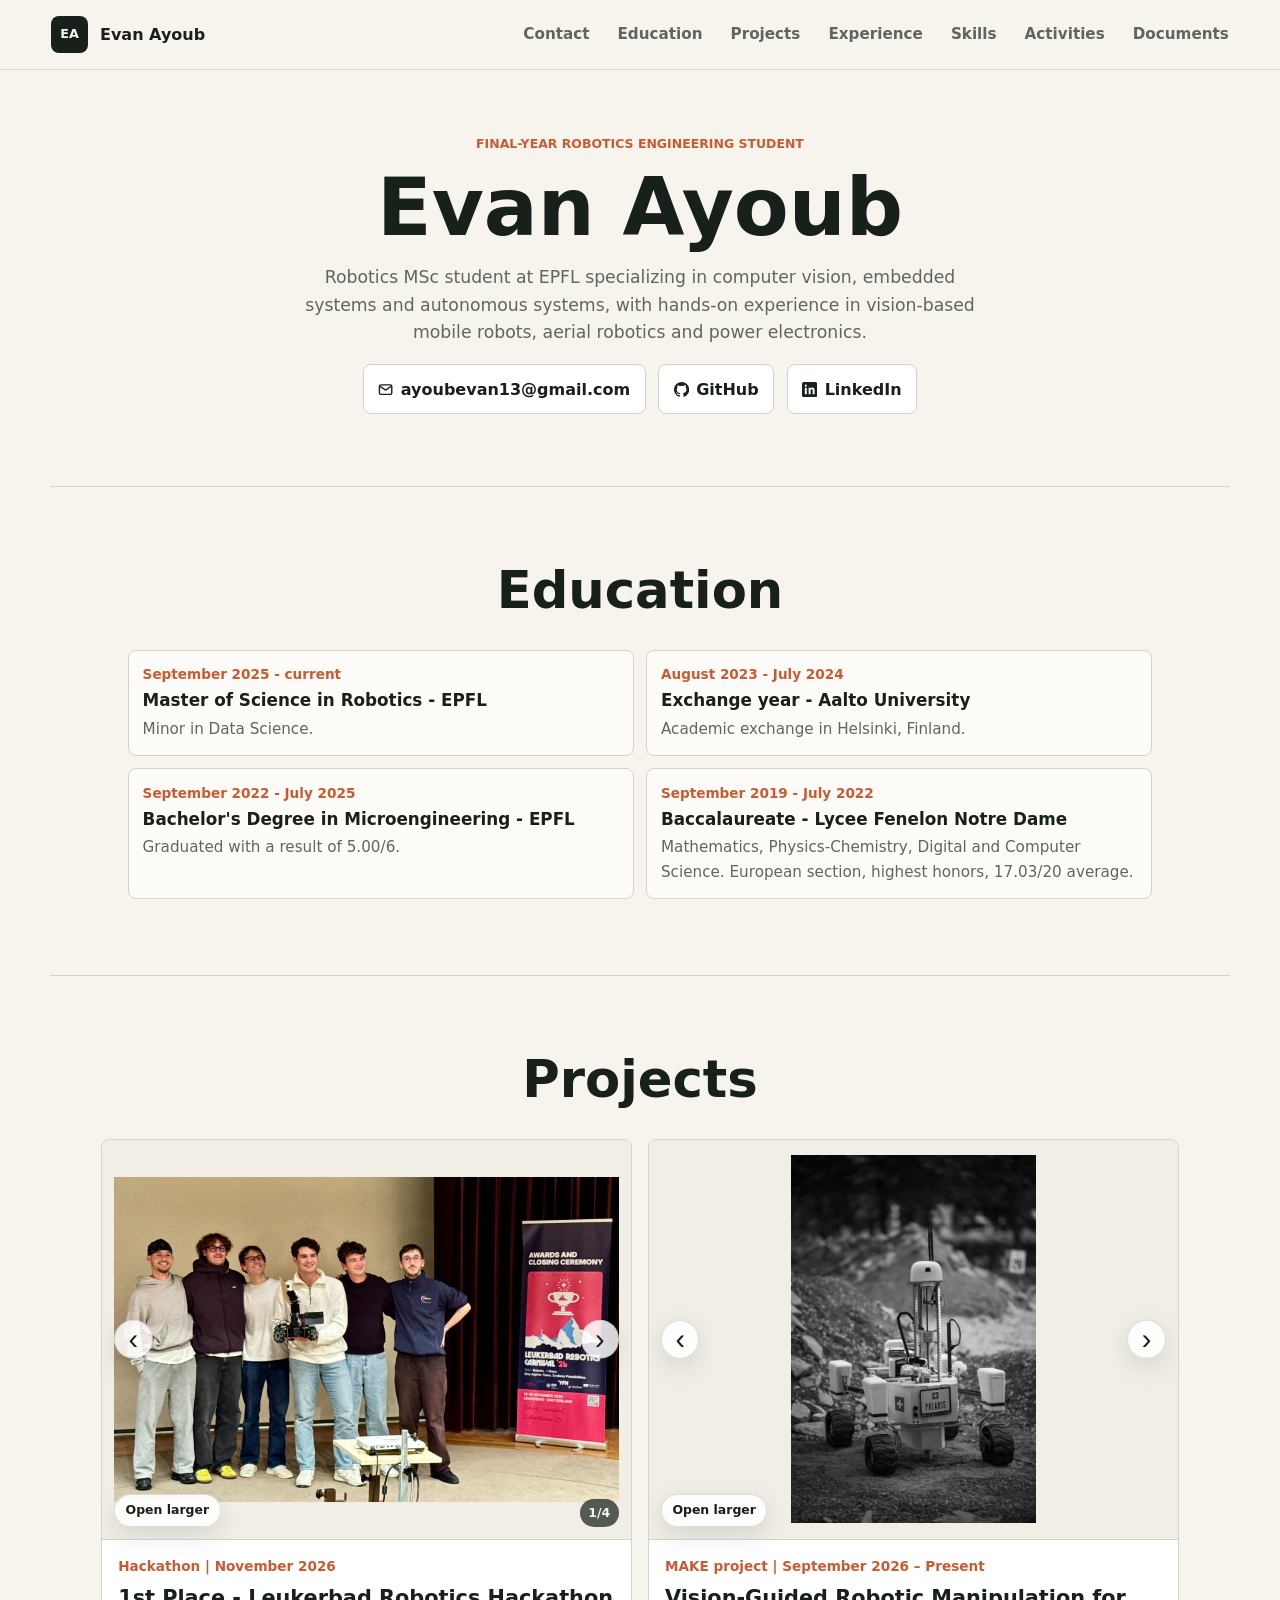
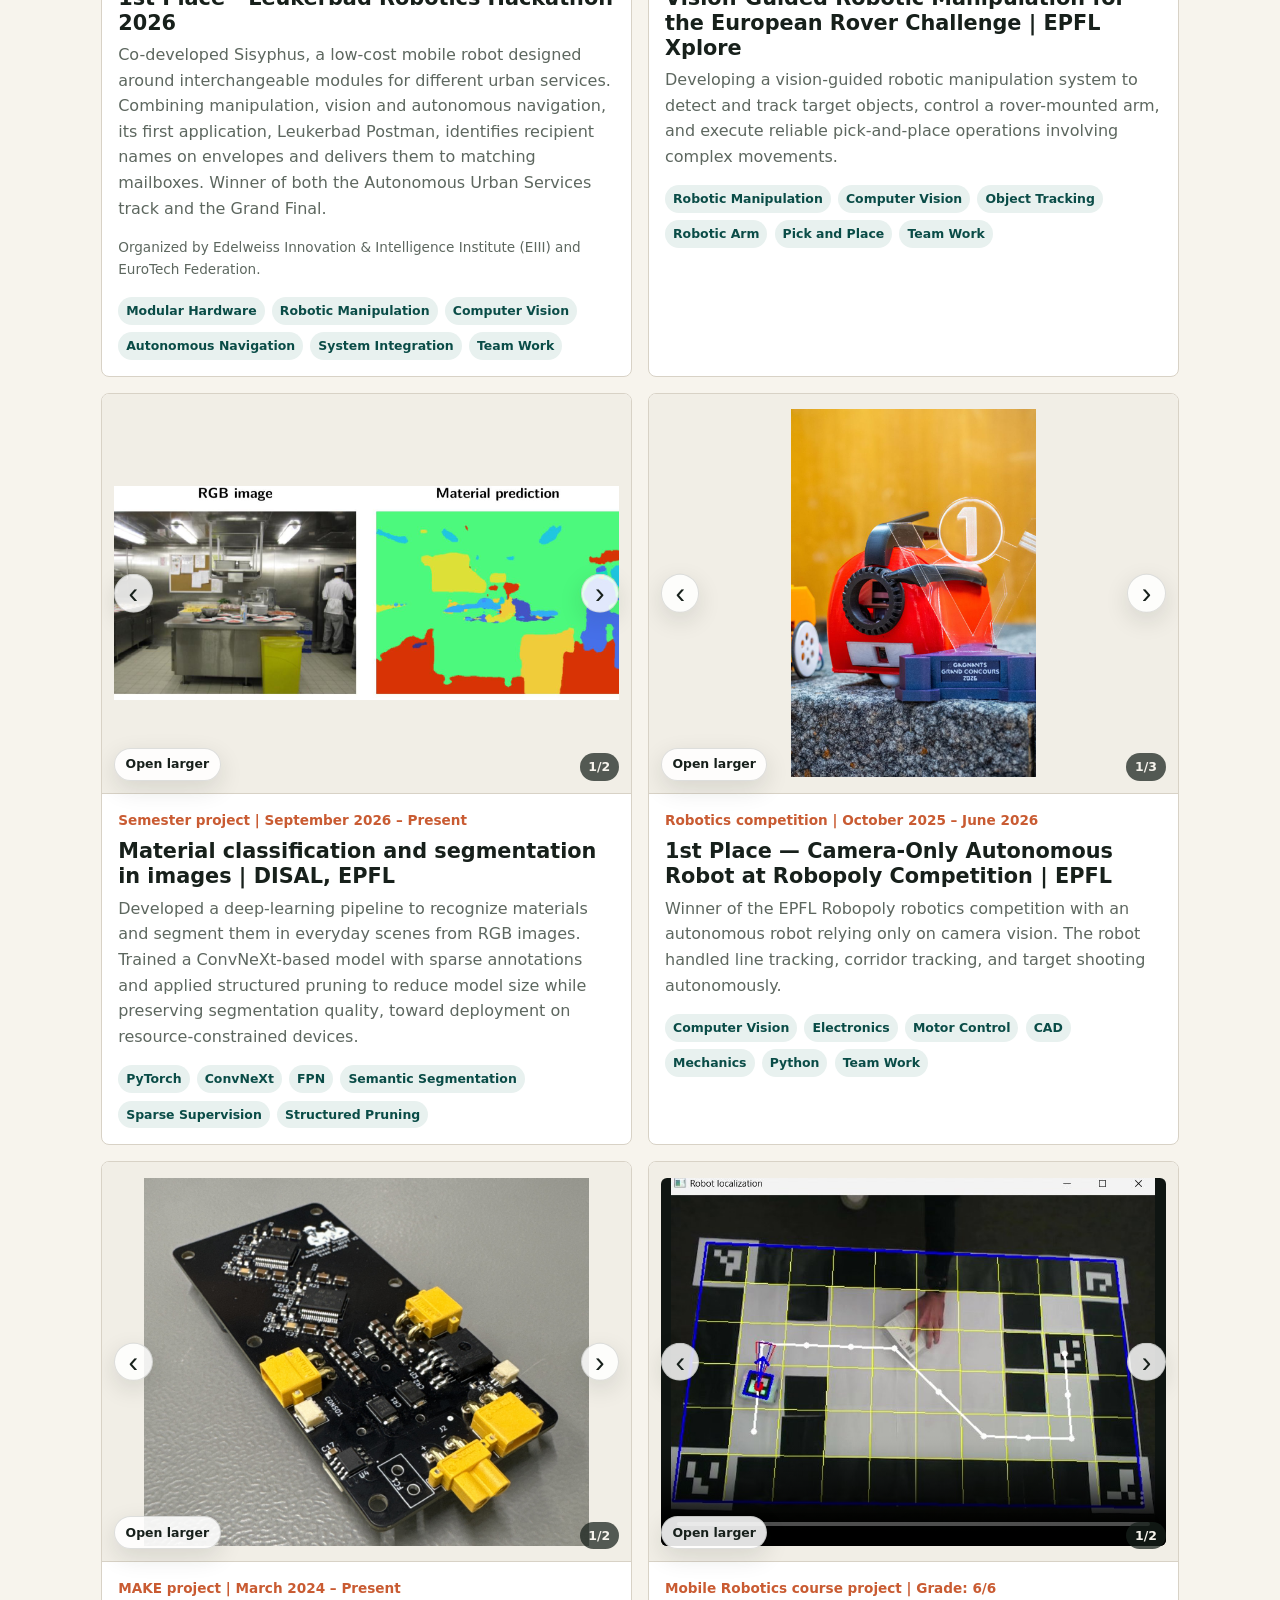
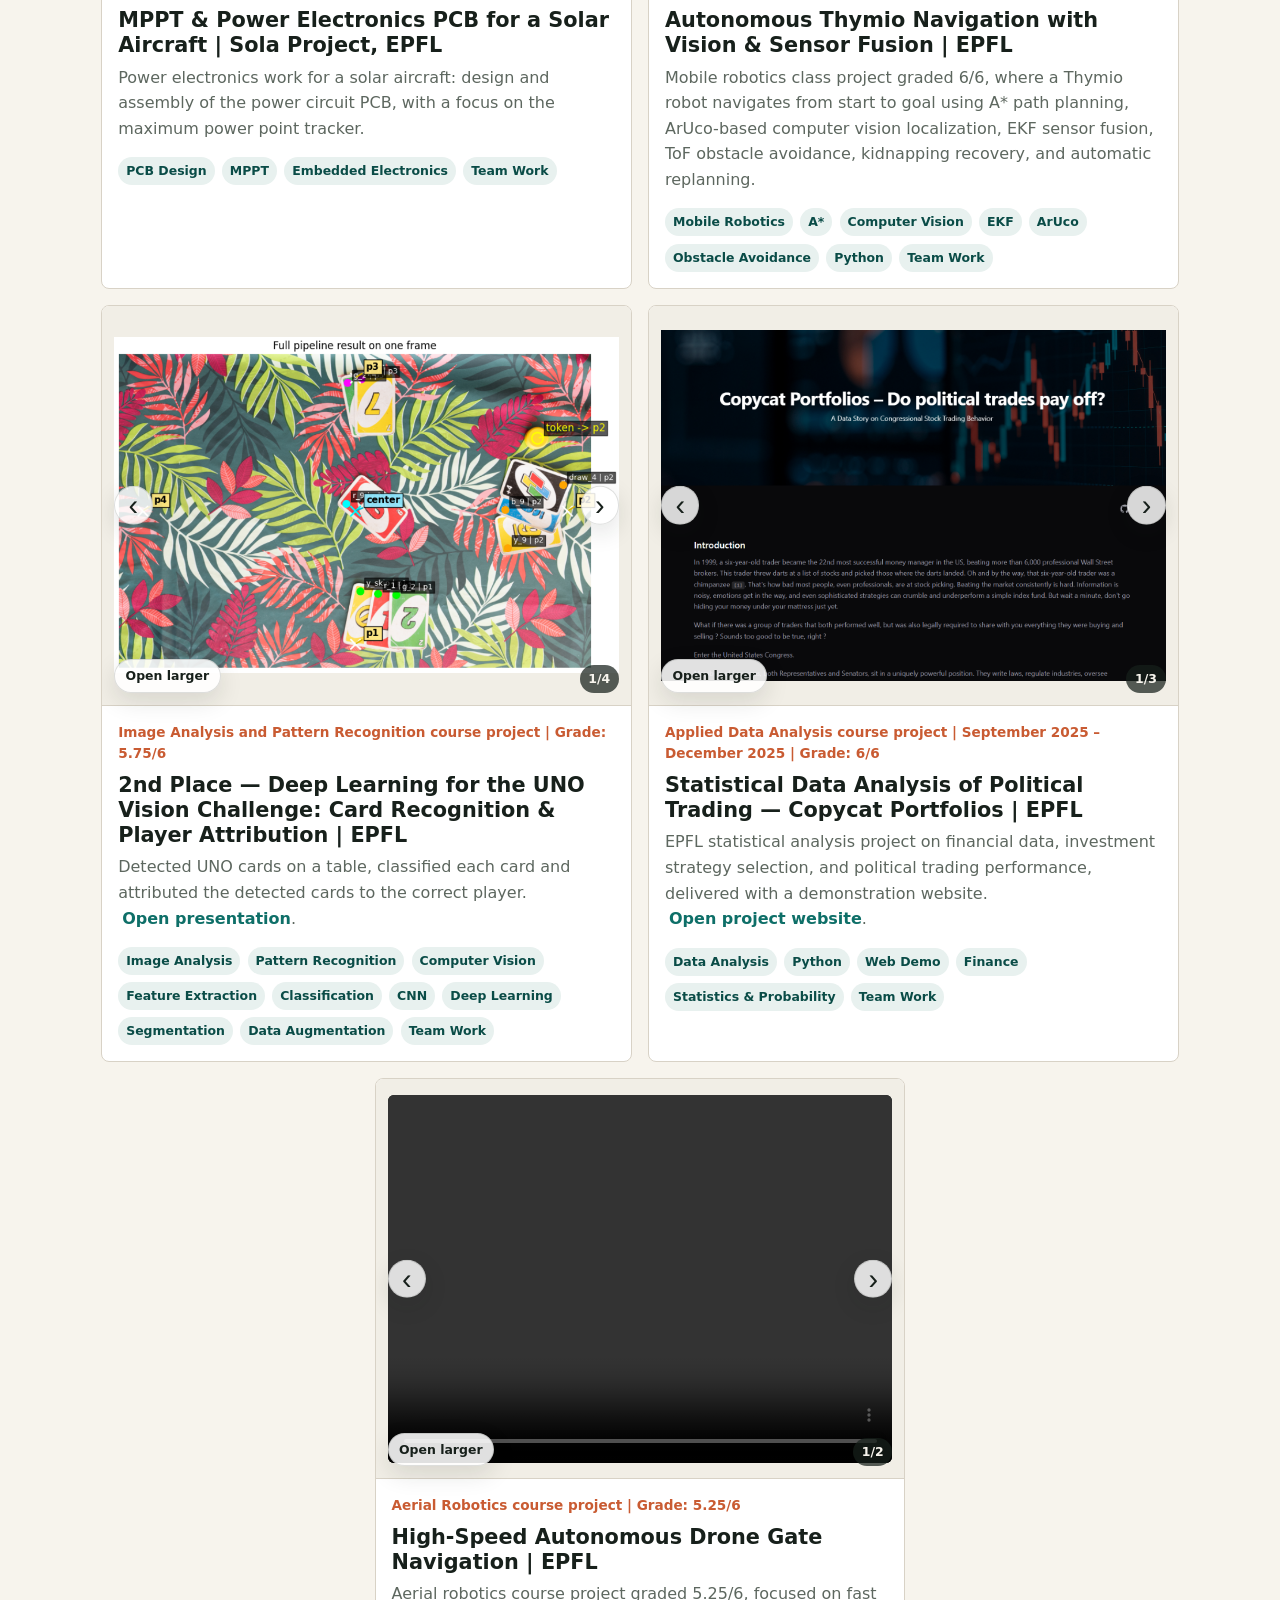
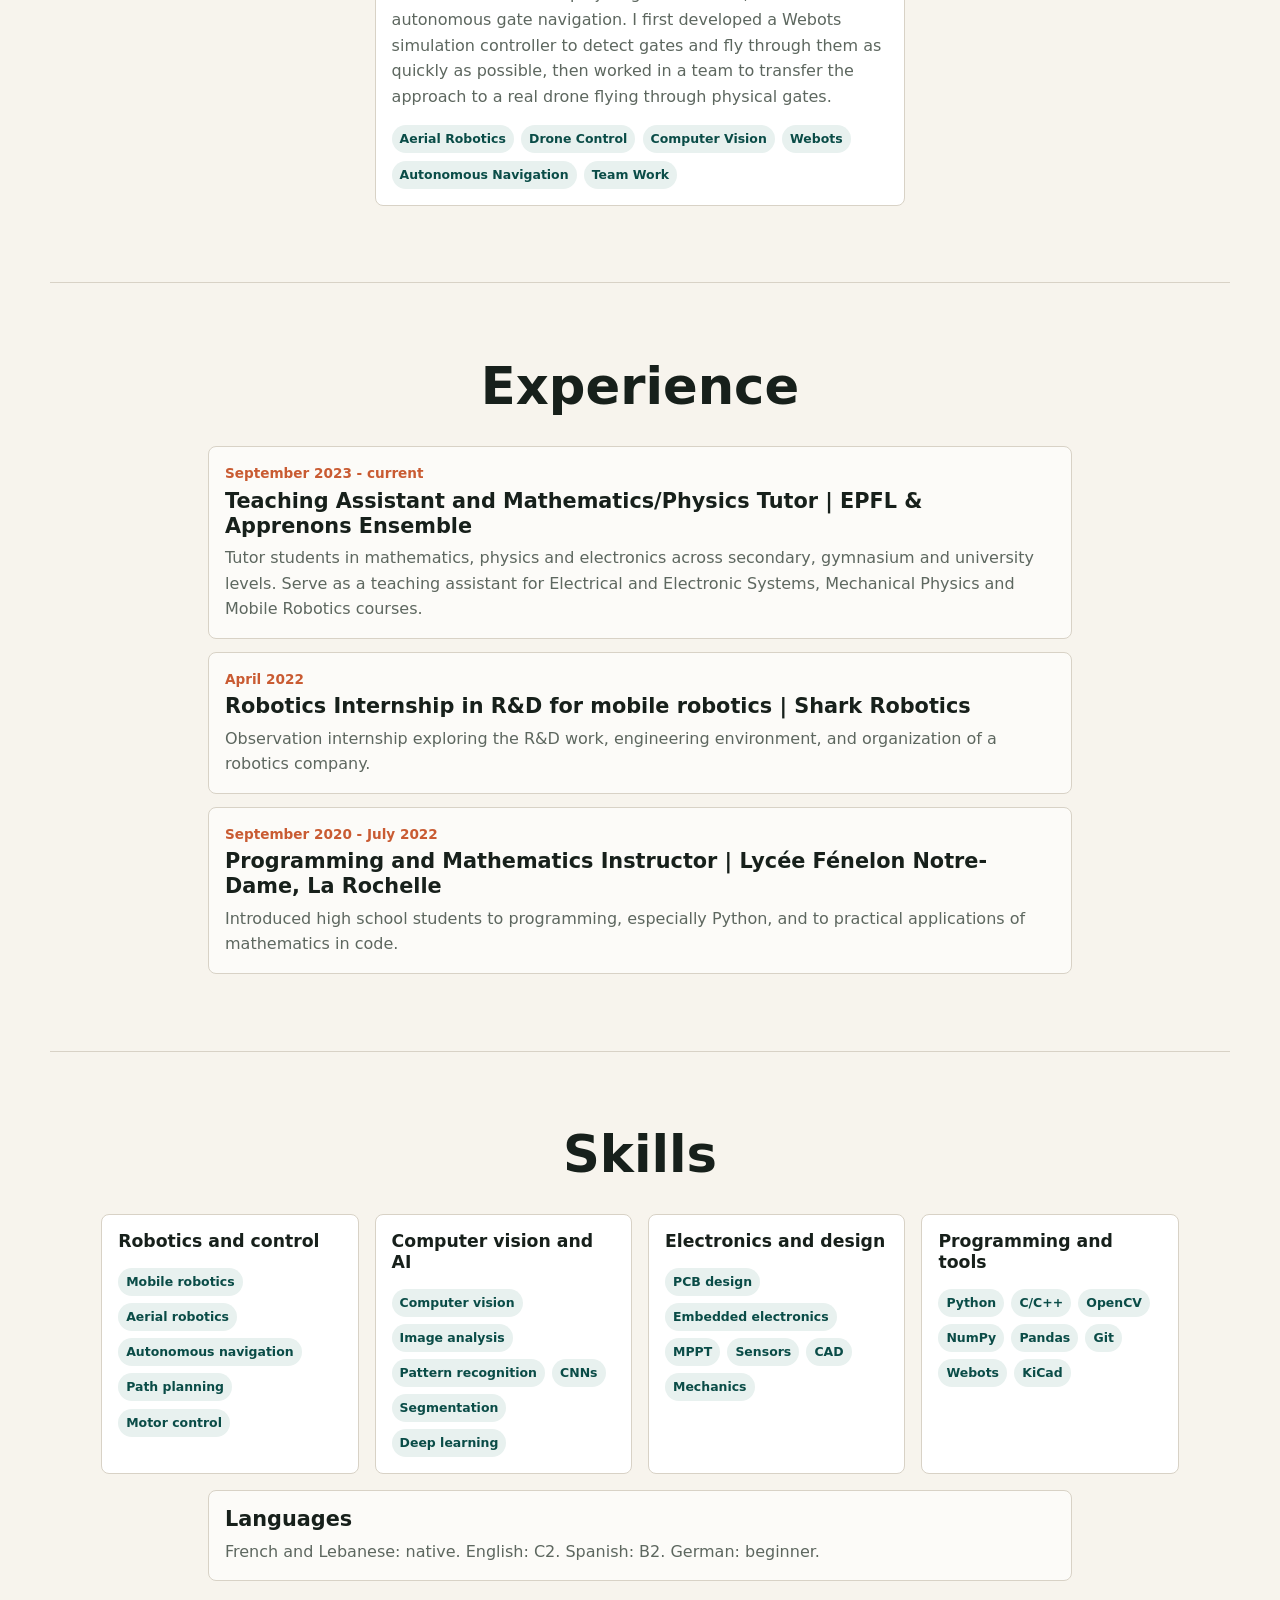
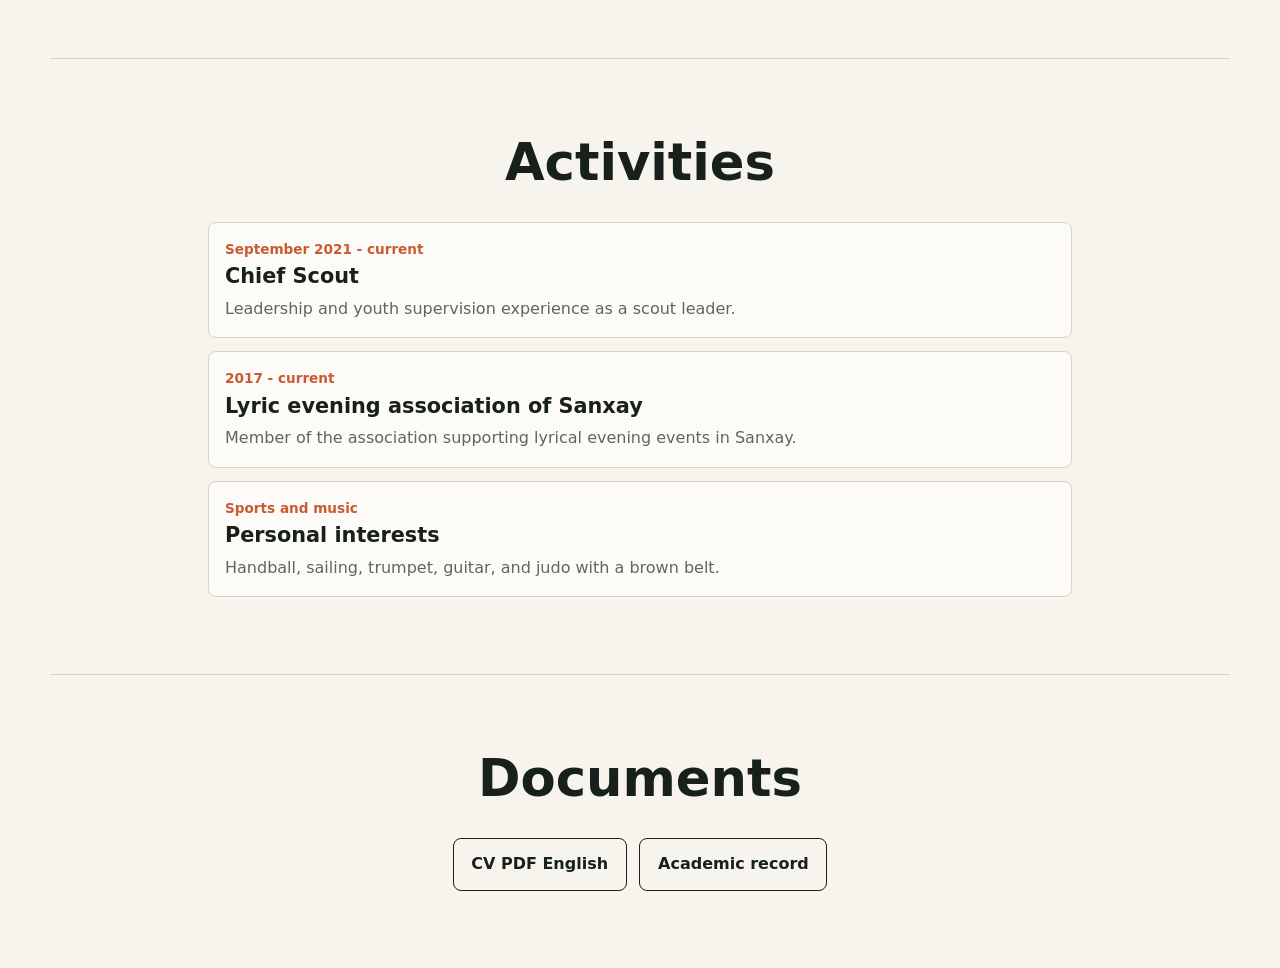
==== commit 05e0b071: "Update CVs and portfolio project details" ====
--- a/index.html
+++ b/index.html
@@ -91,7 +91,7 @@
         <div class="timeline compact-timeline">
           <article class="timeline-item">
             <h3 data-i18n="cv.languages.title">Languages</h3>
-            <p data-i18n="cv.languages.items">French and Lebanese: native. English: C2. Spanish: B2.</p>
+            <p data-i18n="cv.languages.items">French and Lebanese: native. English: C2. Spanish: B2. German: beginner.</p>
           </article>
         </div>
       </section>
